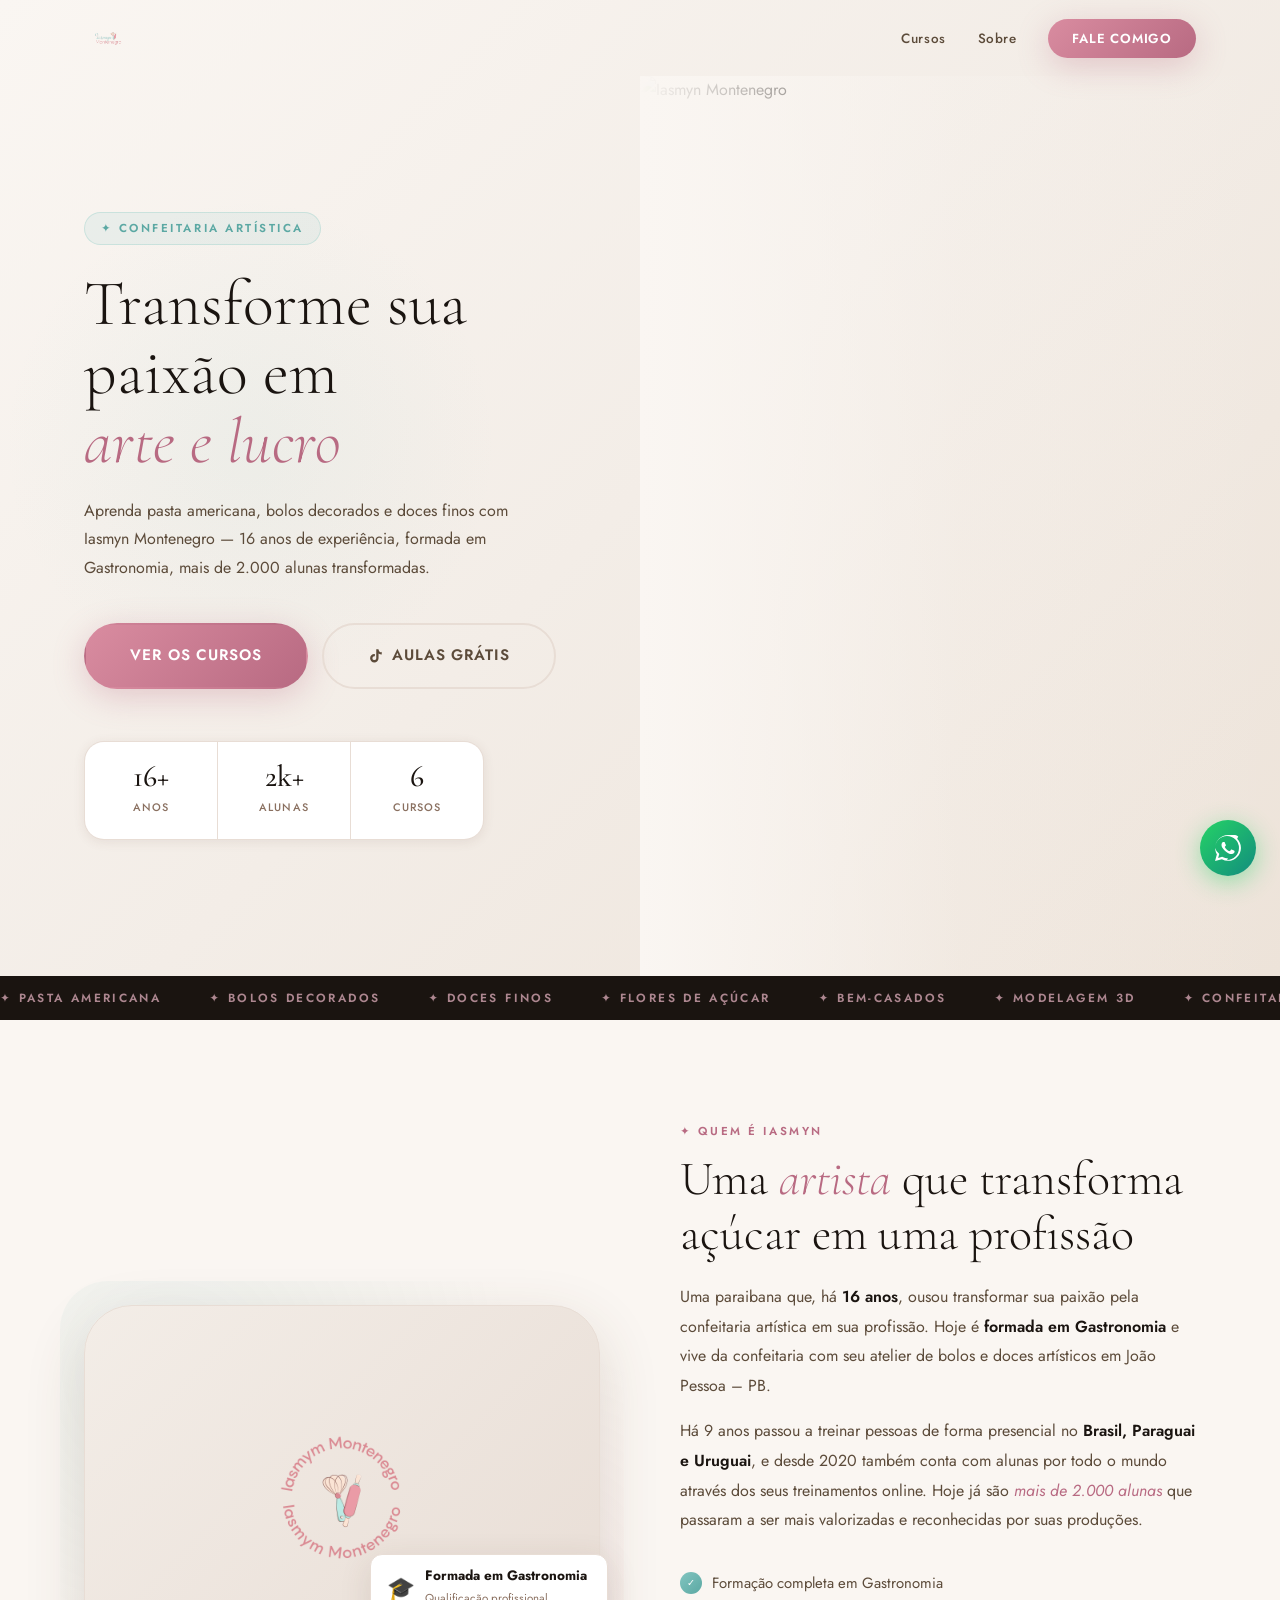
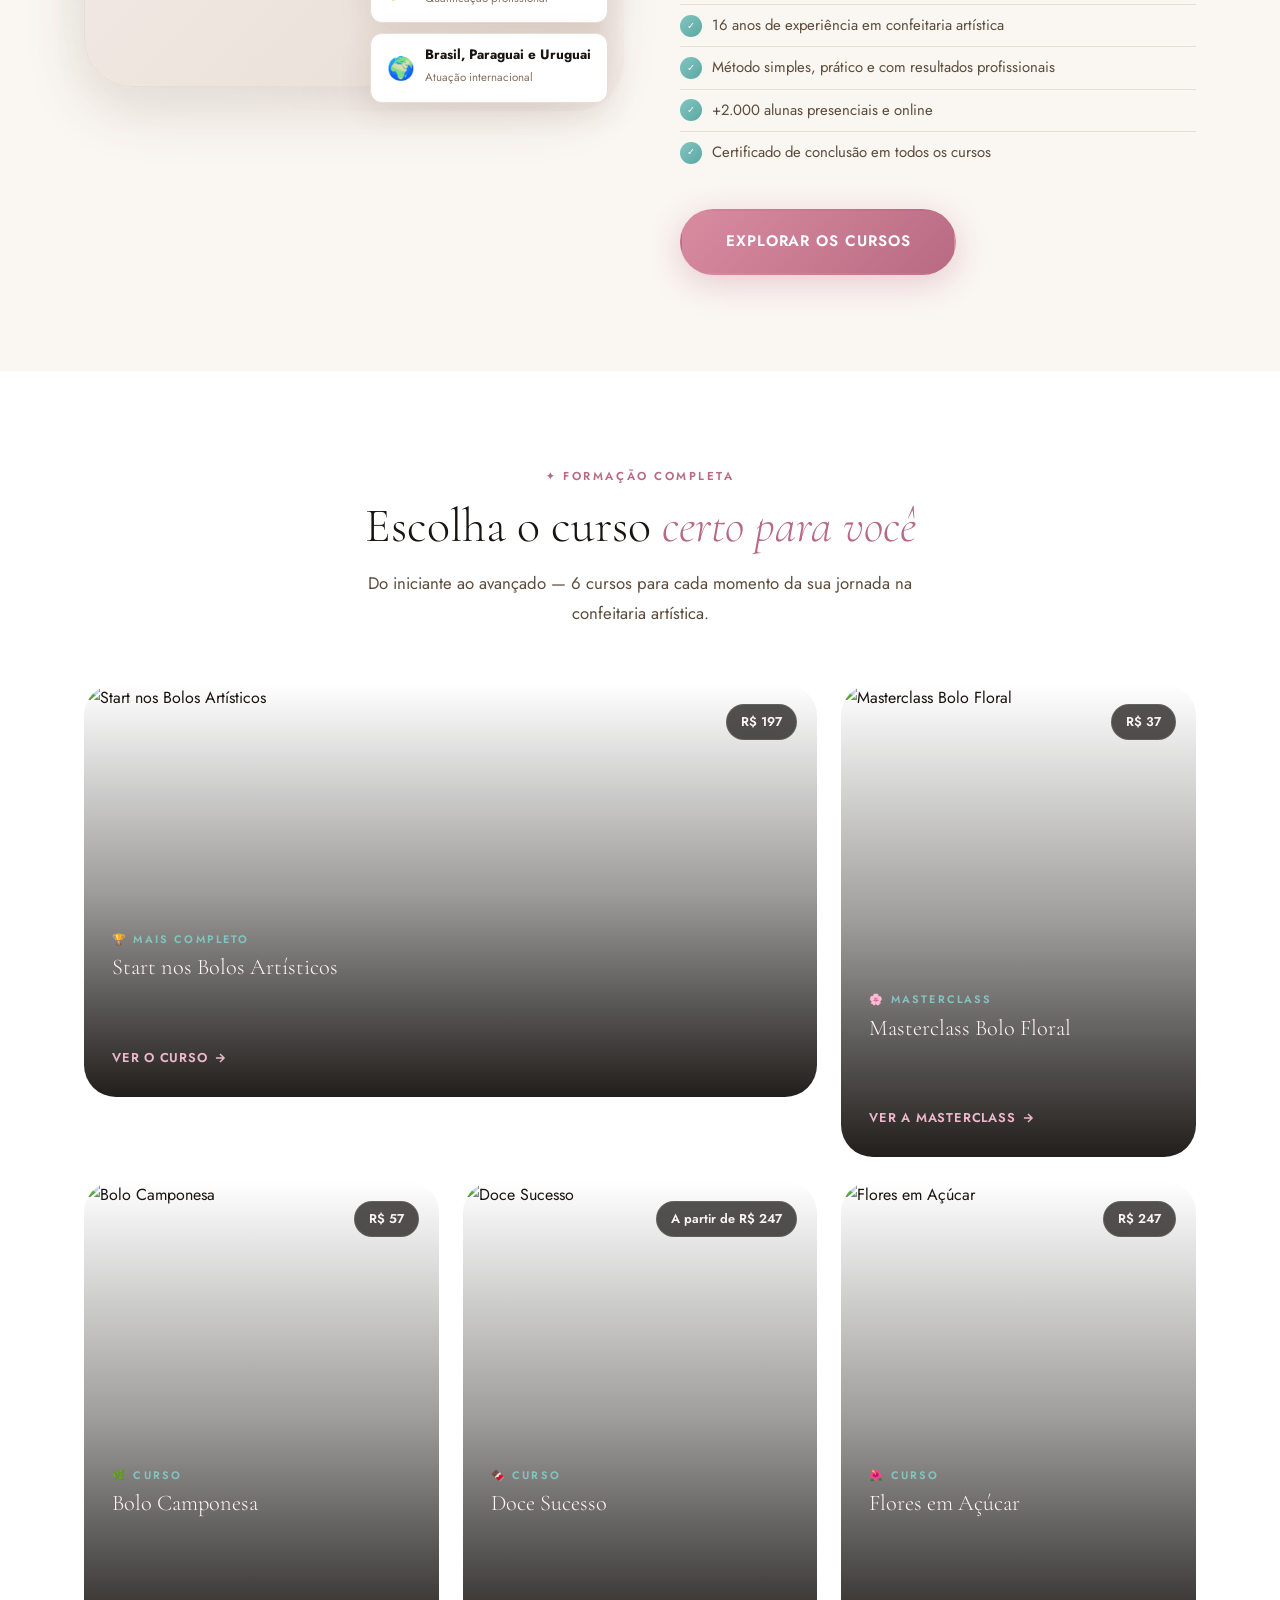
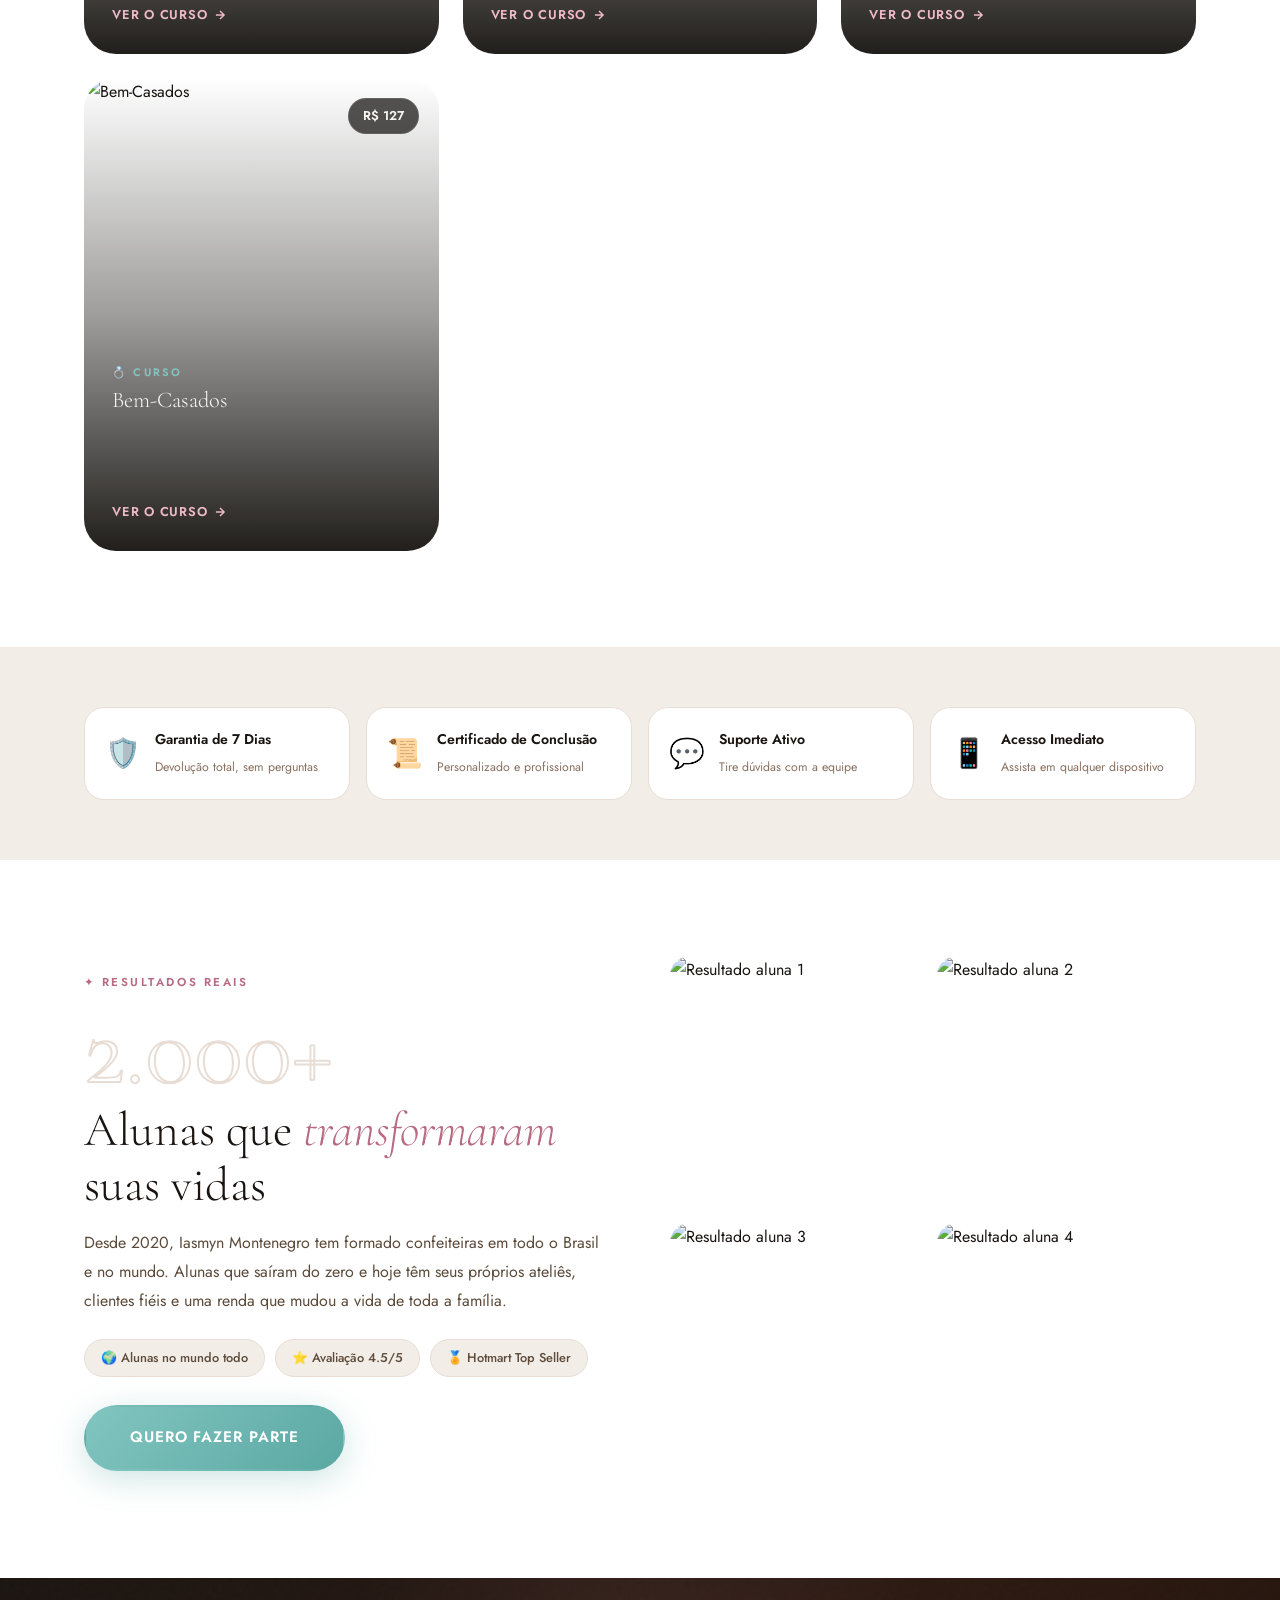
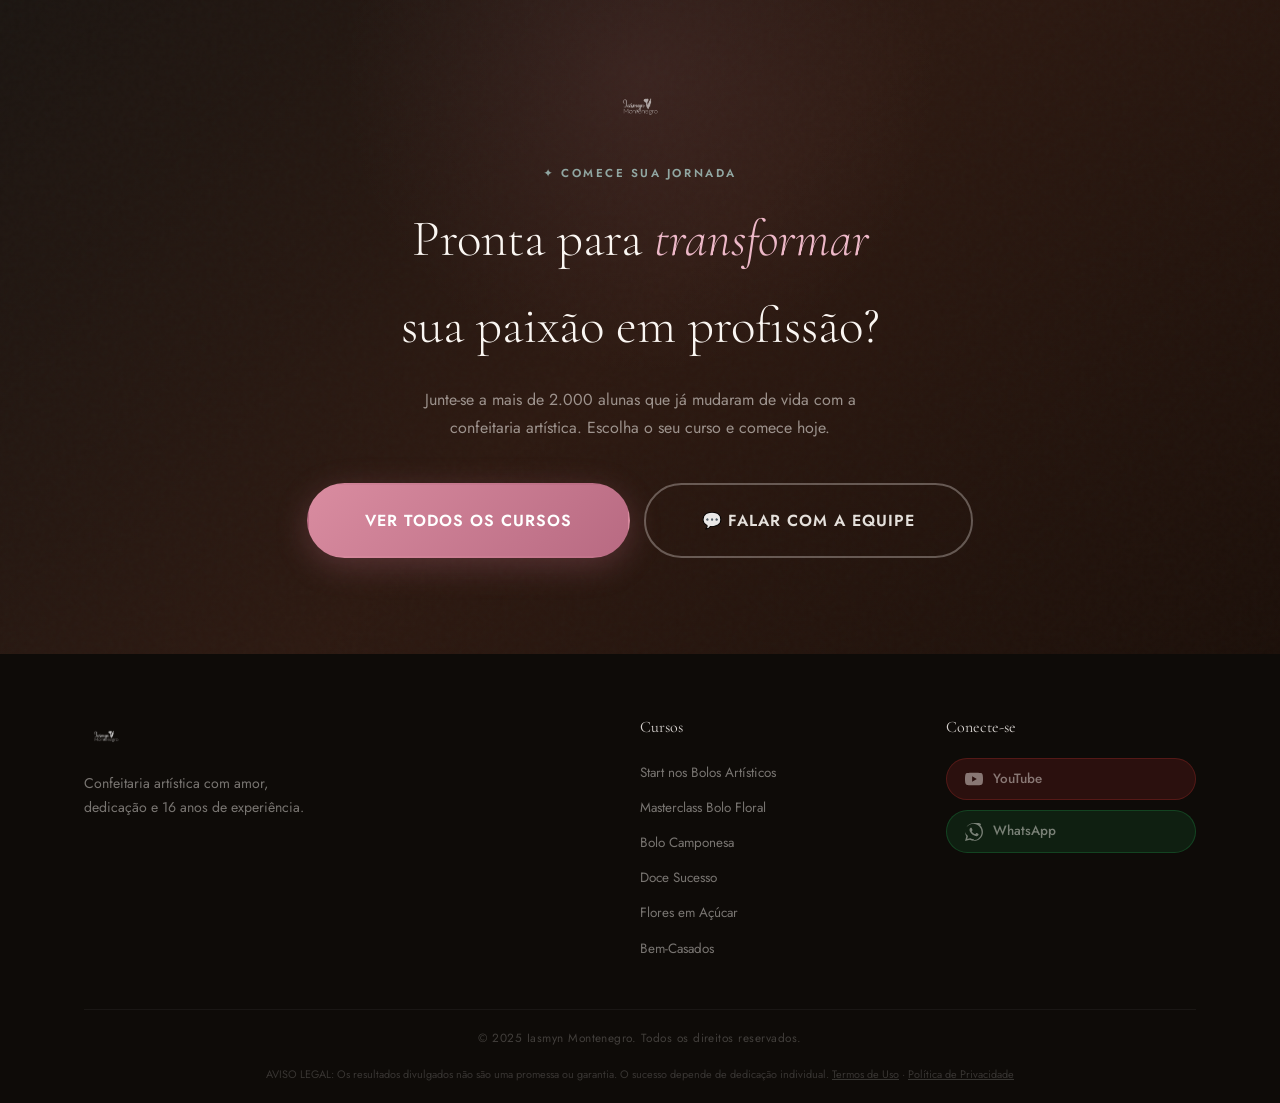
==== index.html @ 9ddaf2b6 "Add files via upload" ====
<!DOCTYPE html>
<html lang="pt-BR">
<head>
  <meta charset="UTF-8" />
  <meta name="viewport" content="width=device-width, initial-scale=1.0" />
  <title>Iasmyn Montenegro | Cursos de Confeitaria Artística</title>
  <meta name="description" content="Aprenda confeitaria artística com Iasmyn Montenegro — 16 anos de experiência, formada em Gastronomia. Mais de 2.000 alunas transformadas. Cursos de pasta americana, bolos, doces e muito mais." />
  <link rel="preconnect" href="https://fonts.googleapis.com" />
  <link rel="preconnect" href="https://fonts.gstatic.com" crossorigin />
  <link href="https://fonts.googleapis.com/css2?family=Cormorant+Garamond:ital,wght@0,300;0,400;0,500;0,600;1,300;1,400;1,500&family=Jost:wght@300;400;500;600;700&display=swap" rel="stylesheet" />
  <link rel="stylesheet" href="style.css" />
  <style>
    /* ===== HOMEPAGE-SPECIFIC ===== */

    /* HERO */
    .hero {
      min-height: 100vh;
      display: grid;
      grid-template-columns: 1fr 1fr;
      align-items: center;
      gap: 0;
      padding-top: 76px;
      position: relative;
      overflow: hidden;
      background: linear-gradient(135deg, var(--cream) 0%, var(--cream-2) 50%, #EDE3D9 100%);
    }
    .hero__left {
      padding: 80px 60px 80px 0;
      padding-left: max(24px, calc((100vw - 1160px) / 2 + 24px));
    }
    .hero__right {
      height: 100%;
      min-height: 100vh;
      position: relative;
    }
    .hero__photo {
      width: 100%;
      height: 100%;
      object-fit: cover;
      object-position: center top;
      display: block;
      opacity: 1;
    }
    .hero__overlay {
      position: absolute;
      inset: 0;
      background: linear-gradient(90deg, var(--cream) 0%, rgba(250,246,242,0.2) 50%, transparent 100%);
    }
    .hero__glow {
      position: absolute;
      top: 20%; left: 0;
      width: 500px; height: 500px;
      border-radius: 50%;
      background: radial-gradient(circle, rgba(130,197,192,0.08) 0%, transparent 70%);
      pointer-events: none;
    }
    .hero__content { position: relative; z-index: 1; }
    .hero__tag {
      display: inline-flex;
      align-items: center;
      gap: 8px;
      font-size: 0.72rem;
      font-weight: 600;
      letter-spacing: 0.22em;
      text-transform: uppercase;
      color: var(--mint-dark);
      background: rgba(130,197,192,0.12);
      border: 1px solid rgba(130,197,192,0.3);
      padding: 6px 16px;
      border-radius: var(--r-full);
      margin-bottom: 24px;
    }
    .hero__title {
      font-family: var(--font-serif);
      font-size: clamp(2.8rem, 5vw, 4.4rem);
      font-weight: 300;
      color: var(--dark);
      line-height: 1.08;
      margin-bottom: 20px;
    }
    .hero__title em { display: block; font-style: italic; color: var(--rose-dark); }
    .hero__sub {
      font-size: 1rem;
      color: var(--brown);
      line-height: 1.8;
      max-width: 460px;
      margin-bottom: 40px;
    }
    .hero__ctas { display: flex; gap: 14px; flex-wrap: wrap; margin-bottom: 52px; }
    .hero__stats {
      display: grid;
      grid-template-columns: repeat(3, 1fr);
      gap: 1px;
      background: var(--cream-3);
      border: 1px solid var(--cream-3);
      border-radius: var(--r-lg);
      overflow: hidden;
      max-width: 400px;
      box-shadow: var(--shadow-sm);
    }
    .hero__stat {
      padding: 20px;
      background: var(--white);
      text-align: center;
    }
    .hero__stat-n {
      display: block;
      font-family: var(--font-serif);
      font-size: 1.9rem;
      font-weight: 500;
      color: var(--dark);
      line-height: 1;
    }
    .hero__stat-l {
      font-size: 0.68rem;
      letter-spacing: 0.1em;
      text-transform: uppercase;
      color: var(--brown-light);
      font-weight: 500;
    }

    /* TICKER */
    .ticker { margin: 0; }

    /* SOBRE */
    .sobre { padding: var(--section-py) 0; background: var(--cream); }
    .sobre__grid {
      display: grid;
      grid-template-columns: 1fr 1fr;
      gap: 80px;
      align-items: center;
    }
    .sobre__img-block { position: relative; }
    .sobre__img-outer {
      background: linear-gradient(135deg, var(--cream-2) 0%, var(--cream-3) 100%);
      border-radius: var(--r-2xl);
      padding: 40px;
      box-shadow: var(--shadow-lg);
      border: 1px solid var(--cream-3);
    }
    .sobre__logo { width: 100%; max-width: 300px; margin: 0 auto; }
    .sobre__badge-wrap {
      position: absolute;
      bottom: -16px;
      right: -8px;
      display: flex;
      flex-direction: column;
      gap: 10px;
    }
    .sobre__mini-badge {
      background: var(--white);
      border: 1px solid var(--cream-3);
      border-radius: var(--r-md);
      padding: 12px 16px;
      box-shadow: var(--shadow-md);
      display: flex;
      align-items: center;
      gap: 10px;
      min-width: 180px;
    }
    .sobre__mini-badge .icon { font-size: 1.4rem; }
    .sobre__mini-badge strong { display: block; font-size: 0.85rem; color: var(--dark); line-height: 1.2; }
    .sobre__mini-badge span { font-size: 0.72rem; color: var(--brown-light); }
    .sobre__bg-accent {
      position: absolute;
      inset: -24px;
      background:
        radial-gradient(circle at 20% 20%, rgba(130,197,192,0.1) 0%, transparent 60%),
        radial-gradient(circle at 80% 80%, rgba(217,140,160,0.08) 0%, transparent 50%);
      border-radius: var(--r-2xl);
      z-index: -1;
    }
    .sobre__text p { font-size: 1rem; color: var(--brown); line-height: 1.85; margin-bottom: 16px; }
    .sobre__text strong { color: var(--dark); font-weight: 600; }
    .sobre__text em { color: var(--rose-dark); font-style: italic; }
    .sobre__checks { margin: 28px 0 36px; }
    .sobre__checks li {
      display: flex;
      align-items: center;
      gap: 10px;
      font-size: 0.93rem;
      color: var(--brown);
      padding: 8px 0;
      border-bottom: 1px solid var(--cream-3);
    }
    .sobre__checks li:last-child { border-bottom: none; }
    .chk-icon {
      width: 22px; height: 22px; min-width: 22px;
      border-radius: 50%;
      background: linear-gradient(135deg, var(--mint), var(--mint-dark));
      display: inline-flex;
      align-items: center;
      justify-content: center;
      color: #fff;
      font-size: 0.6rem;
      font-weight: 800;
    }

    /* CURSOS */
    .cursos { padding: var(--section-py) 0; background: var(--white); }
    .cursos__grid {
      display: grid;
      grid-template-columns: repeat(3, 1fr);
      gap: 24px;
    }
    .curso-hub-card {
      border-radius: var(--r-xl);
      overflow: hidden;
      position: relative;
      aspect-ratio: 3/4;
      display: flex;
      flex-direction: column;
      cursor: pointer;
      group: true;
    }
    .curso-hub-card::before {
      content: '';
      position: absolute;
      inset: 0;
      background: linear-gradient(to top, rgba(14,11,8,0.92) 0%, rgba(14,11,8,0.4) 50%, transparent 100%);
      z-index: 1;
      transition: var(--t);
    }
    .curso-hub-card:hover::before {
      background: linear-gradient(to top, rgba(14,11,8,0.96) 0%, rgba(14,11,8,0.6) 60%, rgba(14,11,8,0.1) 100%);
    }
    .curso-hub-card__img {
      position: absolute;
      inset: 0;
      width: 100%;
      height: 100%;
      object-fit: cover;
      transition: transform 0.6s ease;
    }
    .curso-hub-card:hover .curso-hub-card__img { transform: scale(1.05); }
    .curso-hub-card__content {
      position: absolute;
      inset: 0;
      z-index: 2;
      display: flex;
      flex-direction: column;
      justify-content: flex-end;
      padding: 28px;
    }
    .curso-hub-card__logo {
      max-width: 120px;
      max-height: 80px;
      object-fit: contain;
      margin-bottom: 12px;
      filter: brightness(0) invert(1);
      opacity: 0.9;
    }
    .curso-hub-card__type {
      font-size: 0.68rem;
      font-weight: 600;
      letter-spacing: 0.2em;
      text-transform: uppercase;
      color: var(--mint);
      margin-bottom: 6px;
    }
    .curso-hub-card__title {
      font-family: var(--font-serif);
      font-size: 1.4rem;
      font-weight: 300;
      color: #FAF6F2;
      line-height: 1.2;
      margin-bottom: 8px;
    }
    .curso-hub-card__desc {
      font-size: 0.82rem;
      color: rgba(250,246,242,0.6);
      line-height: 1.6;
      margin-bottom: 16px;
      opacity: 0;
      transform: translateY(8px);
      transition: var(--t-slow);
    }
    .curso-hub-card:hover .curso-hub-card__desc {
      opacity: 1;
      transform: translateY(0);
    }
    .curso-hub-card__cta {
      display: inline-flex;
      align-items: center;
      gap: 6px;
      font-size: 0.8rem;
      font-weight: 600;
      letter-spacing: 0.06em;
      text-transform: uppercase;
      color: var(--rose-light);
      transition: gap var(--t);
    }
    .curso-hub-card:hover .curso-hub-card__cta { gap: 10px; }
    .curso-hub-card__price {
      position: absolute;
      top: 20px;
      right: 20px;
      background: rgba(14,11,8,0.7);
      backdrop-filter: blur(8px);
      border: 1px solid rgba(255,255,255,0.1);
      border-radius: var(--r-full);
      padding: 6px 14px;
      font-size: 0.8rem;
      font-weight: 600;
      color: var(--cream);
      z-index: 3;
    }
    /* Featured (first card — wider) */
    .curso-hub-card--featured {
      grid-column: 1 / 3;
      aspect-ratio: 16/9;
    }

    /* GARANTIAS */
    .garantias { padding: 60px 0; background: var(--cream-2); }
    .garantias__row {
      display: grid;
      grid-template-columns: repeat(4, 1fr);
      gap: 16px;
    }
    .garantia-item {
      display: flex;
      align-items: center;
      gap: 14px;
      padding: 20px;
      background: var(--white);
      border: 1px solid var(--cream-3);
      border-radius: var(--r-lg);
      transition: var(--t);
    }
    .garantia-item:hover { border-color: var(--mint); transform: translateY(-3px); box-shadow: var(--shadow-sm); }
    .garantia-item .g-ico { font-size: 1.8rem; flex-shrink: 0; }
    .garantia-item strong { display: block; font-size: 0.88rem; font-weight: 600; color: var(--dark); }
    .garantia-item span { font-size: 0.77rem; color: var(--brown-light); }

    /* SOCIAL PROOF */
    .social-proof { padding: var(--section-py) 0; background: var(--white); }
    .proof-number {
      font-family: var(--font-serif);
      font-size: clamp(4rem, 8vw, 7rem);
      font-weight: 300;
      color: transparent;
      -webkit-text-stroke: 2px var(--cream-3);
      line-height: 0.9;
      margin-bottom: 8px;
    }
    .proof-grid {
      display: grid;
      grid-template-columns: 1fr 1fr;
      gap: 60px;
      align-items: center;
    }
    .proof-text h2 { margin-bottom: 16px; }
    .proof-text p { font-size: 1rem; color: var(--brown); line-height: 1.8; margin-bottom: 24px; }

    /* CTA FINAL */
    .cta-final {
      padding: var(--section-py) 0;
      background: linear-gradient(135deg, var(--dark) 0%, #2C1810 50%, #1A0E08 100%);
      position: relative;
      overflow: hidden;
      text-align: center;
    }
    .cta-final__noise {
      position: absolute; inset: 0;
      background-image: url("data:image/svg+xml,%3Csvg viewBox='0 0 200 200' xmlns='http://www.w3.org/2000/svg'%3E%3Cfilter id='n'%3E%3CfeTurbulence type='fractalNoise' baseFrequency='0.65' numOctaves='4' stitchTiles='stitch'/%3E%3C/filter%3E%3Crect width='100%25' height='100%25' filter='url(%23n)' opacity='0.025'/%3E%3C/svg%3E");
      pointer-events: none;
    }
    .cta-final__glow {
      position: absolute;
      top: -200px; left: 50%; transform: translateX(-50%);
      width: 600px; height: 600px;
      border-radius: 50%;
      background: radial-gradient(circle, rgba(217,140,160,0.1) 0%, transparent 70%);
      pointer-events: none;
    }
    .cta-final__content { position: relative; z-index: 1; }
    .cta-final__logo {
      width: 64px;
      margin: 0 auto 20px;
      filter: brightness(0) invert(1) opacity(0.6);
    }
    .cta-final__title {
      font-family: var(--font-serif);
      font-size: clamp(2.2rem, 4vw, 3.4rem);
      font-weight: 300;
      color: var(--cream);
      margin-bottom: 16px;
    }
    .cta-final__title em { font-style: italic; color: var(--rose-light); }
    .cta-final__sub {
      font-size: 1rem;
      color: rgba(250,246,242,0.55);
      max-width: 500px;
      margin: 0 auto 40px;
      line-height: 1.8;
    }
    .cta-final__btns { display: flex; gap: 14px; justify-content: center; flex-wrap: wrap; }

    /* RESPONSIVE HOMEPAGE */
    @media (max-width: 1024px) {
      .hero { grid-template-columns: 1fr; }
      .hero__right { display: none; }
      .hero__left { padding: 140px 24px 80px; }
      .sobre__grid { grid-template-columns: 1fr; gap: 48px; }
      .cursos__grid { grid-template-columns: repeat(2, 1fr); }
      .curso-hub-card--featured { grid-column: 1 / -1; }
      .garantias__row { grid-template-columns: repeat(2, 1fr); }
      .proof-grid { grid-template-columns: 1fr; }
    }
    @media (max-width: 768px) {
      .hero__stats { grid-template-columns: 1fr 1fr 1fr; }
      .cursos__grid { grid-template-columns: 1fr; }
      .curso-hub-card { aspect-ratio: 4/3; }
      .curso-hub-card--featured { aspect-ratio: 3/2; }
      .garantias__row { grid-template-columns: 1fr; }
    }
  </style>
</head>
<body>

  <!-- ===== HEADER ===== -->
  <header class="site-header" id="site-header">
    <div class="container">
      <nav class="nav">
        <a href="index.html" class="nav__logo" aria-label="Iasmyn Montenegro – Início">
          <img src="png logo/PNG/1.png" alt="Iasmyn Montenegro" />
        </a>
        <ul class="nav__links">
          <li><a href="#cursos" class="nav__link" id="nav-cursos">Cursos</a></li>
          <li><a href="#sobre" class="nav__link" id="nav-sobre">Sobre</a></li>
          <li>
            <a href="https://api.whatsapp.com/send/?phone=%2B5583996020418&text=Ol%C3%A1%2C+gostaria+de+solicitar+o+menu+para+fazer+minha+matr%C3%ADcula"
               target="_blank" class="nav__cta" id="nav-wa">
              Fale Comigo
            </a>
          </li>
        </ul>
        <button class="nav__burger" id="nav-burger" aria-label="Menu">
          <span></span><span></span><span></span>
        </button>
      </nav>
    </div>
  </header>

  <!-- MOBILE NAV -->
  <nav class="mobile-nav" id="mobile-nav">
    <a href="#cursos" class="nav__link" id="mob-cursos">Cursos</a>
    <a href="#sobre" class="nav__link" id="mob-sobre">Sobre</a>
    <a href="https://www.youtube.com/@iasmynmontenegro" target="_blank" class="nav__link" id="mob-yt">YouTube</a>
    <a href="https://api.whatsapp.com/send/?phone=%2B5583996020418&text=Ol%C3%A1%2C+gostaria+de+tirar+uma+d%C3%BAvida"
       target="_blank" class="btn btn-primary" id="mob-wa">
      WhatsApp
    </a>
  </nav>

  <!-- ===== HERO ===== -->
  <section class="hero" id="hero">
    <div class="hero__glow"></div>
    <div class="hero__left">
      <div class="hero__content">
        <span class="hero__tag">✦ Confeitaria Artística</span>
        <h1 class="hero__title">
          Transforme sua<br>paixão em<br><em>arte e lucro</em>
        </h1>
        <p class="hero__sub">
          Aprenda pasta americana, bolos decorados e doces finos com Iasmyn Montenegro — 
          16 anos de experiência, formada em Gastronomia, mais de 2.000 alunas transformadas.
        </p>
        <div class="hero__ctas">
          <a href="#cursos" class="btn btn-primary btn-lg" id="hero-cursos-btn">
            Ver os Cursos
          </a>
          <a href="https://www.youtube.com/@iasmynmontenegro" target="_blank"
             class="btn btn-outline btn-lg" id="hero-yt-btn">
            <svg width="16" height="16" viewBox="0 0 24 24" fill="currentColor"><path d="M19.59 6.69a4.83 4.83 0 01-3.77-4.25V2h-3.45v13.67a2.89 2.89 0 01-2.88 2.5 2.89 2.89 0 01-2.89-2.89 2.89 2.89 0 012.89-2.89c.28 0 .54.04.79.1V9.01a6.33 6.33 0 00-.79-.05 6.34 6.34 0 00-6.34 6.34 6.34 6.34 0 006.34 6.34 6.34 6.34 0 006.33-6.34V8.36a8.16 8.16 0 004.77 1.52v-3.4a4.85 4.85 0 01-1-.79z"/></svg>
            Aulas Grátis
          </a>
        </div>
        <div class="hero__stats">
          <div class="hero__stat">
            <span class="hero__stat-n">16+</span>
            <span class="hero__stat-l">Anos</span>
          </div>
          <div class="hero__stat">
            <span class="hero__stat-n">2k+</span>
            <span class="hero__stat-l">Alunas</span>
          </div>
          <div class="hero__stat">
            <span class="hero__stat-n">6</span>
            <span class="hero__stat-l">Cursos</span>
          </div>
        </div>
      </div>
    </div>
    <div class="hero__right">
      <img src="https://iasmynmontenegro.com.br/wp-content/uploads/2025/02/IM-Capas-1080px.png"
           alt="Iasmyn Montenegro" class="hero__photo" />
      <div class="hero__overlay"></div>
    </div>
  </section>

  <!-- ===== TICKER ===== -->
  <div class="ticker">
    <div class="ticker__track">
      <span>✦ Pasta Americana</span>
      <span>✦ Bolos Decorados</span>
      <span>✦ Doces Finos</span>
      <span>✦ Flores de Açúcar</span>
      <span>✦ Bem-Casados</span>
      <span>✦ Modelagem 3D</span>
      <span>✦ Confeitaria Artística</span>
      <span>✦ 16 Anos de Experiência</span>
      <span>✦ Pasta Americana</span>
      <span>✦ Bolos Decorados</span>
      <span>✦ Doces Finos</span>
      <span>✦ Flores de Açúcar</span>
      <span>✦ Bem-Casados</span>
      <span>✦ Modelagem 3D</span>
      <span>✦ Confeitaria Artística</span>
      <span>✦ 16 Anos de Experiência</span>
    </div>
  </div>

  <!-- ===== SOBRE ===== -->
  <section class="sobre" id="sobre">
    <div class="container">
      <div class="sobre__grid">
        <div class="sobre__img-block" data-fade-left>
          <div class="sobre__bg-accent"></div>
          <div class="sobre__img-outer">
            <img src="png logo/PNG/2.png" alt="Iasmyn Montenegro – Logo" class="sobre__logo" />
          </div>
          <div class="sobre__badge-wrap">
            <div class="sobre__mini-badge">
              <span class="icon">🎓</span>
              <div>
                <strong>Formada em Gastronomia</strong>
                <span>Qualificação profissional</span>
              </div>
            </div>
            <div class="sobre__mini-badge">
              <span class="icon">🌍</span>
              <div>
                <strong>Brasil, Paraguai e Uruguai</strong>
                <span>Atuação internacional</span>
              </div>
            </div>
          </div>
        </div>
        <div class="sobre__text" data-fade-right>
          <span class="label">✦ Quem é Iasmyn</span>
          <h2 class="h2" style="margin-bottom:20px;">Uma <em>artista</em> que transforma açúcar em uma profissão</h2>
          <p>
            Uma paraibana que, há <strong>16 anos</strong>, ousou transformar sua paixão pela confeitaria artística em sua profissão. 
            Hoje é <strong>formada em Gastronomia</strong> e vive da confeitaria com seu atelier de bolos e doces artísticos em João Pessoa – PB.
          </p>
          <p>
            Há 9 anos passou a treinar pessoas de forma presencial no <strong>Brasil, Paraguai e Uruguai</strong>, e desde 2020 também 
            conta com alunas por todo o mundo através dos seus treinamentos online. 
            Hoje já são <em>mais de 2.000 alunas</em> que passaram a ser mais valorizadas e reconhecidas por suas produções.
          </p>
          <ul class="sobre__checks">
            <li><span class="chk-icon">✓</span> Formação completa em Gastronomia</li>
            <li><span class="chk-icon">✓</span> 16 anos de experiência em confeitaria artística</li>
            <li><span class="chk-icon">✓</span> Método simples, prático e com resultados profissionais</li>
            <li><span class="chk-icon">✓</span> +2.000 alunas presenciais e online</li>
            <li><span class="chk-icon">✓</span> Certificado de conclusão em todos os cursos</li>
          </ul>
          <a href="#cursos" class="btn btn-primary btn-lg" id="sobre-cursos-btn">
            Explorar os Cursos
          </a>
        </div>
      </div>
    </div>
  </section>

  <!-- ===== CURSOS ===== -->
  <section class="cursos" id="cursos">
    <div class="container">
      <div class="sec-header" data-fade>
        <span class="label">✦ Formação Completa</span>
        <h2 class="h2">Escolha o curso <em>certo para você</em></h2>
        <p class="body-lg">Do iniciante ao avançado — 6 cursos para cada momento da sua jornada na confeitaria artística.</p>
      </div>
      <div class="cursos__grid" data-stagger="80">

        <!-- SBA — FEATURED -->
        <a href="cursos/sba.html" class="curso-hub-card curso-hub-card--featured" id="card-sba">
          <img src="https://iasmynmontenegro.com.br/wp-content/uploads/2025/02/IM-Capas-1080px-3.png"
               alt="Start nos Bolos Artísticos" class="curso-hub-card__img" />
          <div class="curso-hub-card__content">
            <span class="curso-hub-card__type">🏆 Mais Completo</span>
            <h3 class="curso-hub-card__title">Start nos Bolos Artísticos</h3>
            <p class="curso-hub-card__desc">Aprenda do zero a produzir seus primeiros bolos artísticos com pasta americana. Método prático com 4 pilares: massa, estrutura, cobertura e decoração.</p>
            <span class="curso-hub-card__cta">Ver o Curso <svg width="14" height="14" viewBox="0 0 24 24" fill="none" stroke="currentColor" stroke-width="2.5"><path d="M5 12h14M12 5l7 7-7 7"/></svg></span>
          </div>
          <span class="curso-hub-card__price">R$ 197</span>
        </a>

        <!-- BOLO FLORAL -->
        <a href="cursos/bolo-floral.html" class="curso-hub-card" id="card-bolo-floral">
          <img src="https://iasmynmontenegro.com.br/wp-content/uploads/2025/09/ONO_9576-1024x683.jpg"
               alt="Masterclass Bolo Floral" class="curso-hub-card__img" />
          <div class="curso-hub-card__content">
            <span class="curso-hub-card__type">🌸 Masterclass</span>
            <h3 class="curso-hub-card__title">Masterclass Bolo Floral</h3>
            <p class="curso-hub-card__desc">Massa de limão siciliano, recheio de frutas vermelhas, rosas em açúcar e bônus de pintura floral.</p>
            <span class="curso-hub-card__cta">Ver a Masterclass <svg width="14" height="14" viewBox="0 0 24 24" fill="none" stroke="currentColor" stroke-width="2.5"><path d="M5 12h14M12 5l7 7-7 7"/></svg></span>
          </div>
          <span class="curso-hub-card__price">R$ 37</span>
        </a>

        <!-- BOLO CAMPONESA -->
        <a href="cursos/bolo-camponesa.html" class="curso-hub-card" id="card-bolo-camponesa">
          <img src="https://iasmynmontenegro.com.br/wp-content/uploads/2025/09/IM-Capas-600px-1080-x-1080-px-1024x1024.png"
               alt="Bolo Camponesa" class="curso-hub-card__img" />
          <div class="curso-hub-card__content">
            <span class="curso-hub-card__type">🌿 Curso</span>
            <h3 class="curso-hub-card__title">Bolo Camponesa</h3>
            <p class="curso-hub-card__desc">Camponesas 3D e 2D, cestinha esculpida, margaridas, borboletas, aplicações com glacê real. Técnicas exclusivas com +20 aulas em Full HD.</p>
            <span class="curso-hub-card__cta">Ver o Curso <svg width="14" height="14" viewBox="0 0 24 24" fill="none" stroke="currentColor" stroke-width="2.5"><path d="M5 12h14M12 5l7 7-7 7"/></svg></span>
          </div>
          <span class="curso-hub-card__price">R$ 57</span>
        </a>

        <!-- DOCE SUCESSO -->
        <a href="cursos/doce-sucesso.html" class="curso-hub-card" id="card-doce-sucesso">
          <img src="https://iasmynmontenegro.com.br/wp-content/uploads/2024/11/11-1024x1024.png"
               alt="Doce Sucesso" class="curso-hub-card__img" />
          <div class="curso-hub-card__content">
            <span class="curso-hub-card__type">🍫 Curso</span>
            <h3 class="curso-hub-card__title">Doce Sucesso</h3>
            <p class="curso-hub-card__desc">+100 aulas práticas de doces modelados em pasta americana: trufas, biscoitos, cupcakes, pão de mel e muito mais.</p>
            <span class="curso-hub-card__cta">Ver o Curso <svg width="14" height="14" viewBox="0 0 24 24" fill="none" stroke="currentColor" stroke-width="2.5"><path d="M5 12h14M12 5l7 7-7 7"/></svg></span>
          </div>
          <span class="curso-hub-card__price">A partir de R$ 247</span>
        </a>

        <!-- FLORES EM AÇÚCAR -->
        <a href="cursos/flores-em-acucar.html" class="curso-hub-card" id="card-flores-acucar">
          <img src="https://iasmynmontenegro.com.br/wp-content/uploads/2025/01/IMG_6585-1024x1024.jpg"
               alt="Flores em Açúcar" class="curso-hub-card__img" />
          <div class="curso-hub-card__content">
            <span class="curso-hub-card__type">🌺 Curso</span>
            <h3 class="curso-hub-card__title">Flores em Açúcar</h3>
            <p class="curso-hub-card__desc">Aprenda a criar peônias, astromélias, cosmos, hibiscos, orquídeas e mais. Triplique o valor dos seus bolos artísticos.</p>
            <span class="curso-hub-card__cta">Ver o Curso <svg width="14" height="14" viewBox="0 0 24 24" fill="none" stroke="currentColor" stroke-width="2.5"><path d="M5 12h14M12 5l7 7-7 7"/></svg></span>
          </div>
          <span class="curso-hub-card__price">R$ 247</span>
        </a>

        <!-- BEM-CASADOS -->
        <a href="cursos/bem-casados.html" class="curso-hub-card" id="card-bem-casados">
          <img src="https://iasmynmontenegro.com.br/wp-content/uploads/2024/11/17-1024x1024.png"
               alt="Bem-Casados" class="curso-hub-card__img" />
          <div class="curso-hub-card__content">
            <span class="curso-hub-card__type">💍 Curso</span>
            <h3 class="curso-hub-card__title">Bem-Casados</h3>
            <p class="curso-hub-card__desc">Descubra o segredo para bem-casados perfeitos que serão destaque na sua região. Receitas, montagem, embalagem e precificação.</p>
            <span class="curso-hub-card__cta">Ver o Curso <svg width="14" height="14" viewBox="0 0 24 24" fill="none" stroke="currentColor" stroke-width="2.5"><path d="M5 12h14M12 5l7 7-7 7"/></svg></span>
          </div>
          <span class="curso-hub-card__price">R$ 127</span>
        </a>

      </div>
    </div>
  </section>

  <!-- ===== GARANTIAS ===== -->
  <section class="garantias">
    <div class="container">
      <div class="garantias__row" data-stagger="60">
        <div class="garantia-item">
          <span class="g-ico">🛡️</span>
          <div>
            <strong>Garantia de 7 Dias</strong>
            <span>Devolução total, sem perguntas</span>
          </div>
        </div>
        <div class="garantia-item">
          <span class="g-ico">📜</span>
          <div>
            <strong>Certificado de Conclusão</strong>
            <span>Personalizado e profissional</span>
          </div>
        </div>
        <div class="garantia-item">
          <span class="g-ico">💬</span>
          <div>
            <strong>Suporte Ativo</strong>
            <span>Tire dúvidas com a equipe</span>
          </div>
        </div>
        <div class="garantia-item">
          <span class="g-ico">📱</span>
          <div>
            <strong>Acesso Imediato</strong>
            <span>Assista em qualquer dispositivo</span>
          </div>
        </div>
      </div>
    </div>
  </section>

  <!-- ===== SOCIAL PROOF ===== -->
  <section class="social-proof">
    <div class="container">
      <div class="proof-grid">
        <div class="proof-text" data-fade-left>
          <span class="label">✦ Resultados Reais</span>
          <div class="proof-number">2.000+</div>
          <h2 class="h2" style="margin-bottom:16px;">Alunas que <em>transformaram</em> suas vidas</h2>
          <p>
            Desde 2020, Iasmyn Montenegro tem formado confeiteiras em todo o Brasil e no mundo. 
            Alunas que saíram do zero e hoje têm seus próprios ateliês, clientes fiéis e uma renda 
            que mudou a vida de toda a família.
          </p>
          <div class="pill-row" style="margin-bottom:28px;">
            <span class="pill">🌍 Alunas no mundo todo</span>
            <span class="pill">⭐ Avaliação 4.5/5</span>
            <span class="pill">🏅 Hotmart Top Seller</span>
          </div>
          <a href="#cursos" class="btn btn-secondary btn-lg" id="proof-cursos-btn">
            Quero Fazer Parte
          </a>
        </div>
        <div data-fade-right>
          <div class="photo-grid photo-grid--2" style="gap:8px;">
            <img src="https://iasmynmontenegro.com.br/wp-content/uploads/2025/02/13.png" alt="Resultado aluna 1" style="border-radius:var(--r-lg);" />
            <img src="https://iasmynmontenegro.com.br/wp-content/uploads/2025/02/14.png" alt="Resultado aluna 2" style="border-radius:var(--r-lg);" />
            <img src="https://iasmynmontenegro.com.br/wp-content/uploads/2025/02/15.png" alt="Resultado aluna 3" style="border-radius:var(--r-lg);" />
            <img src="https://iasmynmontenegro.com.br/wp-content/uploads/2025/02/16.png" alt="Resultado aluna 4" style="border-radius:var(--r-lg);" />
          </div>
        </div>
      </div>
    </div>
  </section>

  <!-- ===== CTA FINAL ===== -->
  <section class="cta-final">
    <div class="cta-final__noise"></div>
    <div class="cta-final__glow"></div>
    <div class="container cta-final__content" data-fade>
      <img src="png logo/PNG/1.png" alt="Iasmyn Montenegro" class="cta-final__logo" />
      <span class="label" style="color:rgba(184,224,219,0.7); margin-bottom:12px;">✦ Comece sua jornada</span>
      <h2 class="cta-final__title">Pronta para <em>transformar</em><br>sua paixão em profissão?</h2>
      <p class="cta-final__sub">
        Junte-se a mais de 2.000 alunas que já mudaram de vida com a confeitaria artística. 
        Escolha o seu curso e comece hoje.
      </p>
      <div class="cta-final__btns">
        <a href="#cursos" class="btn btn-primary btn-xl" id="cta-final-btn">
          Ver Todos os Cursos
        </a>
        <a href="https://api.whatsapp.com/send/?phone=5583998709828&text=Oiii%2C+gostaria+de+tirar+uma+d%C3%BAvida+sobre+os+cursos"
           target="_blank" class="btn btn-outline-white btn-xl" id="cta-final-wa">
          💬 Falar com a Equipe
        </a>
      </div>
    </div>
  </section>

  <!-- ===== FOOTER ===== -->
  <footer class="site-footer">
    <div class="container">
      <div class="site-footer__top">
        <div class="footer-brand">
          <img src="png logo/PNG/1.png" alt="Iasmyn Montenegro" />
          <p>Confeitaria artística com amor, dedicação e 16 anos de experiência.</p>
        </div>
        <div class="footer-col">
          <h5>Cursos</h5>
          <ul>
            <li><a href="cursos/sba.html">Start nos Bolos Artísticos</a></li>
            <li><a href="cursos/bolo-floral.html">Masterclass Bolo Floral</a></li>
            <li><a href="cursos/bolo-camponesa.html">Bolo Camponesa</a></li>
            <li><a href="cursos/doce-sucesso.html">Doce Sucesso</a></li>
            <li><a href="cursos/flores-em-acucar.html">Flores em Açúcar</a></li>
            <li><a href="cursos/bem-casados.html">Bem-Casados</a></li>
          </ul>
        </div>
        <div class="footer-col">
          <h5>Conecte-se</h5>
          <div class="footer-social">
            <a href="https://www.youtube.com/@iasmynmontenegro" target="_blank"
               class="footer-social-btn footer-social-btn--yt" id="footer-yt">
              <svg viewBox="0 0 24 24" fill="currentColor"><path d="M23.5 6.2a3 3 0 00-2.1-2.1C19.5 3.5 12 3.5 12 3.5s-7.5 0-9.4.5A3 3 0 00.5 6.2C0 8 0 12 0 12s0 4 .5 5.8a3 3 0 002.1 2.1c1.9.5 9.4.5 9.4.5s7.5 0 9.4-.5a3 3 0 002.1-2.1c.5-1.8.5-5.8.5-5.8s0-4-.5-5.8zM9.5 15.6V8.4l6.3 3.6-6.3 3.6z"/></svg>
              YouTube
            </a>
            <a href="https://api.whatsapp.com/send/?phone=%2B5583996020418&text=Ol%C3%A1%2C+gostaria+de+solicitar+o+menu"
               target="_blank" class="footer-social-btn footer-social-btn--wa" id="footer-wa">
              <svg viewBox="0 0 24 24" fill="currentColor"><path d="M17.47 14.38c-.3-.15-1.76-.87-2.03-.97-.27-.1-.47-.15-.67.15-.2.3-.77.97-.94 1.16-.17.2-.35.22-.65.07-.3-.15-1.26-.46-2.4-1.48-.88-.79-1.48-1.76-1.65-2.06-.17-.3-.02-.46.13-.6.13-.13.3-.35.45-.52.15-.17.2-.3.3-.5.1-.2.05-.37-.02-.52-.08-.15-.67-1.61-.92-2.21-.24-.58-.49-.5-.67-.51h-.57c-.2 0-.52.07-.79.37-.27.3-1.04 1.02-1.04 2.48s1.07 2.88 1.22 3.07c.15.2 2.1 3.2 5.08 4.49.71.31 1.26.49 1.69.63.71.23 1.36.2 1.87.12.57-.08 1.76-.72 2-1.41.25-.7.25-1.3.17-1.41-.07-.12-.27-.2-.57-.35zm-5.42 7.4h-.004a9.87 9.87 0 01-5.03-1.38l-.36-.21-3.74.98 1-3.65-.24-.37A9.86 9.86 0 01.16 11.9C.16 5.88 5.04 1 11.05 1c2.96 0 5.74 1.15 7.83 3.24a10.98 10.98 0 013.24 7.83c-.003 6.1-4.97 11.06-11.05 11.06zm9.41-20.47A11.82 11.82 0 0012.05 0C5.5 0 .16 5.34.16 11.89c0 2.1.55 4.14 1.59 5.95L.06 24l6.3-1.65a11.89 11.89 0 005.68 1.45h.005c6.55 0 11.9-5.34 11.9-11.9 0-3.18-1.24-6.17-3.49-8.42z"/></svg>
              WhatsApp
            </a>
          </div>
        </div>
      </div>
    </div>
    <div class="site-footer__bottom">
      © 2025 Iasmyn Montenegro. Todos os direitos reservados.
    </div>
    <p class="site-footer__legal">
      AVISO LEGAL: Os resultados divulgados não são uma promessa ou garantia. O sucesso depende de dedicação individual.
      <a href="#" style="color:inherit;text-decoration:underline;">Termos de Uso</a> · 
      <a href="#" style="color:inherit;text-decoration:underline;">Política de Privacidade</a>
    </p>
  </footer>

  <!-- FLOATING WA -->
  <a href="https://api.whatsapp.com/send/?phone=%2B5583996020418&text=Ol%C3%A1%2C+gostaria+de+solicitar+o+menu+para+fazer+minha+matr%C3%ADcula"
     target="_blank" class="wa-float" id="wa-float" aria-label="WhatsApp">
    <svg viewBox="0 0 24 24" fill="currentColor"><path d="M17.47 14.38c-.3-.15-1.76-.87-2.03-.97-.27-.1-.47-.15-.67.15-.2.3-.77.97-.94 1.16-.17.2-.35.22-.65.07-.3-.15-1.26-.46-2.4-1.48-.88-.79-1.48-1.76-1.65-2.06-.17-.3-.02-.46.13-.6.13-.13.3-.35.45-.52.15-.17.2-.3.3-.5.1-.2.05-.37-.02-.52-.08-.15-.67-1.61-.92-2.21-.24-.58-.49-.5-.67-.51h-.57c-.2 0-.52.07-.79.37-.27.3-1.04 1.02-1.04 2.48s1.07 2.88 1.22 3.07c.15.2 2.1 3.2 5.08 4.49.71.31 1.26.49 1.69.63.71.23 1.36.2 1.87.12.57-.08 1.76-.72 2-1.41.25-.7.25-1.3.17-1.41-.07-.12-.27-.2-.57-.35zm-5.42 7.4h-.004a9.87 9.87 0 01-5.03-1.38l-.36-.21-3.74.98 1-3.65-.24-.37A9.86 9.86 0 01.16 11.9C.16 5.88 5.04 1 11.05 1c2.96 0 5.74 1.15 7.83 3.24a10.98 10.98 0 013.24 7.83c-.003 6.1-4.97 11.06-11.05 11.06zm9.41-20.47A11.82 11.82 0 0012.05 0C5.5 0 .16 5.34.16 11.89c0 2.1.55 4.14 1.59 5.95L.06 24l6.3-1.65a11.89 11.89 0 005.68 1.45h.005c6.55 0 11.9-5.34 11.9-11.9 0-3.18-1.24-6.17-3.49-8.42z"/></svg>
  </a>

  <script src="script.js"></script>
</body>
</html>
---- style.css ----
/* =========================================
   IASMYN MONTENEGRO — Design System
   Soft Luxury / Artisan Confectionery
   ========================================= */

/* ===== DESIGN TOKENS ===== */
:root {
  /* Brand Colors */
  --mint:         #82C5C0;
  --mint-light:   #B8E0DB;
  --mint-dark:    #5BA8A3;
  --mint-10:      rgba(130, 197, 192, 0.1);
  --mint-20:      rgba(130, 197, 192, 0.2);

  --rose:         #D98CA0;
  --rose-light:   #EDB8C8;
  --rose-dark:    #B86A82;
  --rose-10:      rgba(217, 140, 160, 0.1);
  --rose-20:      rgba(217, 140, 160, 0.2);

  --cream:        #FAF6F2;
  --cream-2:      #F3EDE7;
  --cream-3:      #E8DDD5;
  --cream-4:      #DDD0C7;

  --dark:         #1A1410;
  --dark-2:       #2C2018;
  --dark-3:       #3D2E24;

  --brown:        #5C4B3A;
  --brown-light:  #8A7060;
  --brown-2:      #A08870;

  --white:        #FFFFFF;
  --gold:         #C9A96E;
  --gold-light:   #E8D5A3;

  /* Typography */
  --font-serif: 'Cormorant Garamond', Georgia, serif;
  --font-sans:  'Jost', system-ui, -apple-system, sans-serif;

  /* Shadows */
  --shadow-xs:   0 1px 6px rgba(90, 60, 40, 0.06);
  --shadow-sm:   0 2px 12px rgba(90, 60, 40, 0.09);
  --shadow-md:   0 8px 32px rgba(90, 60, 40, 0.12);
  --shadow-lg:   0 20px 60px rgba(90, 60, 40, 0.16);
  --shadow-xl:   0 40px 80px rgba(90, 60, 40, 0.2);
  --shadow-rose: 0 8px 32px rgba(185, 106, 130, 0.3);
  --shadow-mint: 0 8px 32px rgba(91, 168, 163, 0.3);
  --shadow-gold: 0 8px 32px rgba(201, 169, 110, 0.3);

  /* Radius */
  --r-sm:   6px;
  --r-md:   12px;
  --r-lg:   20px;
  --r-xl:   32px;
  --r-2xl:  48px;
  --r-full: 9999px;

  /* Transitions */
  --t:      0.28s cubic-bezier(0.4, 0, 0.2, 1);
  --t-slow: 0.55s cubic-bezier(0.4, 0, 0.2, 1);

  /* Spacing */
  --section-py: 96px;
  --section-py-sm: 64px;
}

/* ===== RESET ===== */
*, *::before, *::after { box-sizing: border-box; margin: 0; padding: 0; }

html { scroll-behavior: smooth; }

body {
  font-family: var(--font-sans);
  background: var(--cream);
  color: var(--dark);
  line-height: 1.7;
  overflow-x: hidden;
  -webkit-font-smoothing: antialiased;
}

img { max-width: 100%; height: auto; display: block; }
a { text-decoration: none; color: inherit; }
ul { list-style: none; }
button { cursor: pointer; border: none; background: none; }

/* ===== LAYOUT ===== */
.container {
  max-width: 1160px;
  margin: 0 auto;
  padding: 0 24px;
}
.container--narrow { max-width: 780px; }
.container--wide   { max-width: 1320px; }

/* ===== TYPOGRAPHY ===== */
.label {
  display: inline-flex;
  align-items: center;
  gap: 6px;
  font-size: 0.72rem;
  font-weight: 600;
  letter-spacing: 0.22em;
  text-transform: uppercase;
  color: var(--rose-dark);
  margin-bottom: 10px;
}

.h1 { font-family: var(--font-serif); font-size: clamp(2.4rem, 5.5vw, 4rem); font-weight: 300; line-height: 1.1; }
.h2 { font-family: var(--font-serif); font-size: clamp(2rem, 4vw, 3rem); font-weight: 300; line-height: 1.15; }
.h3 { font-family: var(--font-serif); font-size: clamp(1.4rem, 2.5vw, 1.9rem); font-weight: 400; line-height: 1.25; }
.h4 { font-family: var(--font-serif); font-size: 1.25rem; font-weight: 400; }

.h1 em, .h2 em, .h3 em { font-style: italic; color: var(--rose-dark); }
.h1 strong, .h2 strong { font-weight: 600; color: var(--mint-dark); }

.body-lg { font-size: 1.05rem; line-height: 1.8; color: var(--brown); }
.body-md { font-size: 0.95rem; line-height: 1.75; color: var(--brown-light); }
.body-sm { font-size: 0.85rem; color: var(--brown-2); }

/* ===== SECTION HEADERS ===== */
.sec-header { text-align: center; margin-bottom: 56px; }
.sec-header .label { display: block; text-align: center; margin-bottom: 12px; }
.sec-header .h2 { margin-bottom: 14px; }
.sec-header .body-lg { max-width: 580px; margin: 0 auto; }

/* ===== BUTTONS ===== */
.btn {
  display: inline-flex;
  align-items: center;
  justify-content: center;
  gap: 8px;
  padding: 15px 34px;
  border-radius: var(--r-full);
  font-family: var(--font-sans);
  font-size: 0.88rem;
  font-weight: 600;
  letter-spacing: 0.06em;
  text-transform: uppercase;
  transition: var(--t);
  position: relative;
  overflow: hidden;
  white-space: nowrap;
  border: 2px solid transparent;
}
.btn::after {
  content: '';
  position: absolute;
  inset: 0;
  background: rgba(255,255,255,0);
  transition: var(--t);
}
.btn:hover::after { background: rgba(255,255,255,0.12); }
.btn:active { transform: scale(0.98); }

.btn-primary {
  background: linear-gradient(135deg, var(--rose) 0%, var(--rose-dark) 100%);
  color: #fff;
  border-color: transparent;
  box-shadow: var(--shadow-rose);
}
.btn-primary:hover { transform: translateY(-3px); box-shadow: 0 14px 42px rgba(185, 106, 130, 0.45); }

.btn-secondary {
  background: linear-gradient(135deg, var(--mint) 0%, var(--mint-dark) 100%);
  color: #fff;
  border-color: transparent;
  box-shadow: var(--shadow-mint);
}
.btn-secondary:hover { transform: translateY(-3px); box-shadow: 0 14px 42px rgba(91, 168, 163, 0.45); }

.btn-gold {
  background: linear-gradient(135deg, var(--gold) 0%, #9E7940 100%);
  color: #fff;
  border-color: transparent;
  box-shadow: var(--shadow-gold);
}
.btn-gold:hover { transform: translateY(-3px); box-shadow: 0 14px 42px rgba(201, 169, 110, 0.5); }

.btn-outline {
  background: transparent;
  color: var(--brown);
  border-color: var(--cream-3);
}
.btn-outline:hover { background: var(--cream-2); border-color: var(--rose-light); }

.btn-outline-white {
  background: transparent;
  color: rgba(250,246,242,0.9);
  border-color: rgba(250,246,242,0.3);
}
.btn-outline-white:hover { background: rgba(250,246,242,0.1); border-color: rgba(250,246,242,0.6); }

.btn-lg { padding: 18px 44px; font-size: 0.95rem; }
.btn-xl { padding: 22px 56px; font-size: 1rem; }
.btn-full { width: 100%; }
.btn-icon-left svg, .btn-icon-left img { flex-shrink: 0; }

/* ===== NAV / HEADER ===== */
.site-header {
  position: fixed;
  inset: 0 0 auto 0;
  z-index: 1000;
  transition: var(--t);
}
.site-header.solid {
  background: rgba(250,246,242,0.96);
  backdrop-filter: blur(20px);
  -webkit-backdrop-filter: blur(20px);
  box-shadow: 0 1px 0 var(--cream-3), var(--shadow-xs);
}

.nav {
  display: flex;
  align-items: center;
  justify-content: space-between;
  height: 76px;
}

.nav__logo img {
  height: 48px;
  width: auto;
  object-fit: contain;
  transition: var(--t);
}
.nav__logo:hover img { opacity: 0.85; }

.nav__links {
  display: flex;
  align-items: center;
  gap: 32px;
}
.nav__link {
  font-size: 0.84rem;
  font-weight: 500;
  letter-spacing: 0.04em;
  color: var(--brown);
  position: relative;
  transition: color var(--t);
}
.nav__link::after {
  content: '';
  position: absolute;
  left: 0; bottom: -4px;
  width: 0; height: 2px;
  background: var(--rose);
  border-radius: 2px;
  transition: width var(--t);
}
.nav__link:hover { color: var(--dark); }
.nav__link:hover::after { width: 100%; }
.nav__link.active { color: var(--rose-dark); }
.nav__link.active::after { width: 100%; }

.nav__cta {
  padding: 10px 24px;
  border-radius: var(--r-full);
  font-size: 0.82rem;
  font-weight: 600;
  letter-spacing: 0.06em;
  text-transform: uppercase;
  background: linear-gradient(135deg, var(--rose) 0%, var(--rose-dark) 100%);
  color: #fff;
  box-shadow: var(--shadow-rose);
  transition: var(--t);
}
.nav__cta:hover { transform: translateY(-2px); box-shadow: 0 10px 30px rgba(185,106,130,0.4); }

.nav__burger {
  display: none;
  flex-direction: column;
  gap: 5px;
  padding: 4px;
  z-index: 10;
}
.nav__burger span {
  display: block; width: 26px; height: 2px;
  background: var(--brown); border-radius: 2px;
  transition: var(--t);
}
.nav__burger.open span:nth-child(1) { transform: translateY(7px) rotate(45deg); }
.nav__burger.open span:nth-child(2) { opacity: 0; }
.nav__burger.open span:nth-child(3) { transform: translateY(-7px) rotate(-45deg); }

/* ===== MOBILE NAV ===== */
.mobile-nav {
  display: none;
  position: fixed;
  inset: 76px 0 0;
  background: rgba(250,246,242,0.98);
  backdrop-filter: blur(20px);
  z-index: 999;
  flex-direction: column;
  align-items: center;
  justify-content: center;
  gap: 28px;
  padding: 40px 24px;
}
.mobile-nav.open { display: flex; }
.mobile-nav .nav__link { font-size: 1.4rem; font-family: var(--font-serif); }

/* ===== FLOATING WHATSAPP ===== */
.wa-float {
  position: fixed;
  bottom: 24px;
  right: 24px;
  z-index: 998;
  width: 56px;
  height: 56px;
  border-radius: 50%;
  background: linear-gradient(135deg, #25D366, #128C7E);
  display: flex;
  align-items: center;
  justify-content: center;
  color: #fff;
  box-shadow: 0 6px 24px rgba(37,211,102,0.45);
  transition: var(--t);
}
.wa-float:hover {
  transform: scale(1.1) translateY(-2px);
  box-shadow: 0 10px 36px rgba(37,211,102,0.55);
}
.wa-float svg { width: 26px; height: 26px; }

/* ===== REVEAL ANIMATIONS ===== */
[data-fade] {
  opacity: 0;
  transform: translateY(24px);
  transition: opacity 0.65s ease, transform 0.65s ease;
}
[data-fade].visible {
  opacity: 1;
  transform: translateY(0);
}
[data-fade-left] {
  opacity: 0;
  transform: translateX(-30px);
  transition: opacity 0.65s ease, transform 0.65s ease;
}
[data-fade-left].visible { opacity: 1; transform: translateX(0); }
[data-fade-right] {
  opacity: 0;
  transform: translateX(30px);
  transition: opacity 0.65s ease, transform 0.65s ease;
}
[data-fade-right].visible { opacity: 1; transform: translateX(0); }

/* ===== UTILITY ===== */
.text-center { text-align: center; }
.text-rose { color: var(--rose-dark); }
.text-mint { color: var(--mint-dark); }
.text-cream { color: var(--cream); }
.bg-cream { background: var(--cream); }
.bg-cream2 { background: var(--cream-2); }
.bg-white { background: var(--white); }
.bg-dark { background: var(--dark); }
.sr-only { position:absolute; width:1px; height:1px; overflow:hidden; clip:rect(0,0,0,0); }

/* ===== DIVIDER ===== */
.divider {
  display: flex;
  align-items: center;
  gap: 16px;
  my: 48px;
}
.divider::before, .divider::after {
  content: '';
  flex: 1;
  height: 1px;
  background: var(--cream-3);
}

/* ===== BADGE ===== */
.badge {
  display: inline-flex;
  align-items: center;
  gap: 4px;
  padding: 4px 12px;
  border-radius: var(--r-full);
  font-size: 0.72rem;
  font-weight: 600;
  letter-spacing: 0.08em;
  text-transform: uppercase;
}
.badge-rose  { background: var(--rose-10);  color: var(--rose-dark);  border: 1px solid var(--rose-20); }
.badge-mint  { background: var(--mint-10);  color: var(--mint-dark);  border: 1px solid var(--mint-20); }
.badge-cream { background: rgba(255,255,255,0.1); color: rgba(250,246,242,0.85); border: 1px solid rgba(255,255,255,0.2); }

/* ===== CHECK LIST ===== */
.check-list { display: flex; flex-direction: column; gap: 10px; }
.check-list li {
  display: flex;
  align-items: flex-start;
  gap: 10px;
  font-size: 0.93rem;
  color: var(--brown);
  line-height: 1.55;
}
.check-list li .chk {
  display: inline-flex;
  align-items: center;
  justify-content: center;
  width: 20px;
  height: 20px;
  min-width: 20px;
  border-radius: 50%;
  background: linear-gradient(135deg, var(--mint) 0%, var(--mint-dark) 100%);
  color: #fff;
  font-size: 0.6rem;
  font-weight: 800;
  margin-top: 1px;
}
.check-list.dark li { color: rgba(250,246,242,0.85); }

/* ===== CARD STYLES ===== */
.card {
  background: var(--white);
  border-radius: var(--r-lg);
  border: 1px solid var(--cream-3);
  box-shadow: var(--shadow-sm);
  transition: var(--t);
  overflow: hidden;
}
.card:hover { transform: translateY(-5px); box-shadow: var(--shadow-md); }

.card-dark {
  background: var(--dark-2);
  border-color: rgba(255,255,255,0.06);
  color: var(--cream);
}
.card-dark:hover { border-color: var(--rose); }

/* ===== MODULE CARD ===== */
.module-card {
  background: var(--cream-2);
  border: 1px solid var(--cream-3);
  border-radius: var(--r-md);
  padding: 22px 24px;
  transition: var(--t);
}
.module-card:hover { border-color: var(--mint); background: var(--cream); }
.module-card__title {
  font-family: var(--font-serif);
  font-size: 1.1rem;
  font-weight: 400;
  color: var(--dark);
  margin-bottom: 10px;
  display: flex;
  align-items: center;
  gap: 10px;
}
.module-card__title .icon { font-size: 1.3rem; }

/* ===== PRICE BOX ===== */
.price-box {
  background: var(--white);
  border: 1px solid var(--cream-3);
  border-radius: var(--r-xl);
  padding: 44px 40px;
  box-shadow: var(--shadow-md);
  text-align: center;
}
.price-box.featured {
  background: var(--dark);
  border-color: rgba(255,255,255,0.08);
  color: var(--cream);
}
.price-box .old-price {
  font-size: 0.95rem;
  color: var(--brown-2);
  text-decoration: line-through;
  margin-bottom: 4px;
}
.price-box.featured .old-price { color: rgba(250,246,242,0.4); }
.price-box .price-main {
  font-family: var(--font-serif);
  font-size: 3.2rem;
  font-weight: 600;
  color: var(--dark);
  line-height: 1;
  margin-bottom: 4px;
}
.price-box.featured .price-main { color: var(--cream); }
.price-box .price-installments {
  font-size: 0.88rem;
  color: var(--brown-light);
  margin-bottom: 28px;
}
.price-box.featured .price-installments { color: rgba(250,246,242,0.6); }
.price-box .price-label {
  font-family: var(--font-serif);
  font-size: 1.4rem;
  font-weight: 300;
  margin-bottom: 6px;
}
.price-box .price-tag {
  font-size: 0.8rem;
  letter-spacing: 0.1em;
  text-transform: uppercase;
  color: var(--brown-2);
  margin-bottom: 20px;
}
.price-box.featured .price-tag { color: rgba(250,246,242,0.5); }

/* ===== GUARANTEE BOX ===== */
.guarantee-box {
  display: flex;
  align-items: center;
  gap: 24px;
  background: var(--cream-2);
  border: 1px solid var(--cream-3);
  border-radius: var(--r-lg);
  padding: 28px 32px;
}
.guarantee-box .g-img { width: 80px; flex-shrink: 0; }
.guarantee-box h4 {
  font-family: var(--font-serif);
  font-size: 1.2rem;
  margin-bottom: 6px;
}

/* ===== TESTIMONIAL CARD ===== */
.testimonial-card {
  background: var(--white);
  border: 1px solid var(--cream-3);
  border-radius: var(--r-lg);
  overflow: hidden;
  transition: var(--t);
}
.testimonial-card:hover { transform: translateY(-4px); box-shadow: var(--shadow-md); }
.testimonial-card img { width: 100%; display: block; }

/* ===== SECTION PATTERNS ===== */
.bg-pattern-dots {
  background-image: radial-gradient(circle, var(--cream-3) 1px, transparent 1px);
  background-size: 24px 24px;
}

/* ===== TICKER / MARQUEE ===== */
.ticker { background: var(--dark); overflow: hidden; padding: 12px 0; }
.ticker__track {
  display: flex;
  gap: 48px;
  white-space: nowrap;
  animation: ticker 28s linear infinite;
  font-size: 0.74rem;
  font-weight: 600;
  letter-spacing: 0.2em;
  text-transform: uppercase;
  color: rgba(237,184,200,0.7);
}
.ticker__track span { flex-shrink: 0; }
@keyframes ticker {
  from { transform: translateX(0); }
  to   { transform: translateX(-50%); }
}

/* ===== PILL ROW ===== */
.pill-row { display: flex; flex-wrap: wrap; gap: 10px; }
.pill {
  display: inline-flex;
  align-items: center;
  gap: 6px;
  padding: 7px 16px;
  border-radius: var(--r-full);
  font-size: 0.8rem;
  font-weight: 500;
  background: var(--cream-2);
  border: 1px solid var(--cream-3);
  color: var(--brown);
  transition: var(--t);
}
.pill:hover { background: var(--white); border-color: var(--mint); }

/* ===== PHOTO GRID ===== */
.photo-grid {
  display: grid;
  gap: 12px;
}
.photo-grid img {
  width: 100%;
  border-radius: var(--r-md);
  object-fit: cover;
  aspect-ratio: 1;
  transition: var(--t);
}
.photo-grid img:hover { transform: scale(1.03); }
.photo-grid--2 { grid-template-columns: repeat(2, 1fr); }
.photo-grid--3 { grid-template-columns: repeat(3, 1fr); }
.photo-grid--6 { grid-template-columns: repeat(3, 1fr); }

/* ===== COURSE NAV BREADCRUMB ===== */
.breadcrumb {
  display: flex;
  align-items: center;
  gap: 8px;
  font-size: 0.8rem;
  color: var(--brown-2);
  padding: 96px 0 0;
}
.breadcrumb a { color: var(--rose-dark); transition: var(--t); }
.breadcrumb a:hover { color: var(--dark); }
.breadcrumb .sep { opacity: 0.4; }

/* ===== HERO (SALES PAGE) ===== */
.sp-hero {
  min-height: 100vh;
  display: flex;
  align-items: center;
  padding: 80px 0 60px;
  position: relative;
  overflow: hidden;
}
.sp-hero--dark {
  background: linear-gradient(135deg, var(--dark) 0%, var(--dark-2) 60%, #2E1A10 100%);
  color: var(--cream);
}
.sp-hero--cream {
  background: linear-gradient(135deg, var(--cream) 0%, var(--cream-2) 50%, rgba(184,224,219,0.15) 100%);
}
.sp-hero__noise {
  position: absolute;
  inset: 0;
  background-image: url("data:image/svg+xml,%3Csvg viewBox='0 0 200 200' xmlns='http://www.w3.org/2000/svg'%3E%3Cfilter id='n'%3E%3CfeTurbulence type='fractalNoise' baseFrequency='0.75' numOctaves='4' stitchTiles='stitch'/%3E%3C/filter%3E%3Crect width='100%25' height='100%25' filter='url(%23n)' opacity='0.03'/%3E%3C/svg%3E");
  pointer-events: none;
}
.sp-hero__glow1 {
  position: absolute;
  top: -100px; right: -100px;
  width: 500px; height: 500px;
  border-radius: 50%;
  background: radial-gradient(circle, rgba(130,197,192,0.12) 0%, transparent 70%);
  pointer-events: none;
}
.sp-hero__glow2 {
  position: absolute;
  bottom: -100px; left: -100px;
  width: 400px; height: 400px;
  border-radius: 50%;
  background: radial-gradient(circle, rgba(217,140,160,0.1) 0%, transparent 70%);
  pointer-events: none;
}

.sp-hero__grid {
  display: grid;
  grid-template-columns: 1fr 1fr;
  gap: 64px;
  align-items: center;
}
.sp-hero__grid.reverse { direction: rtl; }
.sp-hero__grid.reverse > * { direction: ltr; }

.sp-hero__img-wrap {
  position: relative;
}
.sp-hero__img {
  width: 100%;
  border-radius: var(--r-xl);
  box-shadow: var(--shadow-xl);
  display: block;
}
.sp-hero__img-accent {
  position: absolute;
  top: -16px; right: -16px; bottom: -16px; left: -16px;
  border-radius: calc(var(--r-xl) + 16px);
  border: 1.5px solid rgba(130,197,192,0.2);
  pointer-events: none;
}
.sp-hero__img-badge {
  position: absolute;
  bottom: -20px; right: 24px;
  background: linear-gradient(135deg, var(--rose) 0%, var(--rose-dark) 100%);
  color: #fff;
  border-radius: var(--r-full);
  padding: 14px 20px;
  font-size: 0.82rem;
  font-weight: 600;
  letter-spacing: 0.04em;
  box-shadow: var(--shadow-rose);
  text-align: center;
  white-space: nowrap;
}

/* ===== FOOTER ===== */
.site-footer {
  background: #0E0B08;
  padding: 60px 0 0;
}
.site-footer__top {
  display: grid;
  grid-template-columns: 2fr 1fr 1fr;
  gap: 56px;
  padding-bottom: 48px;
  border-bottom: 1px solid rgba(255,255,255,0.05);
}
.footer-brand img {
  height: 44px; width: auto; object-fit: contain;
  filter: brightness(0) invert(1) opacity(0.75);
  margin-bottom: 14px;
}
.footer-brand p { font-size: 0.88rem; color: rgba(250,246,242,0.45); line-height: 1.7; max-width: 240px; }

.footer-col h5 {
  font-family: var(--font-serif);
  font-size: 1rem;
  color: rgba(250,246,242,0.85);
  margin-bottom: 16px;
  font-weight: 400;
}
.footer-col ul { display: flex; flex-direction: column; gap: 8px; }
.footer-col a {
  font-size: 0.84rem;
  color: rgba(250,246,242,0.45);
  transition: color var(--t);
}
.footer-col a:hover { color: var(--rose-light); }

.footer-social { display: flex; flex-direction: column; gap: 10px; }
.footer-social-btn {
  display: inline-flex;
  align-items: center;
  gap: 10px;
  padding: 9px 18px;
  border-radius: var(--r-full);
  font-size: 0.82rem;
  font-weight: 500;
  transition: var(--t);
  color: rgba(250,246,242,0.8);
}
.footer-social-btn--yt { background: rgba(255,60,60,0.12); border: 1px solid rgba(255,60,60,0.2); }
.footer-social-btn--wa { background: rgba(37,211,102,0.1);  border: 1px solid rgba(37,211,102,0.2); }
.footer-social-btn:hover { transform: translateX(4px); }
.footer-social-btn svg { width: 18px; height: 18px; flex-shrink: 0; }

.site-footer__bottom {
  padding: 18px 0;
  text-align: center;
  font-size: 0.74rem;
  color: rgba(250,246,242,0.22);
  letter-spacing: 0.04em;
}
.site-footer__legal {
  padding: 0 24px 20px;
  text-align: center;
  font-size: 0.68rem;
  color: rgba(250,246,242,0.18);
  line-height: 1.6;
  max-width: 900px;
  margin: 0 auto;
}

/* ===== RESPONSIVE ===== */
@media (max-width: 1024px) {
  :root { --section-py: 72px; }
  .sp-hero__grid { grid-template-columns: 1fr; gap: 40px; }
  .sp-hero__grid.reverse { direction: ltr; }
  .photo-grid--6 { grid-template-columns: repeat(2, 1fr); }
  .site-footer__top { grid-template-columns: 1fr 1fr; }
}

@media (max-width: 768px) {
  :root { --section-py: 56px; }
  .nav__links { display: none; }
  .nav__burger { display: flex; }
  .photo-grid--3 { grid-template-columns: repeat(2, 1fr); }
  .price-box { padding: 32px 24px; }
  .guarantee-box { flex-direction: column; text-align: center; }
  .guarantee-box .g-img { margin: 0 auto; }
  .site-footer__top { grid-template-columns: 1fr; gap: 32px; }
  .breadcrumb { padding-top: 80px; }
}

@media (max-width: 480px) {
  .photo-grid--2, .photo-grid--3, .photo-grid--6 { grid-template-columns: 1fr; }
  .pill-row { gap: 6px; }
  .btn-xl { padding: 18px 32px; font-size: 0.9rem; }
}
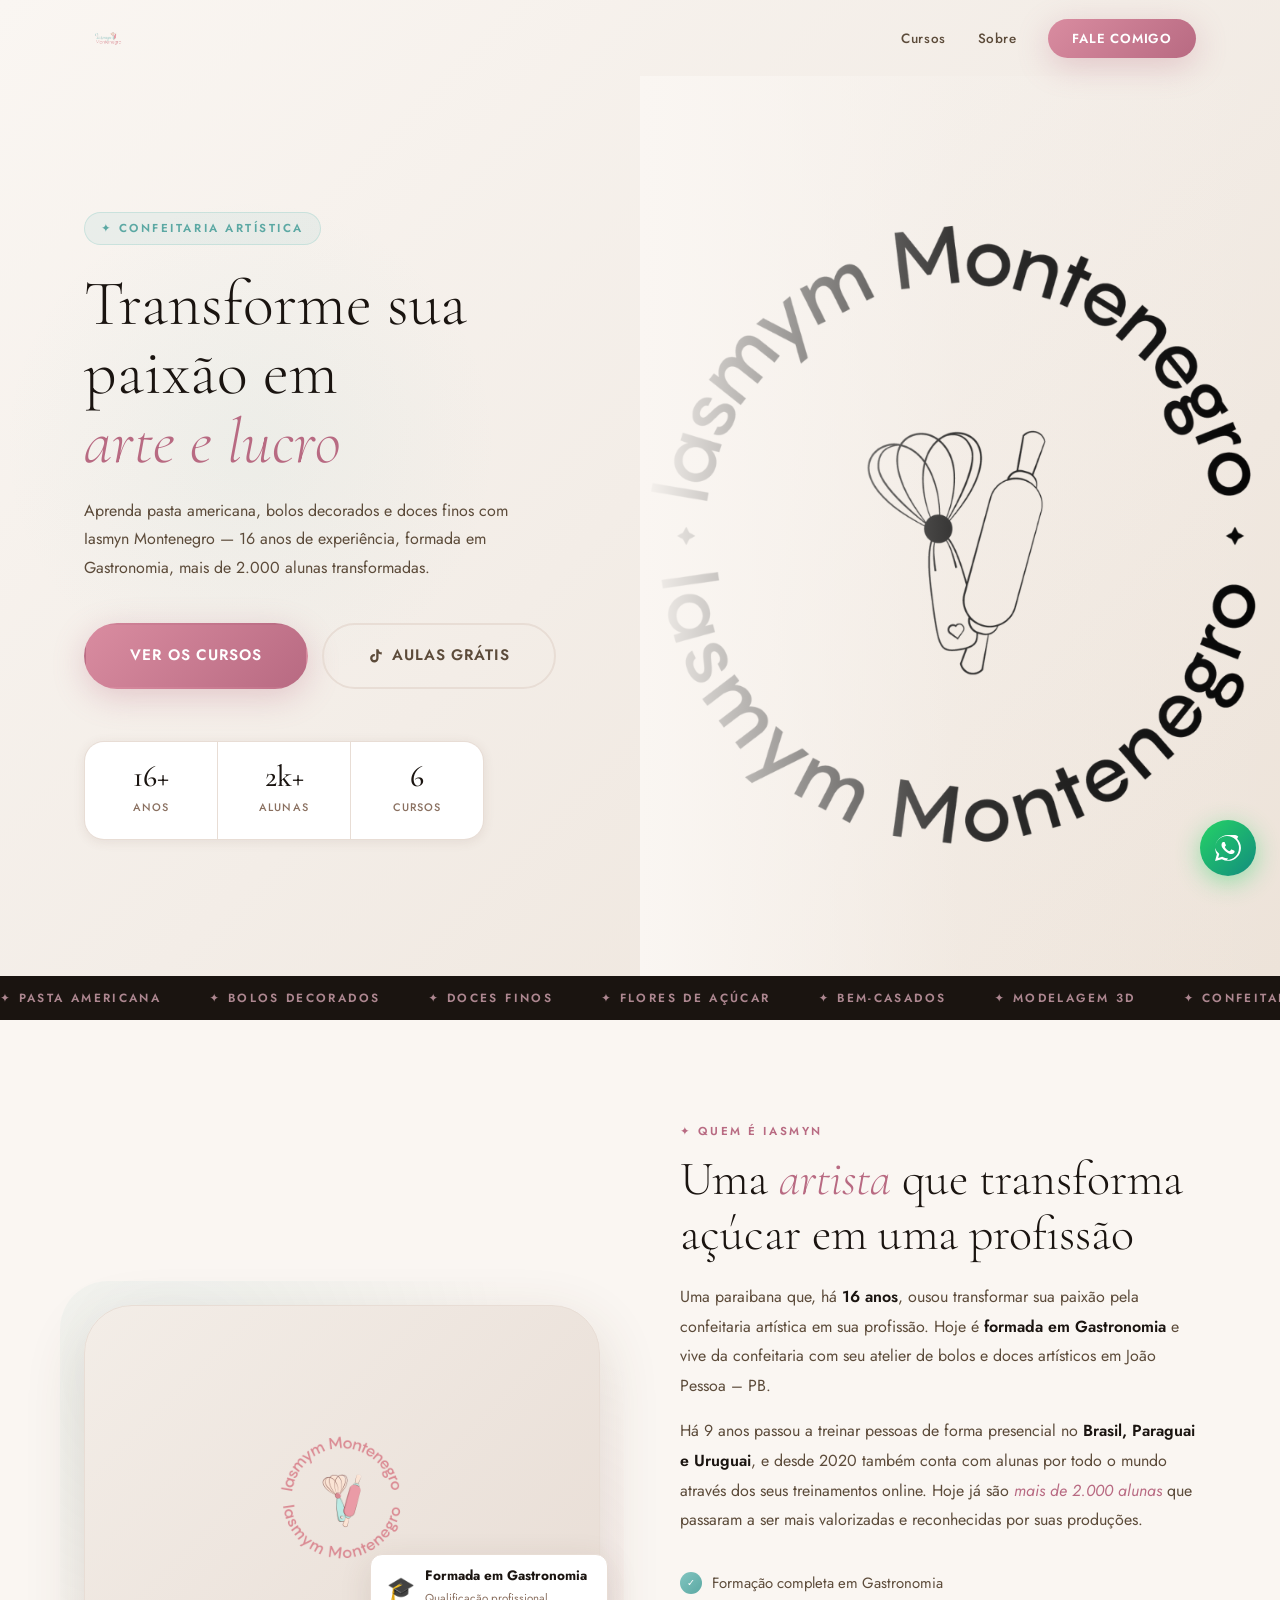
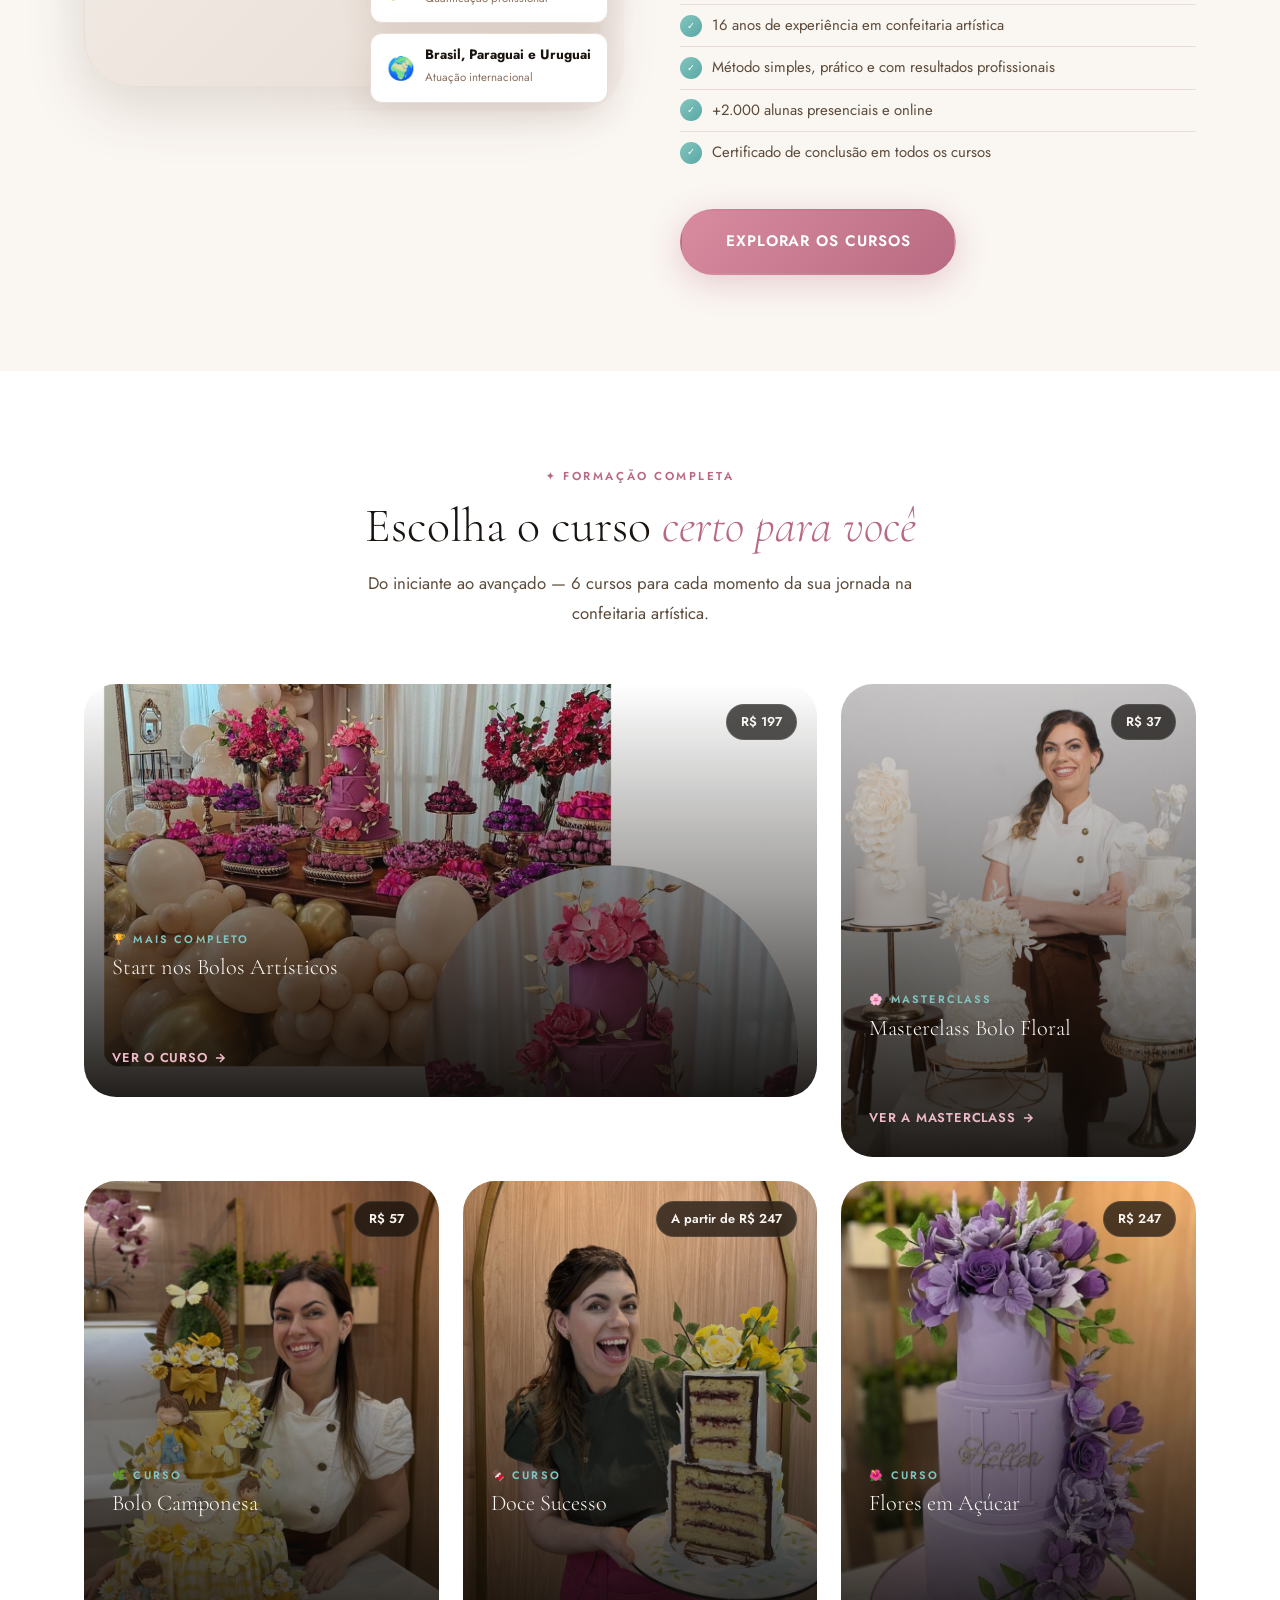
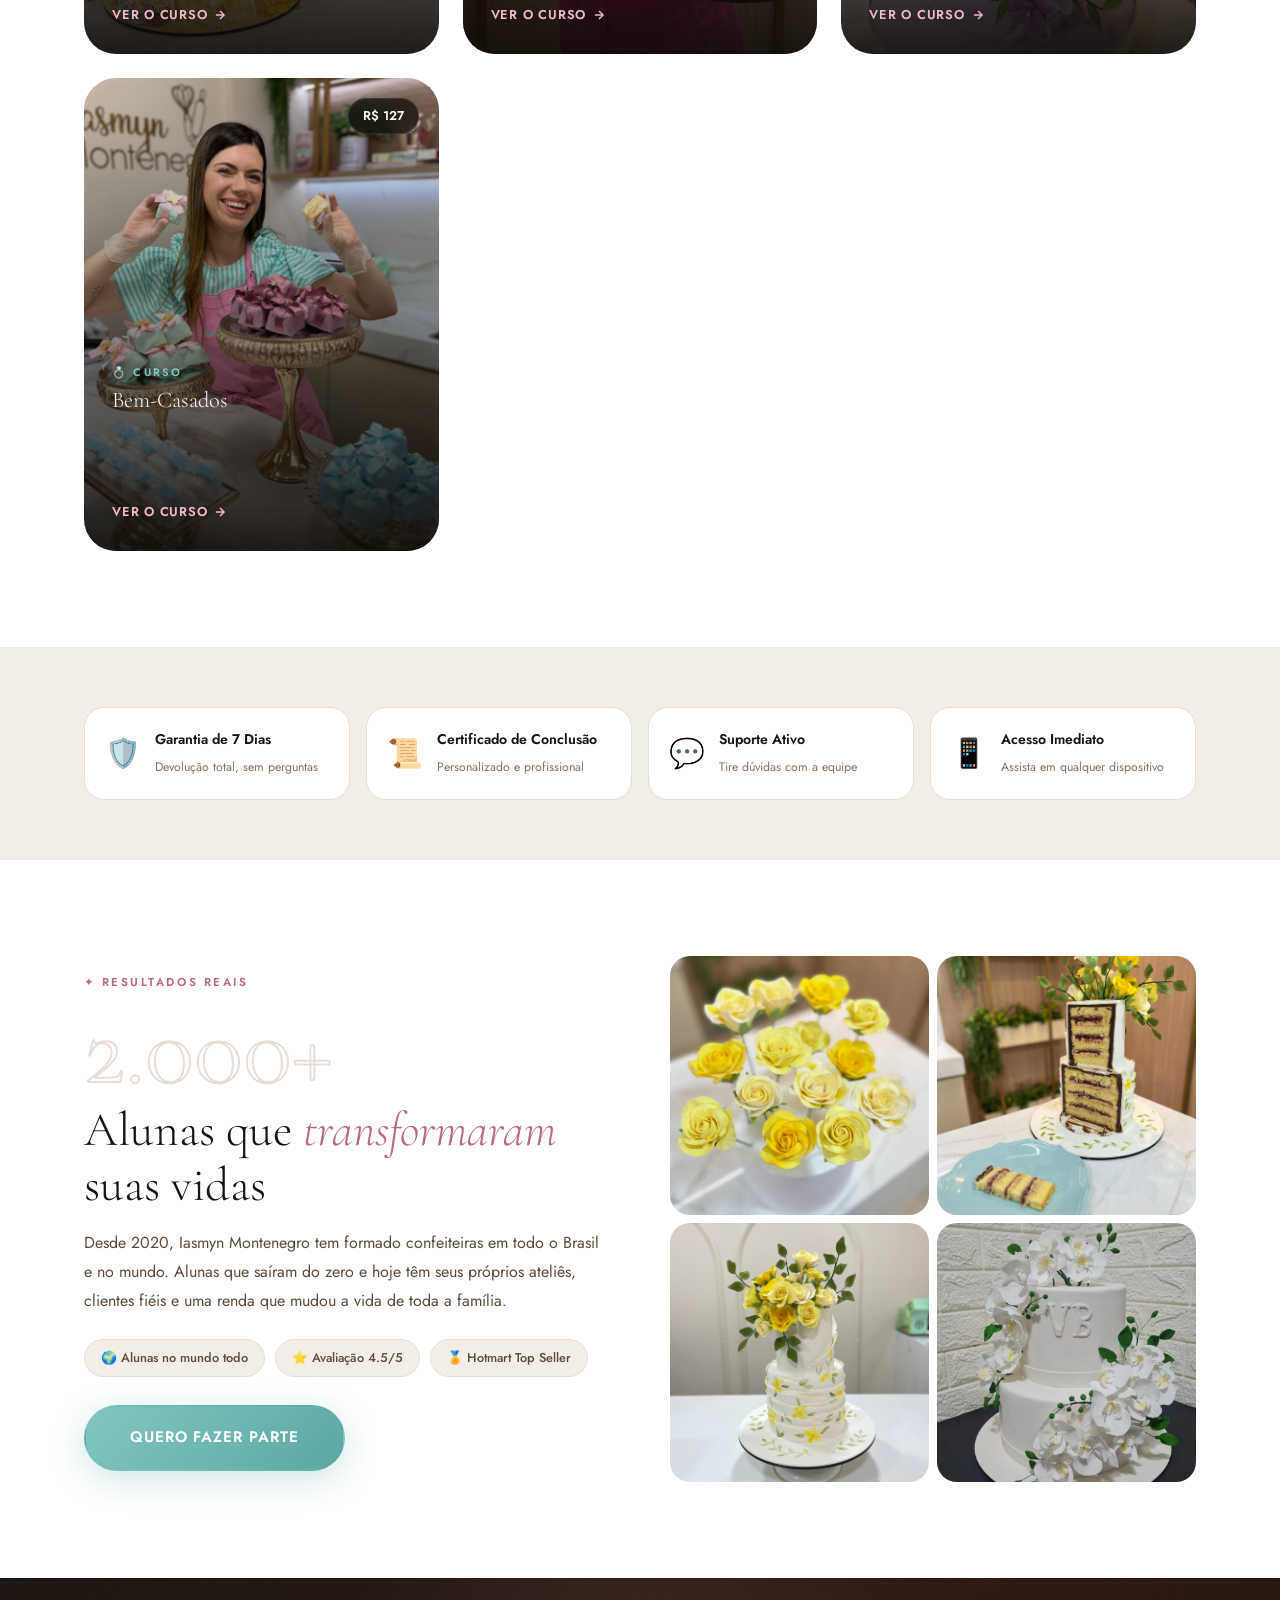
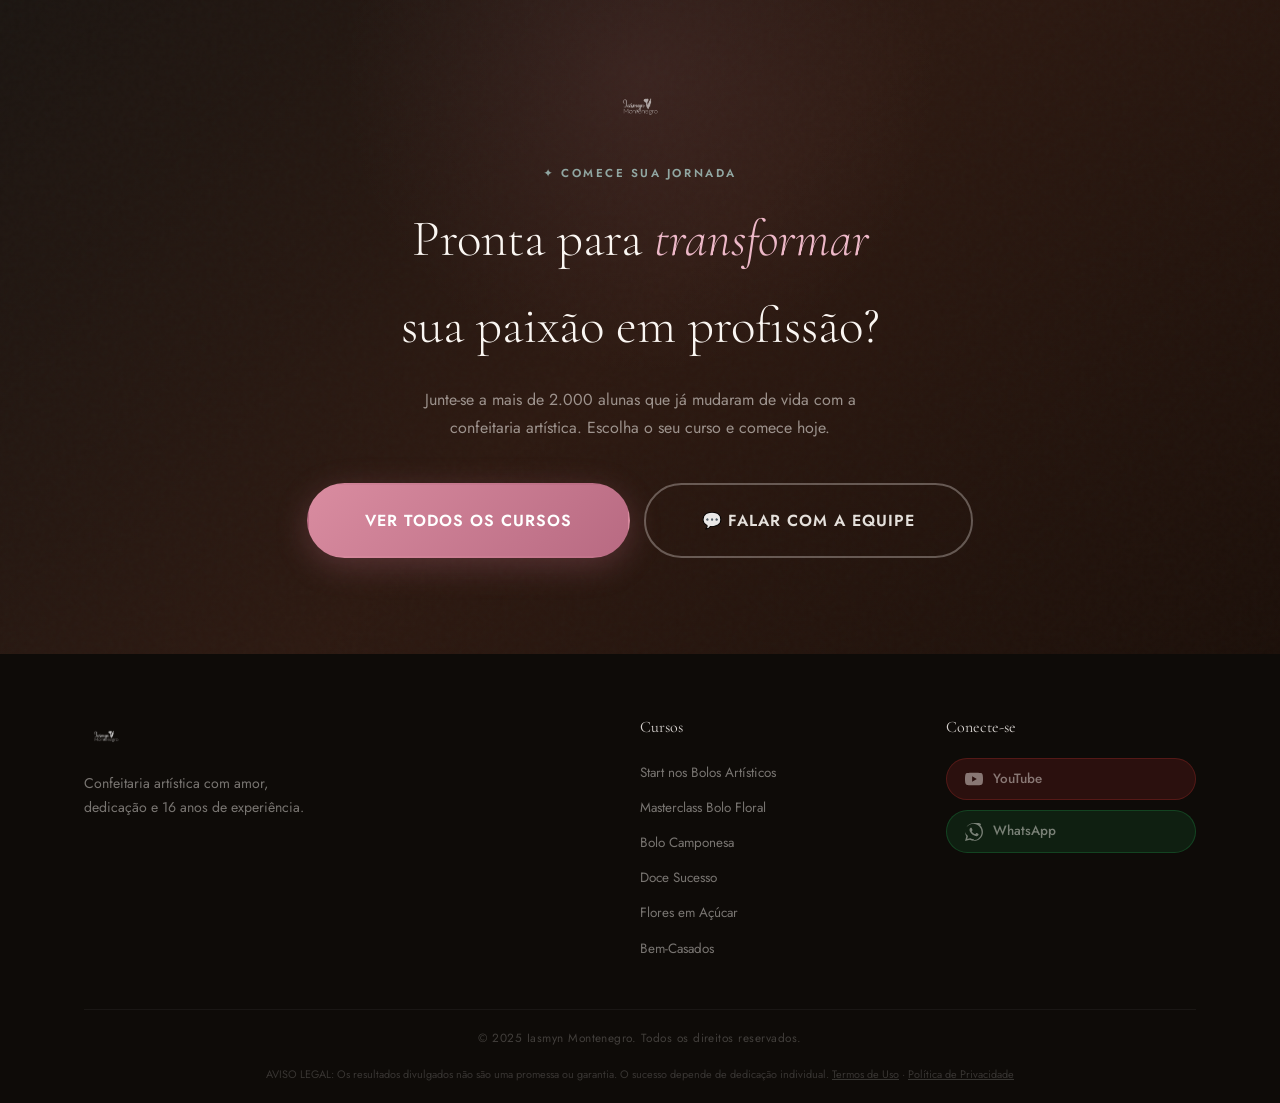
==== commit eeb95365: "Adiciona imagens locais e atualiza links" ====
--- a/index.html
+++ b/index.html
@@ -1,4 +1,4 @@
-<!DOCTYPE html>
+﻿<!DOCTYPE html>
 <html lang="pt-BR">
 <head>
   <meta charset="UTF-8" />
@@ -494,7 +494,7 @@
       </div>
     </div>
     <div class="hero__right">
-      <img src="https://iasmynmontenegro.com.br/wp-content/uploads/2025/02/IM-Capas-1080px.png"
+      <img src="images/IM-Capas-1080px.png"
            alt="Iasmyn Montenegro" class="hero__photo" />
       <div class="hero__overlay"></div>
     </div>
@@ -587,7 +587,7 @@
 
         <!-- SBA — FEATURED -->
         <a href="cursos/sba.html" class="curso-hub-card curso-hub-card--featured" id="card-sba">
-          <img src="https://iasmynmontenegro.com.br/wp-content/uploads/2025/02/IM-Capas-1080px-3.png"
+          <img src="images/IM-Capas-1080px-3.png"
                alt="Start nos Bolos Artísticos" class="curso-hub-card__img" />
           <div class="curso-hub-card__content">
             <span class="curso-hub-card__type">🏆 Mais Completo</span>
@@ -600,7 +600,7 @@
 
         <!-- BOLO FLORAL -->
         <a href="cursos/bolo-floral.html" class="curso-hub-card" id="card-bolo-floral">
-          <img src="https://iasmynmontenegro.com.br/wp-content/uploads/2025/09/ONO_9576-1024x683.jpg"
+          <img src="images/ONO_9576-1024x683.jpg"
                alt="Masterclass Bolo Floral" class="curso-hub-card__img" />
           <div class="curso-hub-card__content">
             <span class="curso-hub-card__type">🌸 Masterclass</span>
@@ -613,7 +613,7 @@
 
         <!-- BOLO CAMPONESA -->
         <a href="cursos/bolo-camponesa.html" class="curso-hub-card" id="card-bolo-camponesa">
-          <img src="https://iasmynmontenegro.com.br/wp-content/uploads/2025/09/IM-Capas-600px-1080-x-1080-px-1024x1024.png"
+          <img src="images/IM-Capas-600px-1080-x-1080-px-1024x1024.png"
                alt="Bolo Camponesa" class="curso-hub-card__img" />
           <div class="curso-hub-card__content">
             <span class="curso-hub-card__type">🌿 Curso</span>
@@ -626,7 +626,7 @@
 
         <!-- DOCE SUCESSO -->
         <a href="cursos/doce-sucesso.html" class="curso-hub-card" id="card-doce-sucesso">
-          <img src="https://iasmynmontenegro.com.br/wp-content/uploads/2024/11/11-1024x1024.png"
+          <img src="images/11-1024x1024.png"
                alt="Doce Sucesso" class="curso-hub-card__img" />
           <div class="curso-hub-card__content">
             <span class="curso-hub-card__type">🍫 Curso</span>
@@ -639,7 +639,7 @@
 
         <!-- FLORES EM AÇÚCAR -->
         <a href="cursos/flores-em-acucar.html" class="curso-hub-card" id="card-flores-acucar">
-          <img src="https://iasmynmontenegro.com.br/wp-content/uploads/2025/01/IMG_6585-1024x1024.jpg"
+          <img src="images/IMG_6585-1024x1024.jpg"
                alt="Flores em Açúcar" class="curso-hub-card__img" />
           <div class="curso-hub-card__content">
             <span class="curso-hub-card__type">🌺 Curso</span>
@@ -652,7 +652,7 @@
 
         <!-- BEM-CASADOS -->
         <a href="cursos/bem-casados.html" class="curso-hub-card" id="card-bem-casados">
-          <img src="https://iasmynmontenegro.com.br/wp-content/uploads/2024/11/17-1024x1024.png"
+          <img src="images/17-1024x1024.png"
                alt="Bem-Casados" class="curso-hub-card__img" />
           <div class="curso-hub-card__content">
             <span class="curso-hub-card__type">💍 Curso</span>
@@ -727,10 +727,10 @@
         </div>
         <div data-fade-right>
           <div class="photo-grid photo-grid--2" style="gap:8px;">
-            <img src="https://iasmynmontenegro.com.br/wp-content/uploads/2025/02/13.png" alt="Resultado aluna 1" style="border-radius:var(--r-lg);" />
-            <img src="https://iasmynmontenegro.com.br/wp-content/uploads/2025/02/14.png" alt="Resultado aluna 2" style="border-radius:var(--r-lg);" />
-            <img src="https://iasmynmontenegro.com.br/wp-content/uploads/2025/02/15.png" alt="Resultado aluna 3" style="border-radius:var(--r-lg);" />
-            <img src="https://iasmynmontenegro.com.br/wp-content/uploads/2025/02/16.png" alt="Resultado aluna 4" style="border-radius:var(--r-lg);" />
+            <img src="images/13.png" alt="Resultado aluna 1" style="border-radius:var(--r-lg);" />
+            <img src="images/14.png" alt="Resultado aluna 2" style="border-radius:var(--r-lg);" />
+            <img src="images/15.png" alt="Resultado aluna 3" style="border-radius:var(--r-lg);" />
+            <img src="images/16.png" alt="Resultado aluna 4" style="border-radius:var(--r-lg);" />
           </div>
         </div>
       </div>
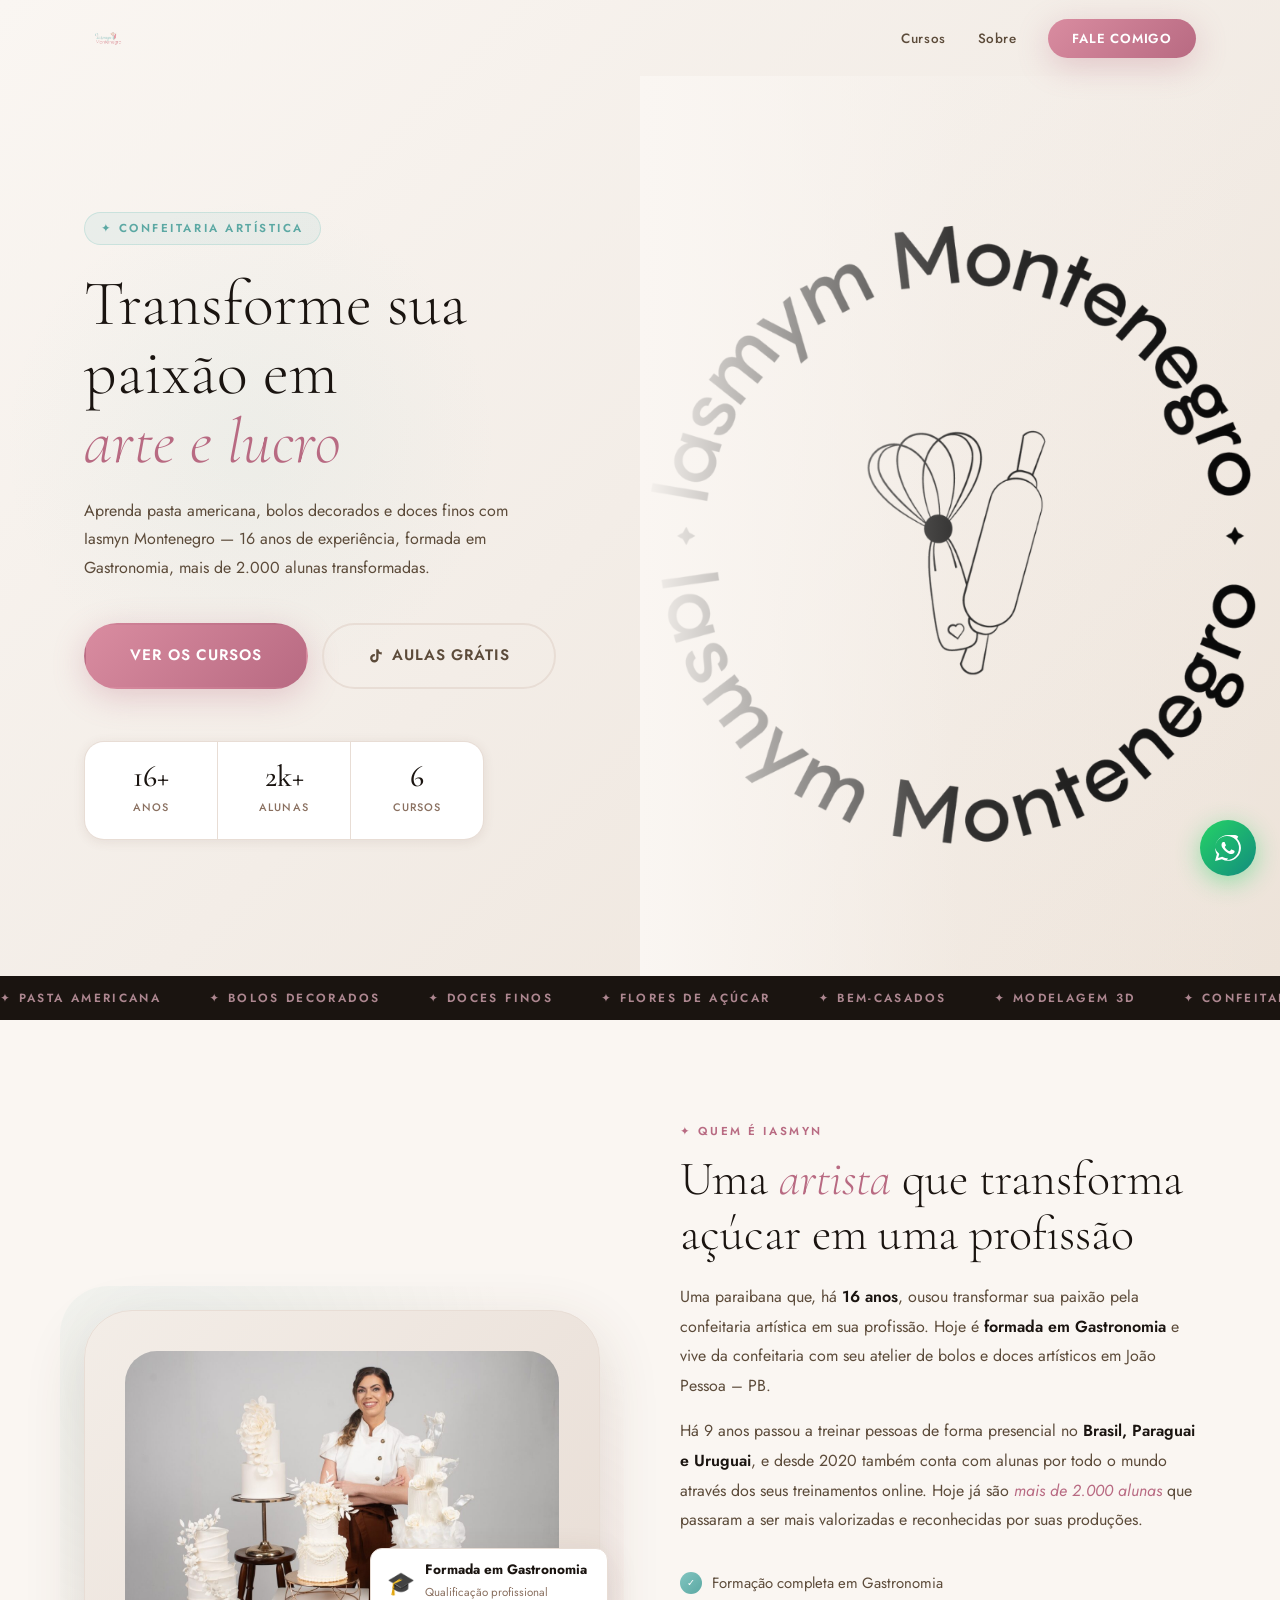
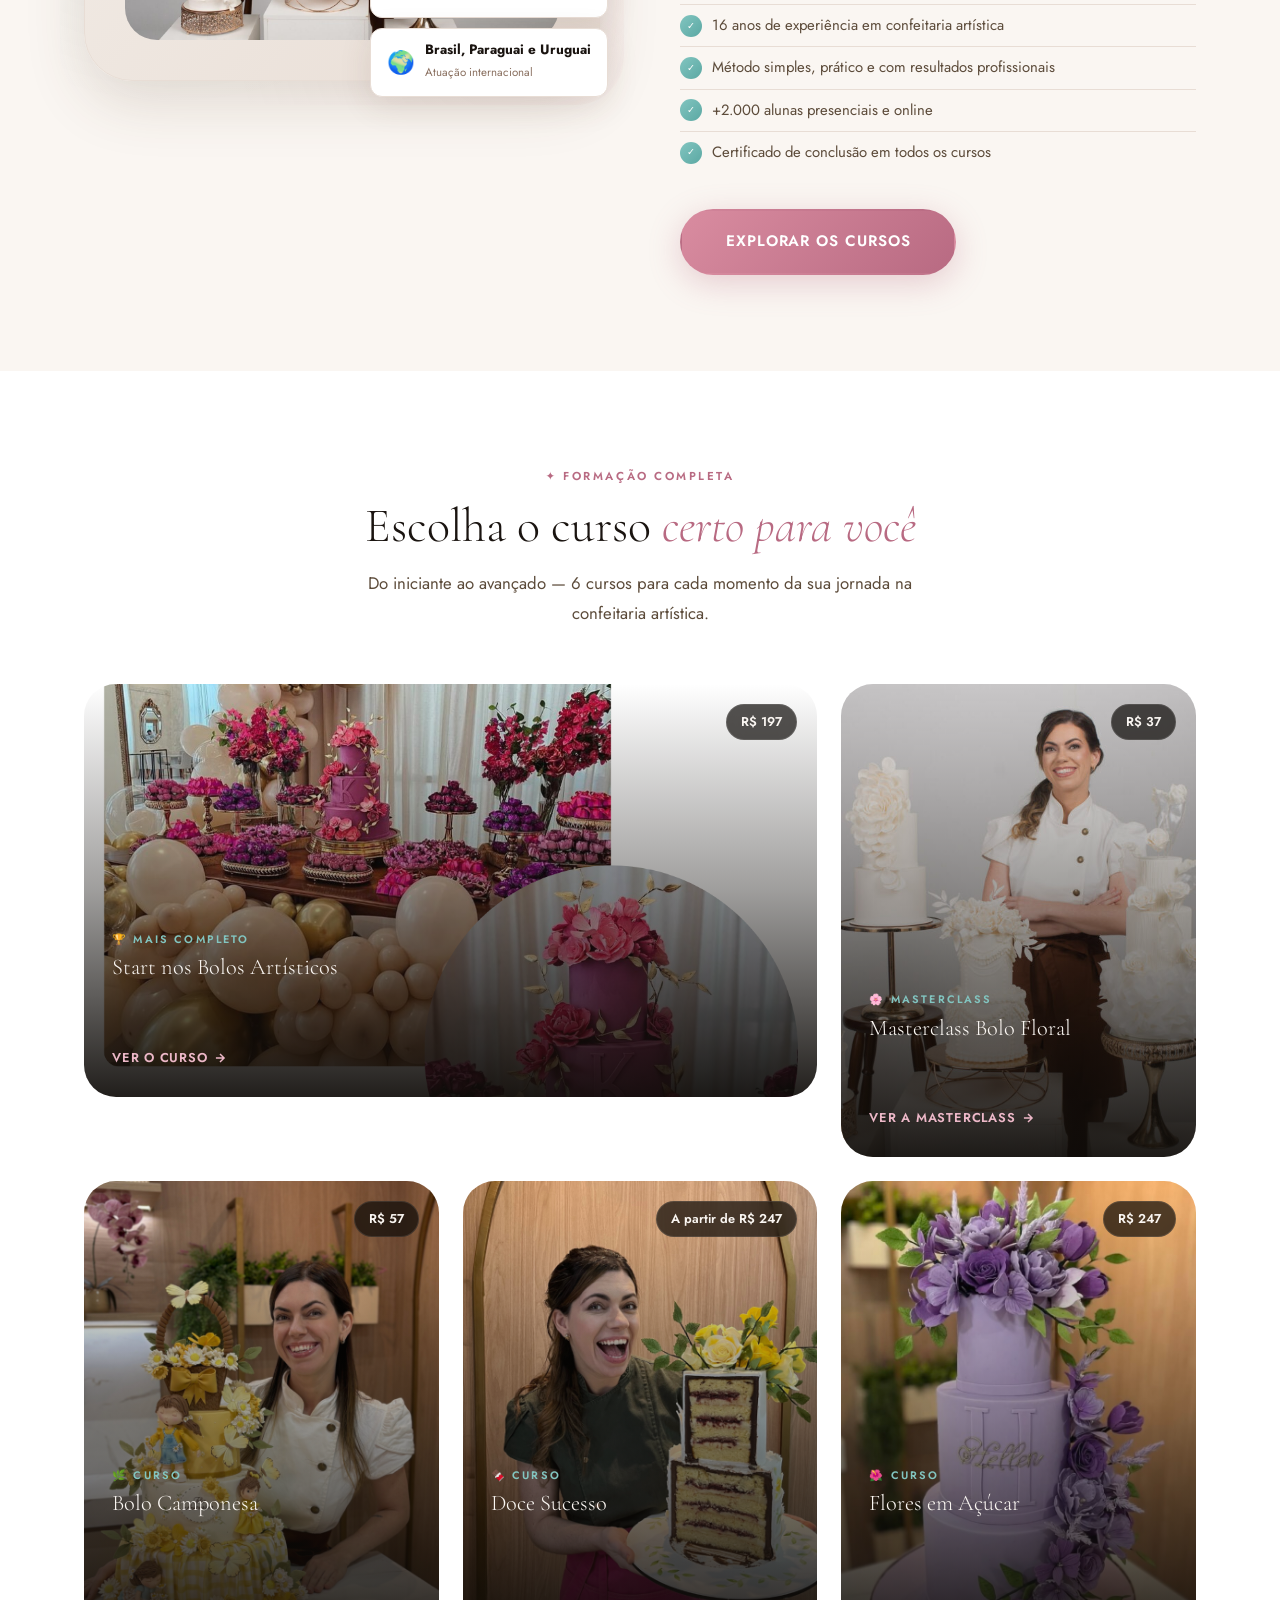
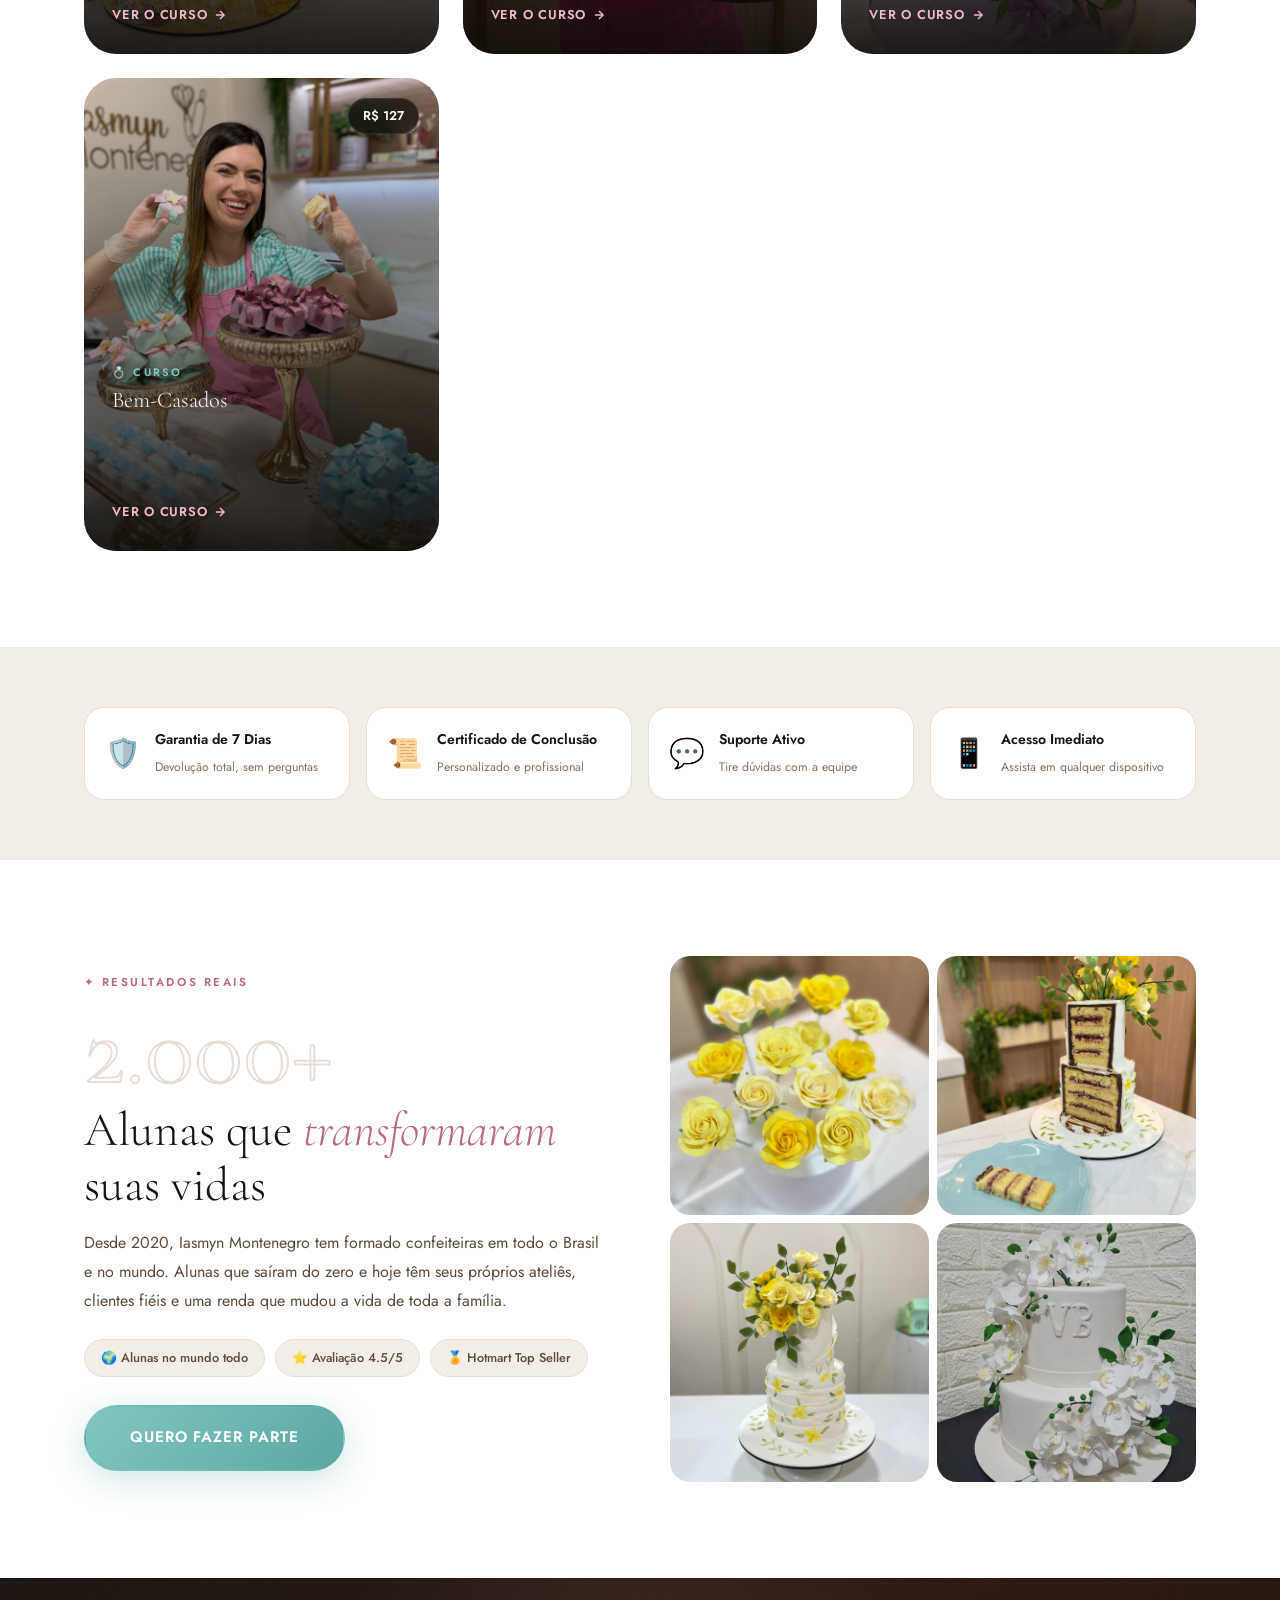
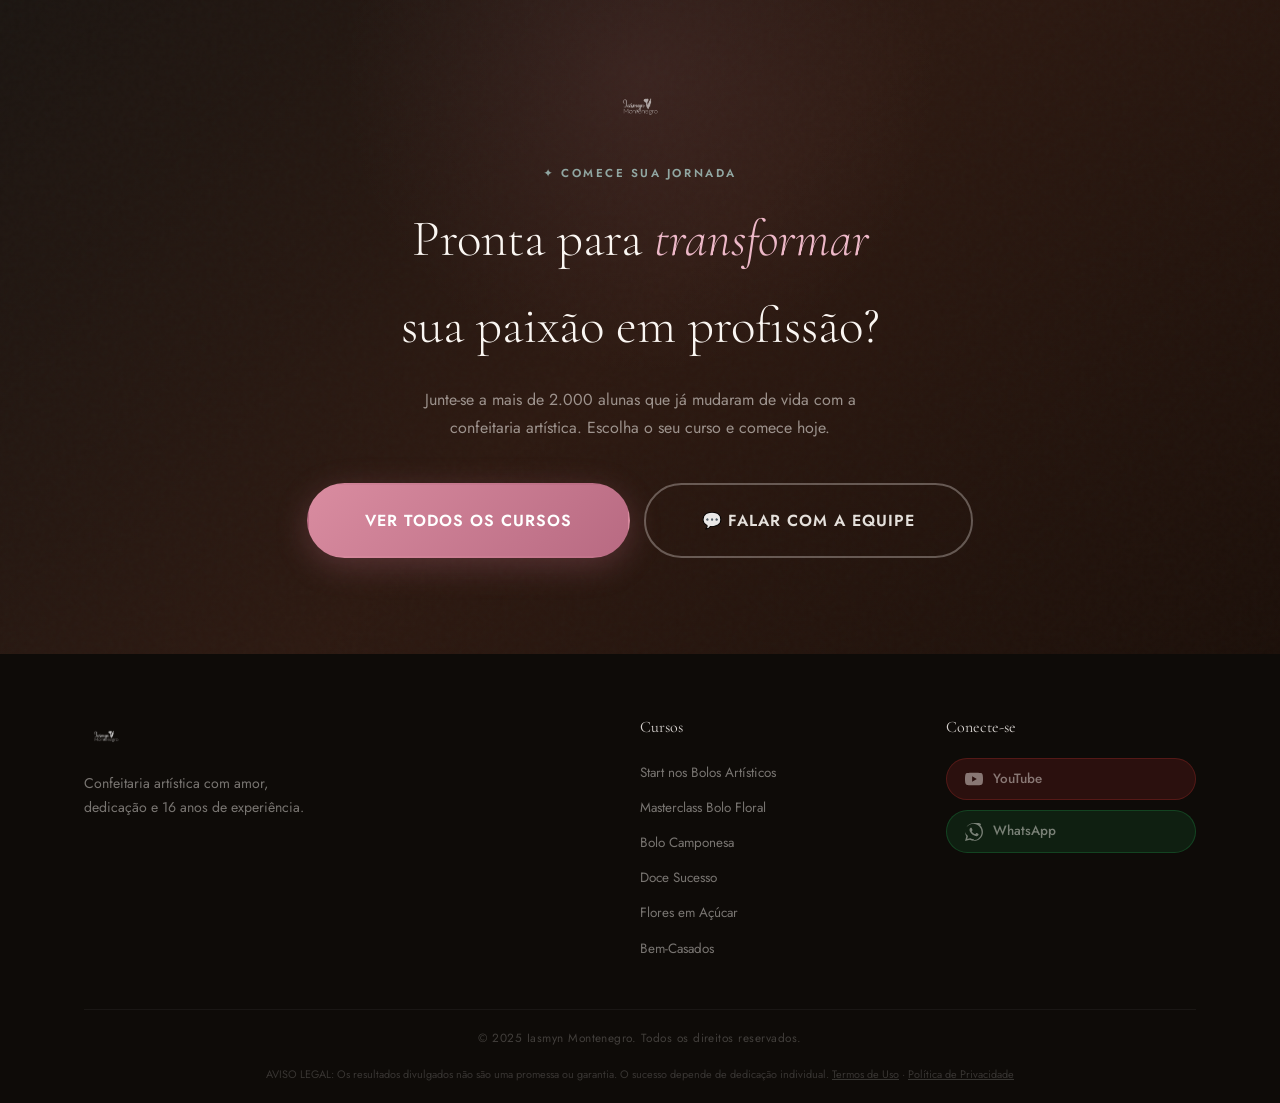
==== commit fa831c14: "Troca logo circular pela foto profissional" ====
--- a/index.html
+++ b/index.html
@@ -1,4 +1,4 @@
-﻿<!DOCTYPE html>
+<!DOCTYPE html>
 <html lang="pt-BR">
 <head>
   <meta charset="UTF-8" />
@@ -529,7 +529,7 @@
         <div class="sobre__img-block" data-fade-left>
           <div class="sobre__bg-accent"></div>
           <div class="sobre__img-outer">
-            <img src="png logo/PNG/2.png" alt="Iasmyn Montenegro – Logo" class="sobre__logo" />
+            <img src="images/iasmyn-foto-sobre.jpg" alt="Iasmyn Montenegro" class="sobre__logo" style="border-radius: var(--r-xl); object-fit: cover; max-width: 100%; height: auto;" />
           </div>
           <div class="sobre__badge-wrap">
             <div class="sobre__mini-badge">
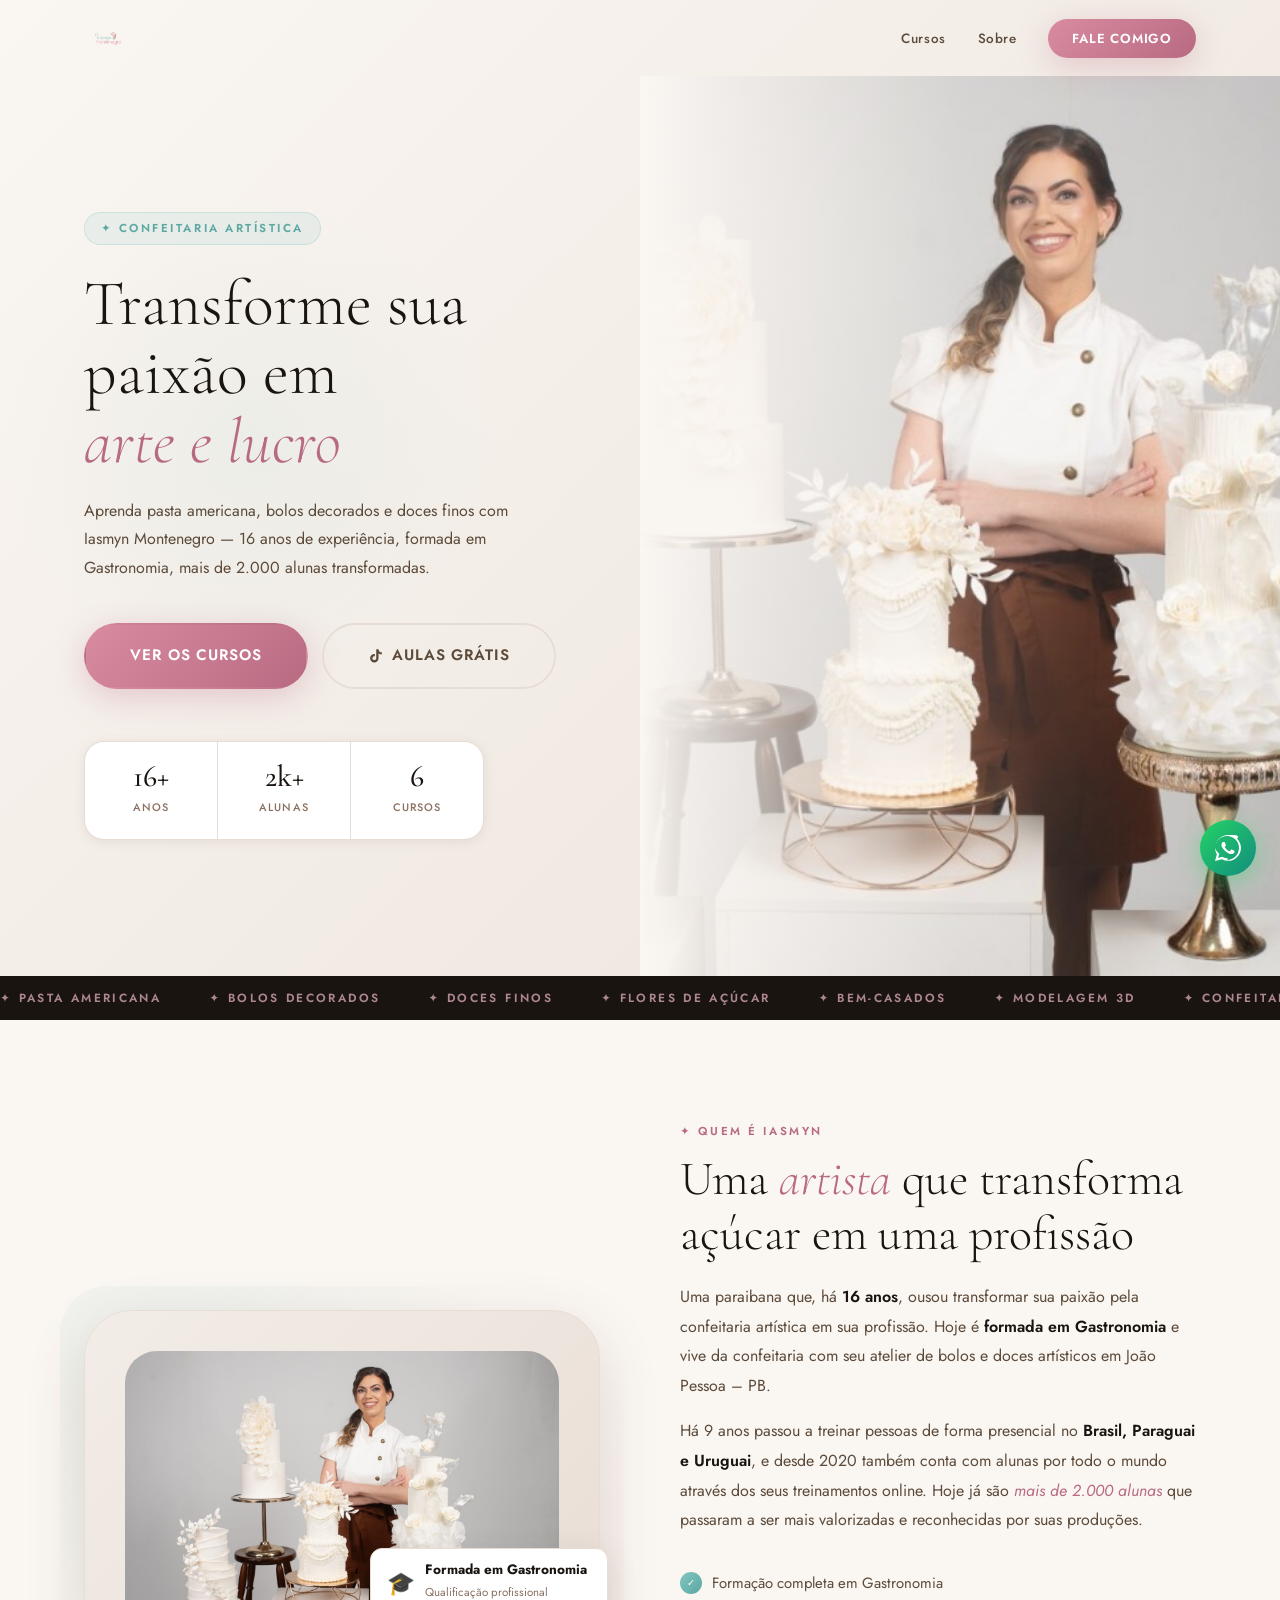
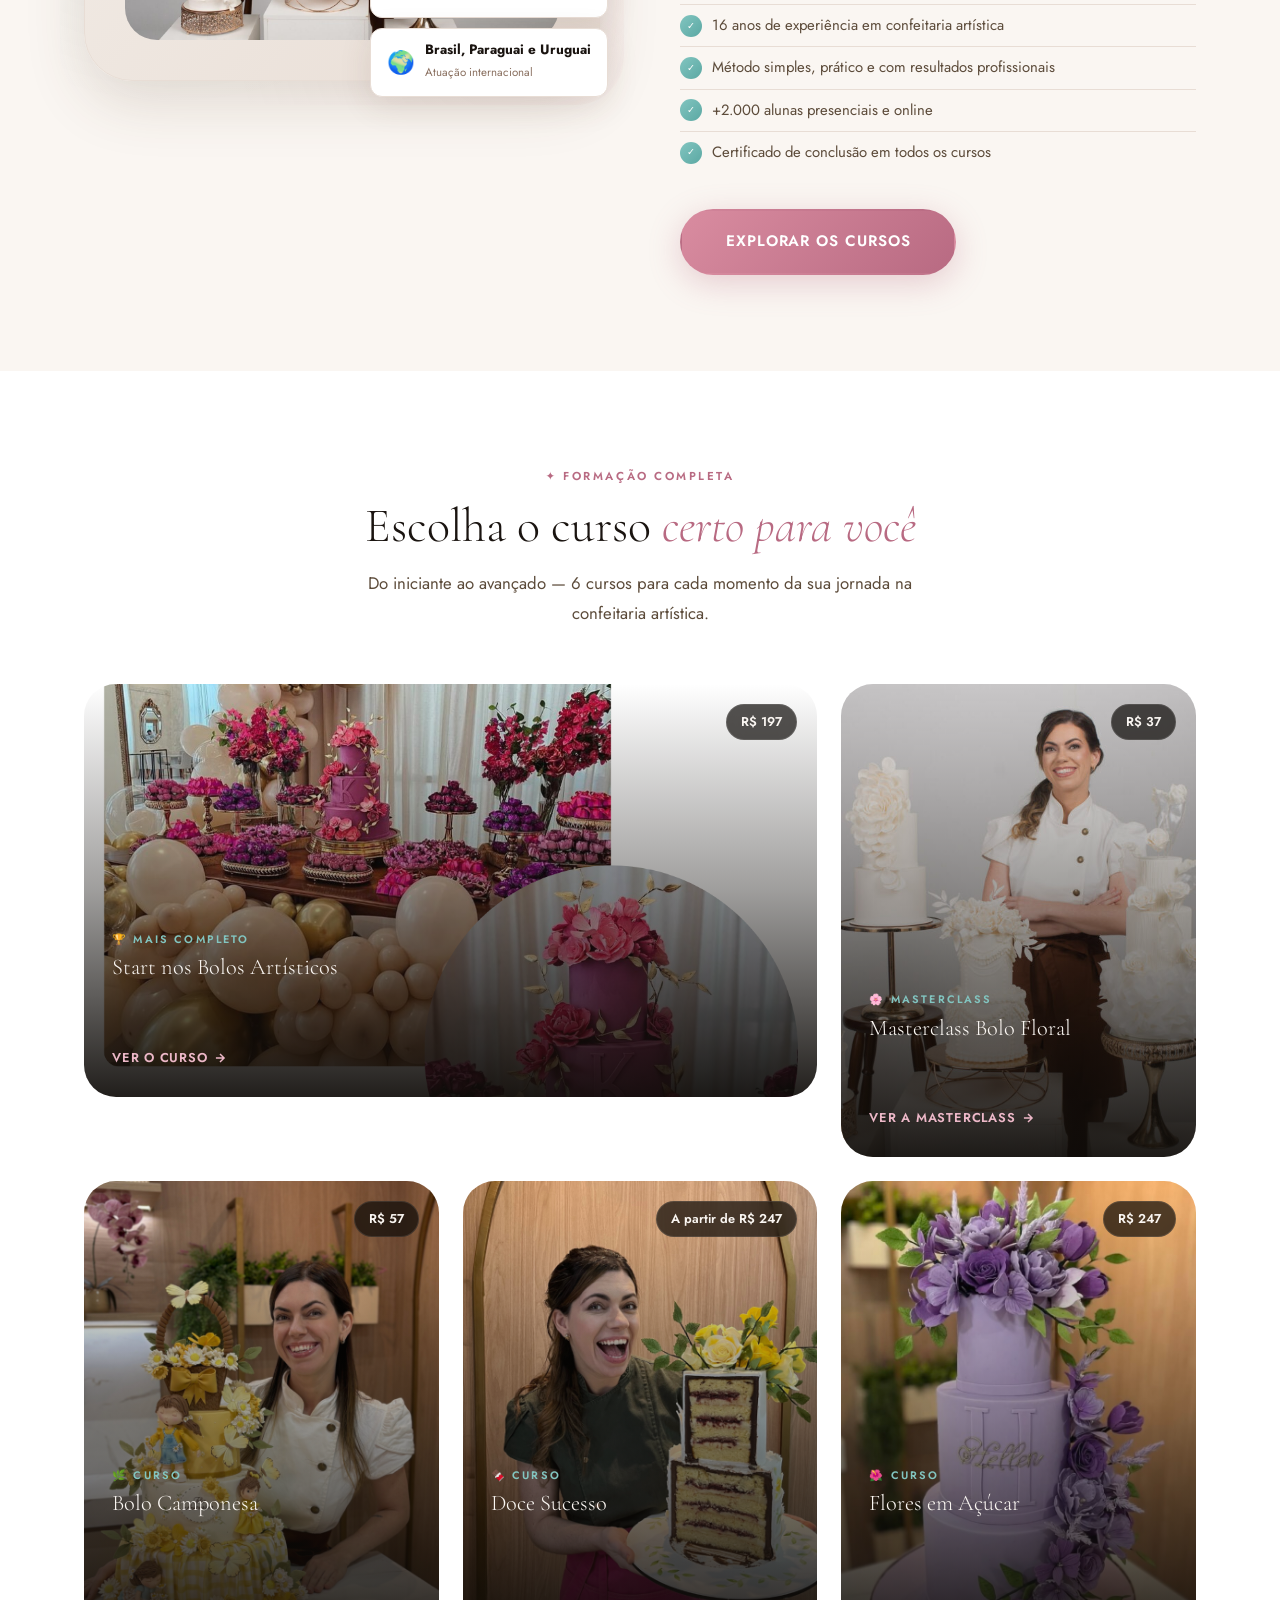
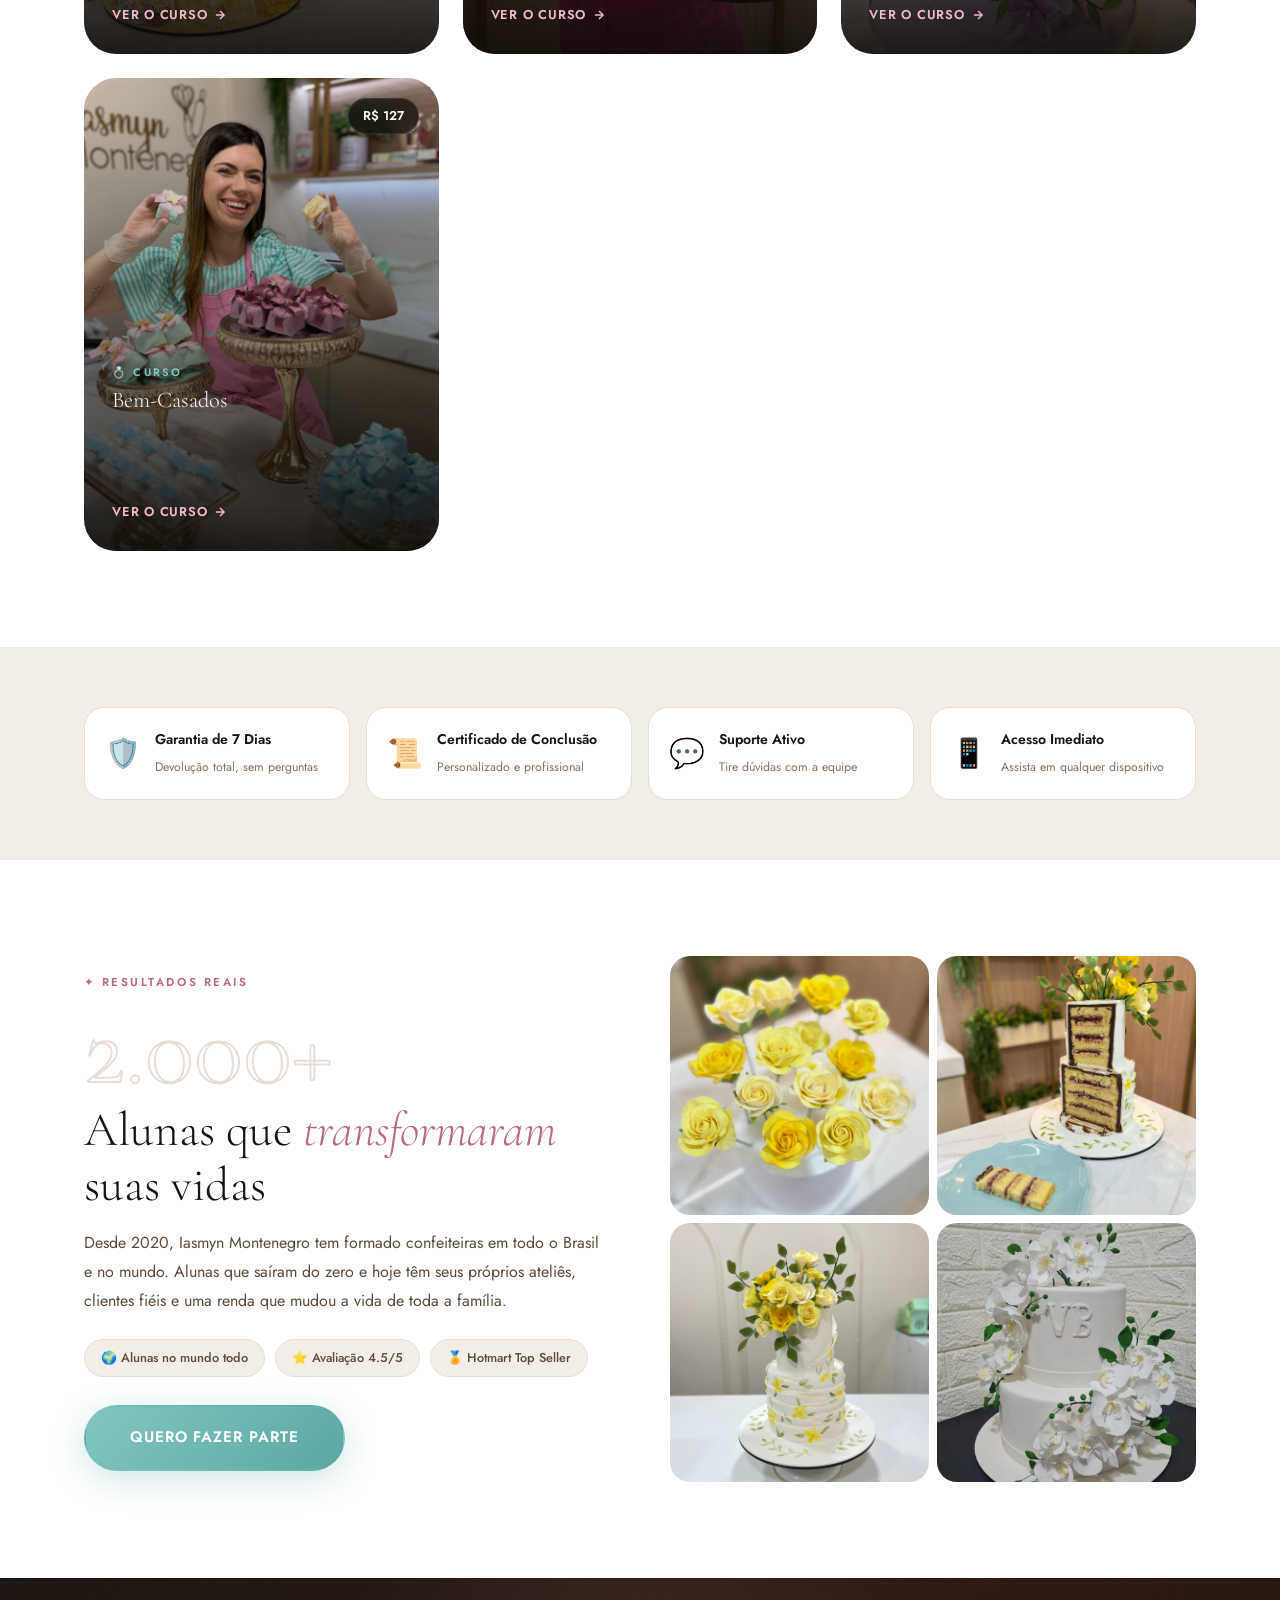
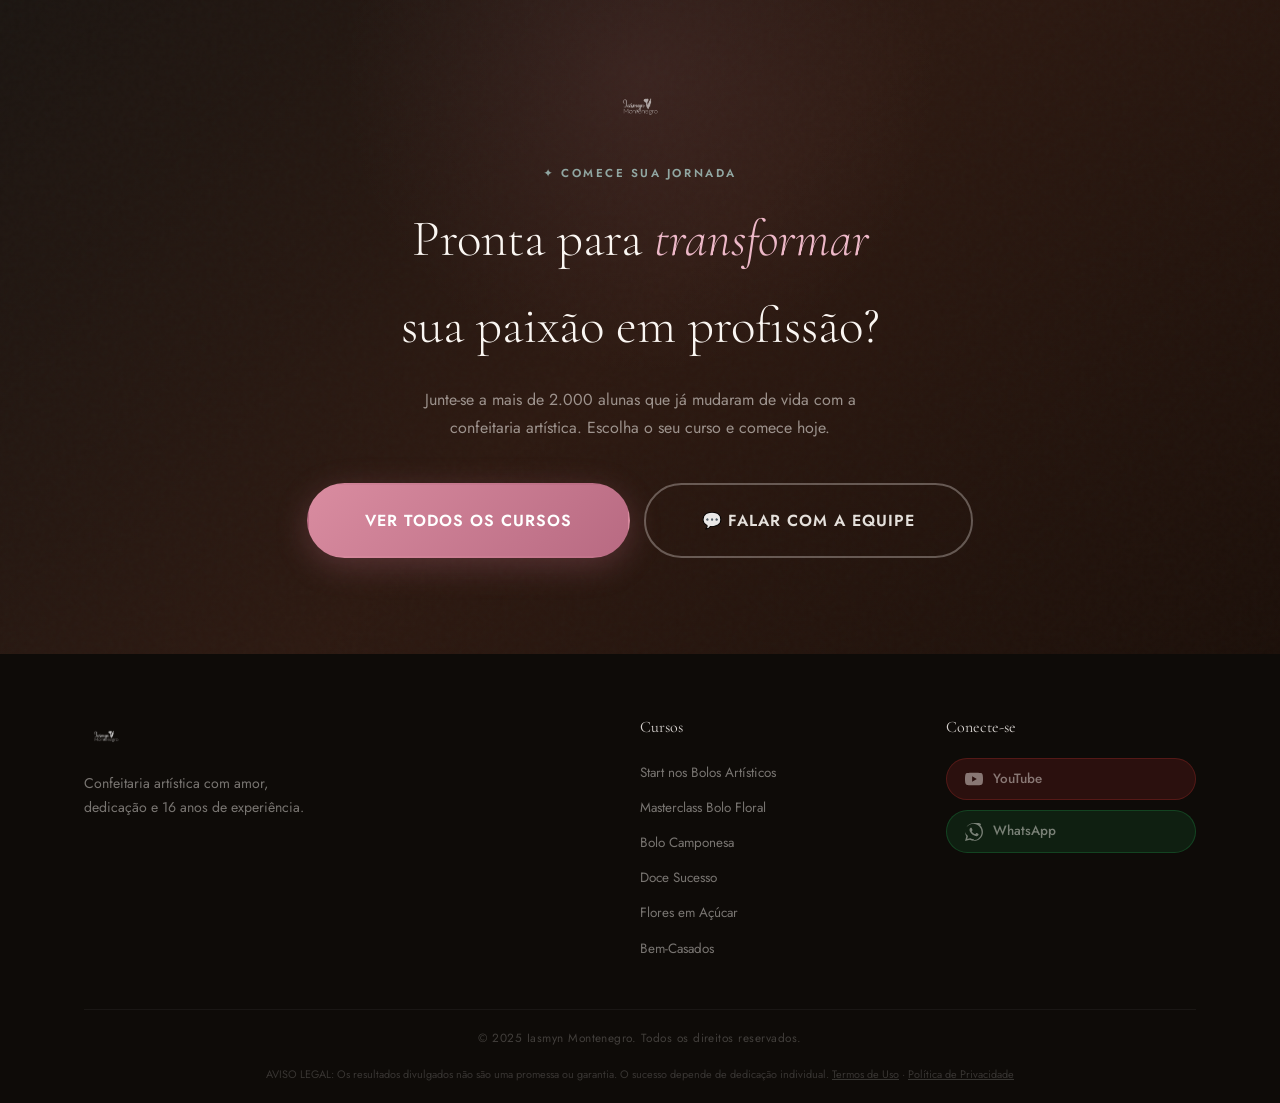
==== commit 3fd02286: "Troca foto hero da homepage" ====
--- a/index.html
+++ b/index.html
@@ -1,4 +1,4 @@
-<!DOCTYPE html>
+﻿<!DOCTYPE html>
 <html lang="pt-BR">
 <head>
   <meta charset="UTF-8" />
@@ -494,7 +494,7 @@
       </div>
     </div>
     <div class="hero__right">
-      <img src="images/IM-Capas-1080px.png"
+      <img src="images/iasmyn-hero.jpg"
            alt="Iasmyn Montenegro" class="hero__photo" />
       <div class="hero__overlay"></div>
     </div>
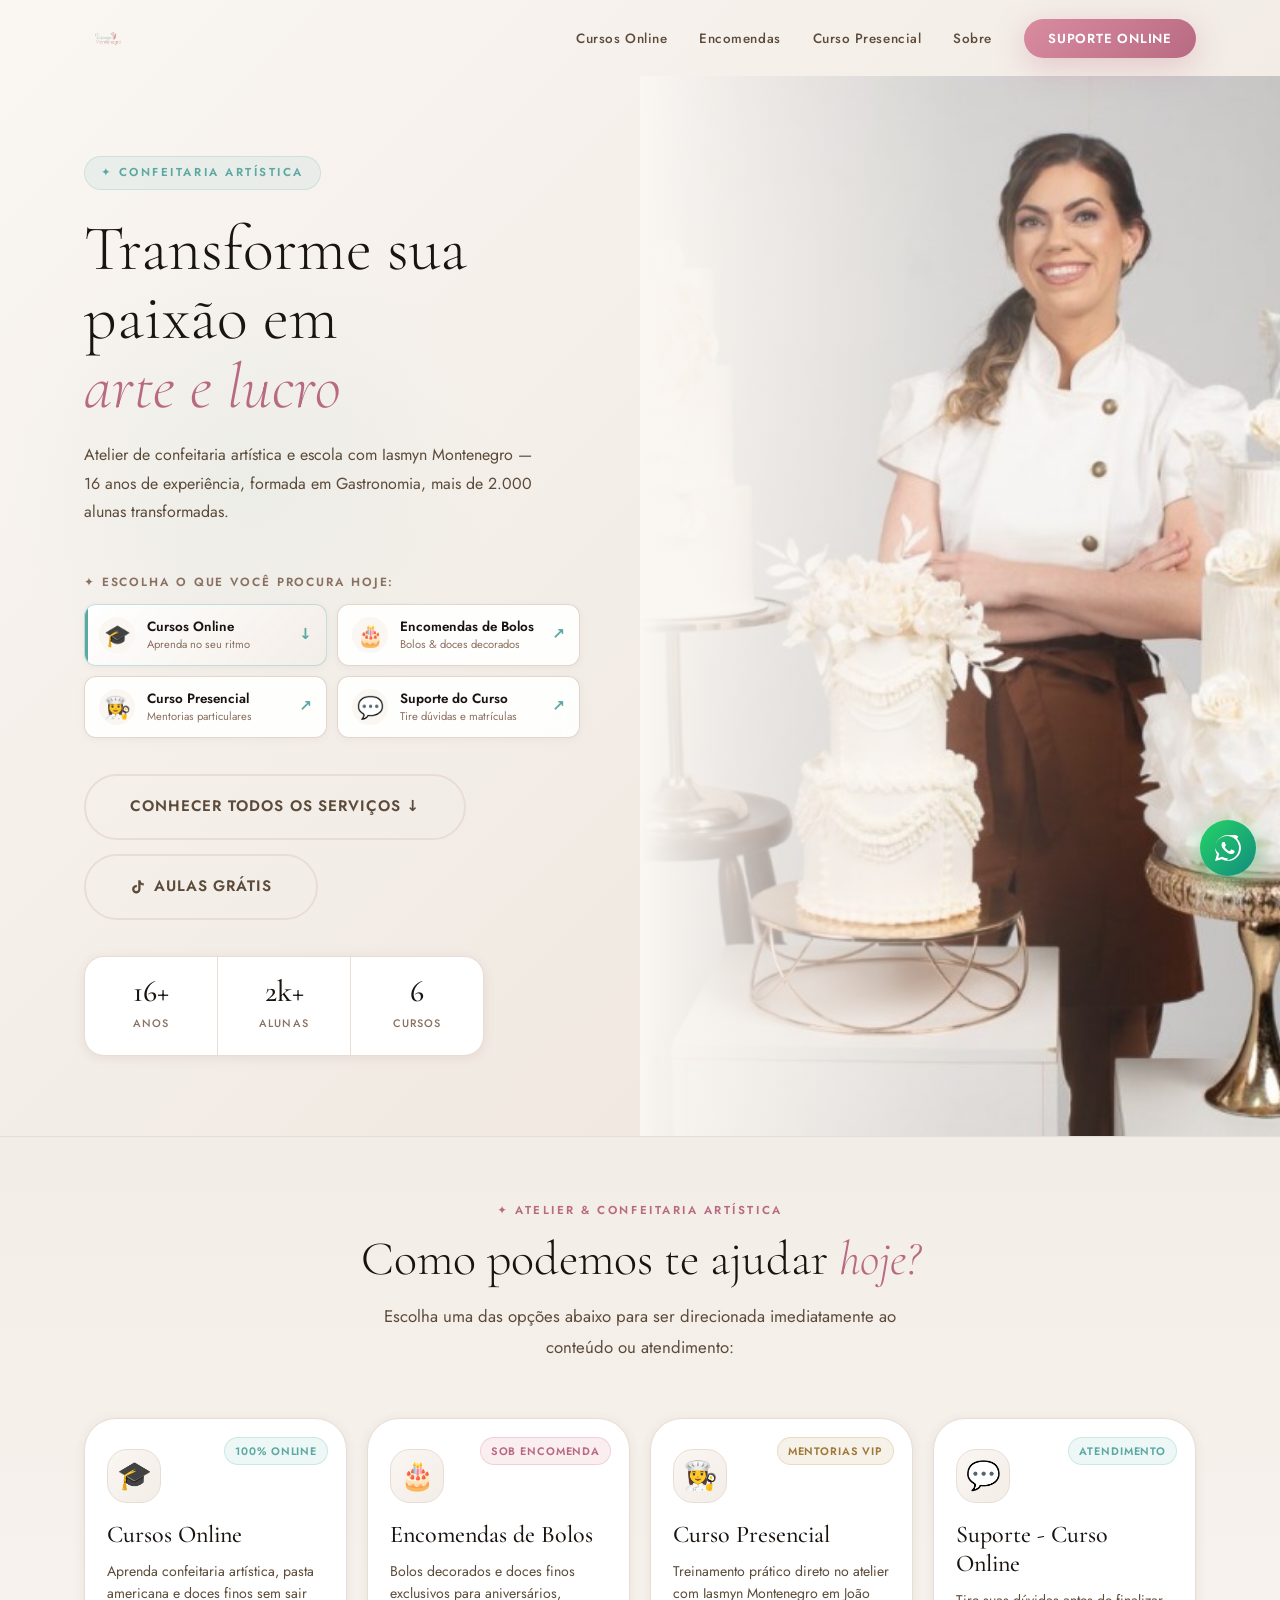
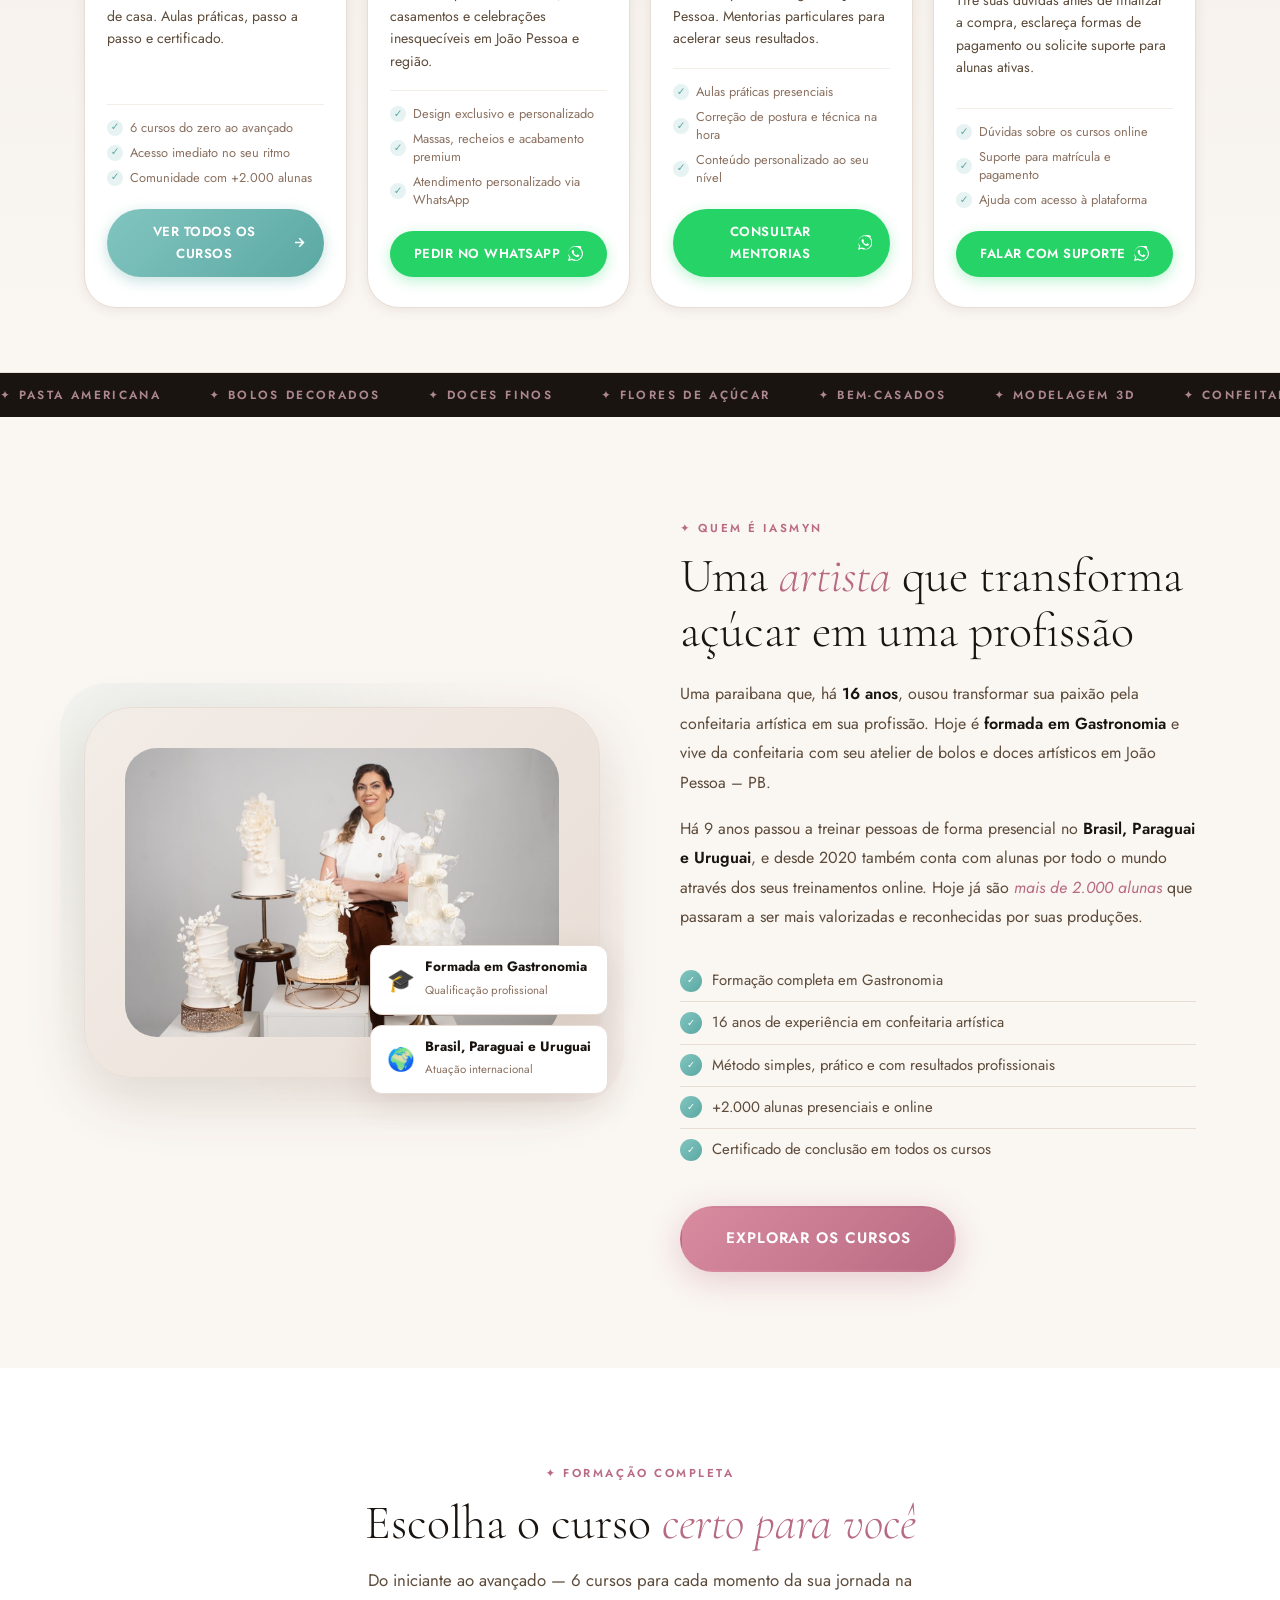
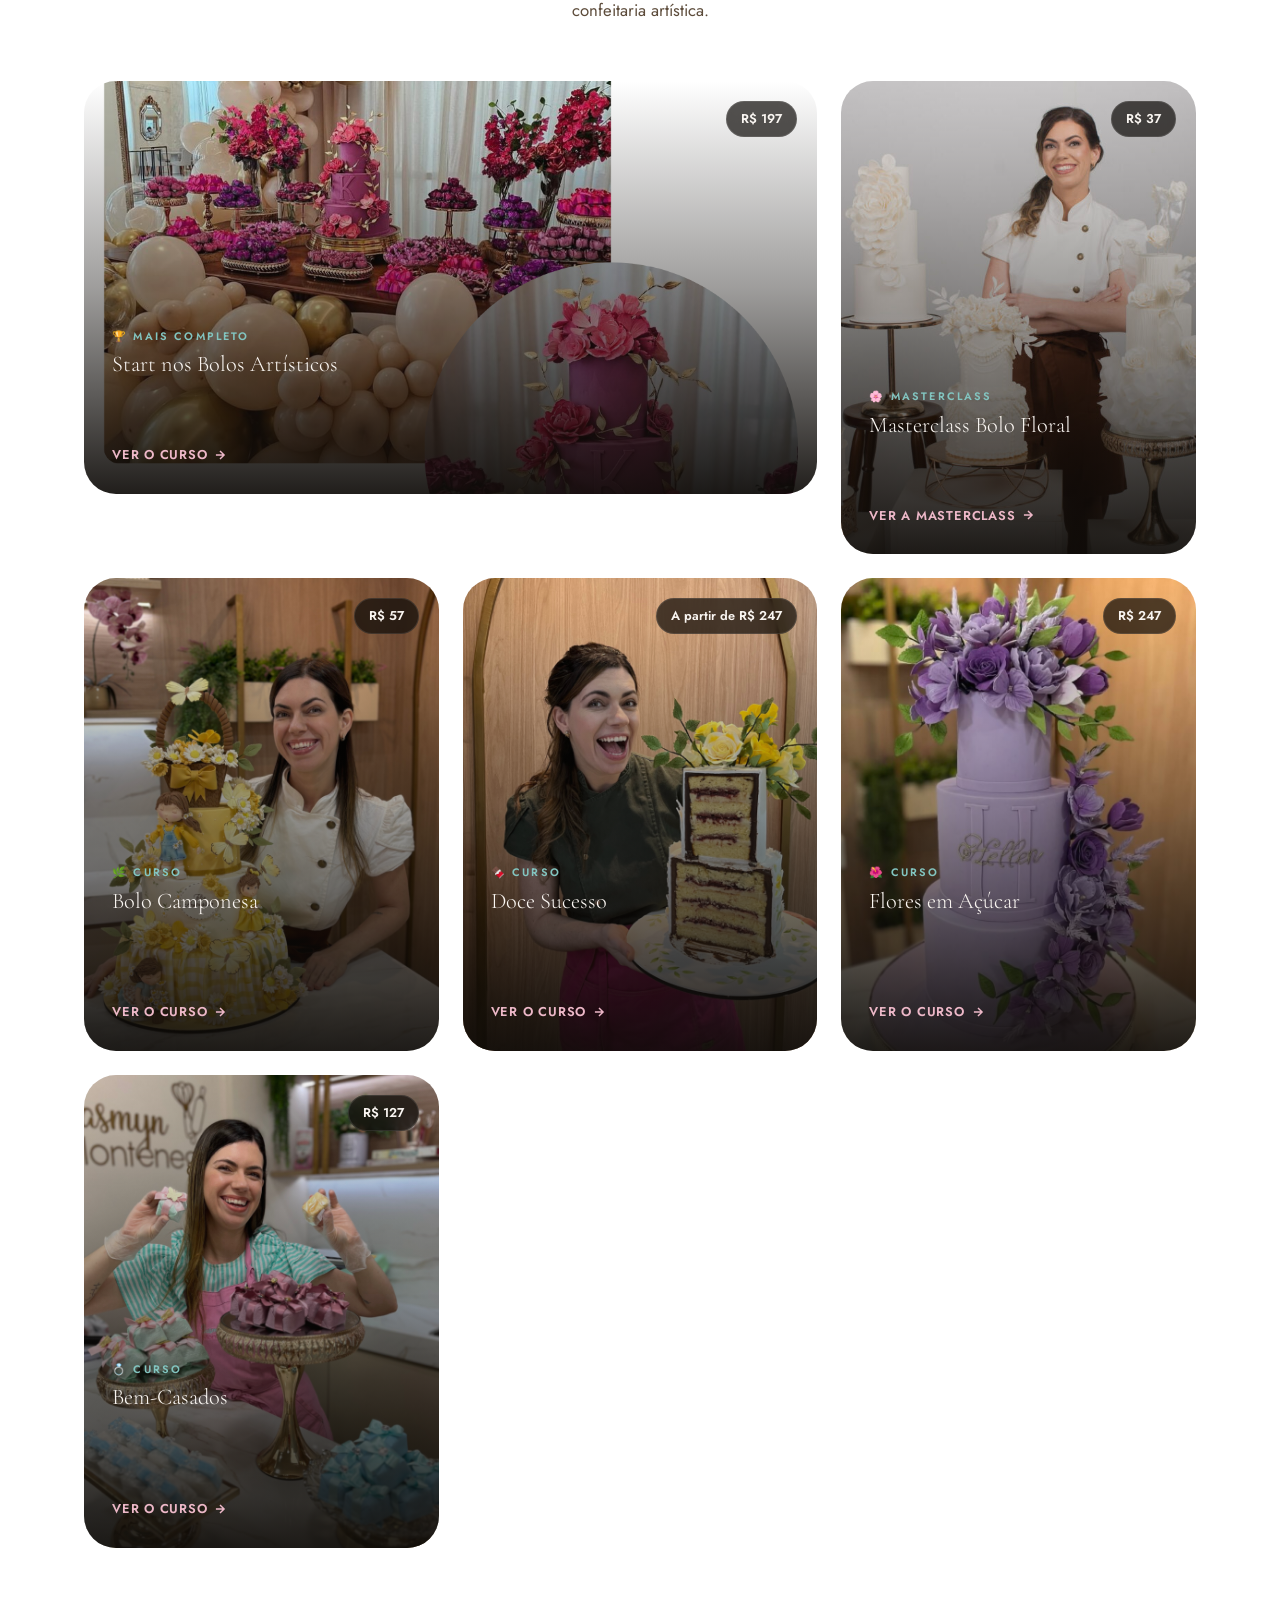
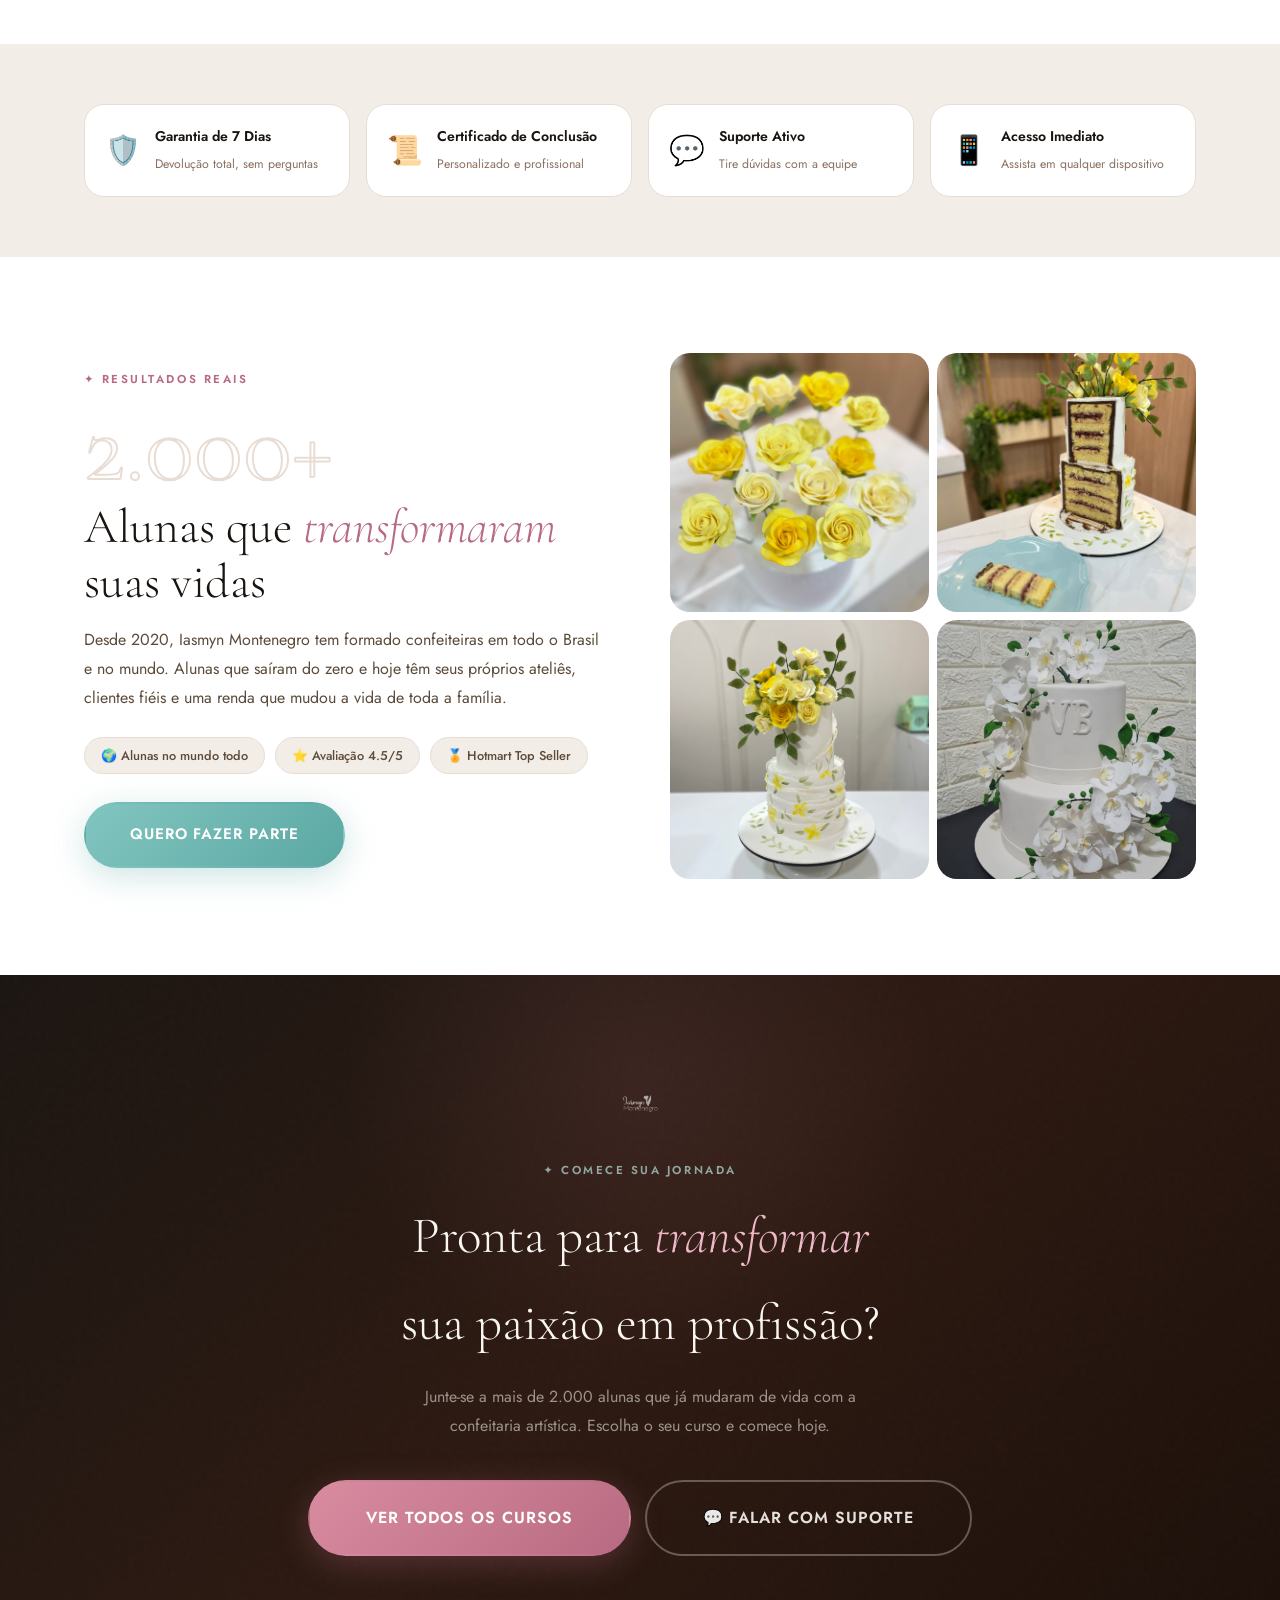
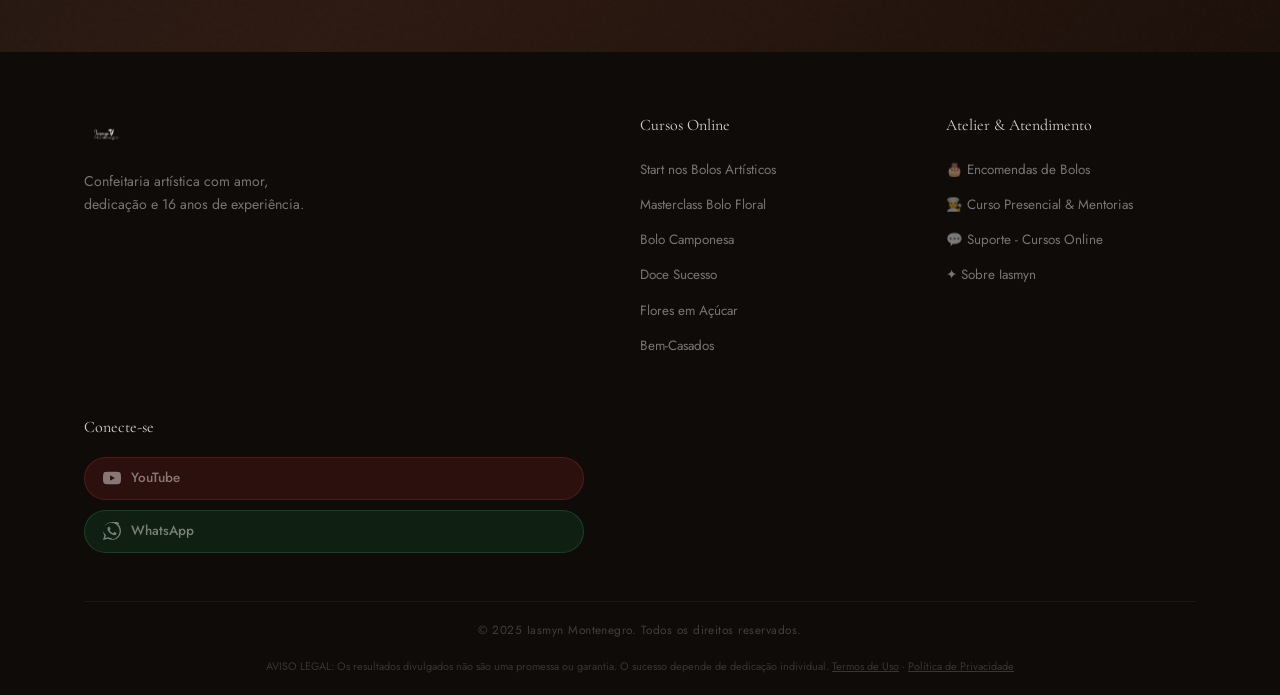
==== commit 612770c3: "Atualiza opcoes da pagina inicial e CNAME" ====
--- a/index.html
+++ b/index.html
@@ -1,13 +1,17 @@
-﻿<!DOCTYPE html>
+<!DOCTYPE html>
 <html lang="pt-BR">
+
 <head>
   <meta charset="UTF-8" />
   <meta name="viewport" content="width=device-width, initial-scale=1.0" />
   <title>Iasmyn Montenegro | Cursos de Confeitaria Artística</title>
-  <meta name="description" content="Aprenda confeitaria artística com Iasmyn Montenegro — 16 anos de experiência, formada em Gastronomia. Mais de 2.000 alunas transformadas. Cursos de pasta americana, bolos, doces e muito mais." />
+  <meta name="description"
+    content="Aprenda confeitaria artística com Iasmyn Montenegro — 16 anos de experiência, formada em Gastronomia. Mais de 2.000 alunas transformadas. Cursos de pasta americana, bolos, doces e muito mais." />
   <link rel="preconnect" href="https://fonts.googleapis.com" />
   <link rel="preconnect" href="https://fonts.gstatic.com" crossorigin />
-  <link href="https://fonts.googleapis.com/css2?family=Cormorant+Garamond:ital,wght@0,300;0,400;0,500;0,600;1,300;1,400;1,500&family=Jost:wght@300;400;500;600;700&display=swap" rel="stylesheet" />
+  <link
+    href="https://fonts.googleapis.com/css2?family=Cormorant+Garamond:ital,wght@0,300;0,400;0,500;0,600;1,300;1,400;1,500&family=Jost:wght@300;400;500;600;700&display=swap"
+    rel="stylesheet" />
   <link rel="stylesheet" href="style.css" />
   <style>
     /* ===== HOMEPAGE-SPECIFIC ===== */
@@ -24,15 +28,18 @@
       overflow: hidden;
       background: linear-gradient(135deg, var(--cream) 0%, var(--cream-2) 50%, #EDE3D9 100%);
     }
+
     .hero__left {
       padding: 80px 60px 80px 0;
       padding-left: max(24px, calc((100vw - 1160px) / 2 + 24px));
     }
+
     .hero__right {
       height: 100%;
       min-height: 100vh;
       position: relative;
     }
+
     .hero__photo {
       width: 100%;
       height: 100%;
@@ -41,20 +48,29 @@
       display: block;
       opacity: 1;
     }
+
     .hero__overlay {
       position: absolute;
       inset: 0;
-      background: linear-gradient(90deg, var(--cream) 0%, rgba(250,246,242,0.2) 50%, transparent 100%);
-    }
+      background: linear-gradient(90deg, var(--cream) 0%, rgba(250, 246, 242, 0.2) 50%, transparent 100%);
+    }
+
     .hero__glow {
       position: absolute;
-      top: 20%; left: 0;
-      width: 500px; height: 500px;
+      top: 20%;
+      left: 0;
+      width: 500px;
+      height: 500px;
       border-radius: 50%;
-      background: radial-gradient(circle, rgba(130,197,192,0.08) 0%, transparent 70%);
+      background: radial-gradient(circle, rgba(130, 197, 192, 0.08) 0%, transparent 70%);
       pointer-events: none;
     }
-    .hero__content { position: relative; z-index: 1; }
+
+    .hero__content {
+      position: relative;
+      z-index: 1;
+    }
+
     .hero__tag {
       display: inline-flex;
       align-items: center;
@@ -64,12 +80,13 @@
       letter-spacing: 0.22em;
       text-transform: uppercase;
       color: var(--mint-dark);
-      background: rgba(130,197,192,0.12);
-      border: 1px solid rgba(130,197,192,0.3);
+      background: rgba(130, 197, 192, 0.12);
+      border: 1px solid rgba(130, 197, 192, 0.3);
       padding: 6px 16px;
       border-radius: var(--r-full);
       margin-bottom: 24px;
     }
+
     .hero__title {
       font-family: var(--font-serif);
       font-size: clamp(2.8rem, 5vw, 4.4rem);
@@ -78,7 +95,13 @@
       line-height: 1.08;
       margin-bottom: 20px;
     }
-    .hero__title em { display: block; font-style: italic; color: var(--rose-dark); }
+
+    .hero__title em {
+      display: block;
+      font-style: italic;
+      color: var(--rose-dark);
+    }
+
     .hero__sub {
       font-size: 1rem;
       color: var(--brown);
@@ -86,7 +109,318 @@
       max-width: 460px;
       margin-bottom: 40px;
     }
-    .hero__ctas { display: flex; gap: 14px; flex-wrap: wrap; margin-bottom: 52px; }
+
+    .hero__ctas {
+      display: flex;
+      gap: 14px;
+      flex-wrap: wrap;
+      margin-bottom: 36px;
+    }
+
+    /* HERO SELECTOR - QUICK CHOICES */
+    .hero__selector {
+      margin-bottom: 36px;
+      max-width: 530px;
+    }
+
+    .hero__selector-label {
+      display: inline-flex;
+      align-items: center;
+      gap: 6px;
+      font-size: 0.74rem;
+      font-weight: 600;
+      letter-spacing: 0.16em;
+      text-transform: uppercase;
+      color: var(--brown-light);
+      margin-bottom: 12px;
+    }
+
+    .hero__selector-grid {
+      display: grid;
+      grid-template-columns: 1fr 1fr;
+      gap: 10px;
+    }
+
+    .hero__option-card {
+      display: flex;
+      align-items: center;
+      gap: 12px;
+      padding: 12px 14px;
+      background: rgba(255, 255, 255, 0.9);
+      backdrop-filter: blur(10px);
+      -webkit-backdrop-filter: blur(10px);
+      border: 1px solid rgba(220, 206, 196, 0.85);
+      border-radius: var(--r-md);
+      box-shadow: 0 2px 8px rgba(90, 60, 40, 0.05);
+      transition: all var(--t);
+      position: relative;
+      overflow: hidden;
+      text-decoration: none;
+    }
+
+    .hero__option-card::before {
+      content: '';
+      position: absolute;
+      top: 0;
+      left: 0;
+      width: 3px;
+      height: 100%;
+      background: var(--mint);
+      opacity: 0;
+      transition: opacity var(--t);
+    }
+
+    .hero__option-card:hover {
+      transform: translateY(-2px);
+      background: var(--white);
+      border-color: var(--mint-light);
+      box-shadow: var(--shadow-sm);
+    }
+
+    .hero__option-card:hover::before {
+      opacity: 1;
+    }
+
+    .hero__option-card--cursos {
+      background: linear-gradient(135deg, rgba(255, 255, 255, 0.98), rgba(243, 237, 231, 0.92));
+      border-color: rgba(130, 197, 192, 0.5);
+    }
+
+    .hero__option-card--cursos::before {
+      opacity: 1;
+      background: var(--mint-dark);
+    }
+
+    .hero__option-icon {
+      font-size: 1.35rem;
+      line-height: 1;
+      display: flex;
+      align-items: center;
+      justify-content: center;
+      width: 36px;
+      height: 36px;
+      min-width: 36px;
+      border-radius: 50%;
+      background: var(--cream);
+      transition: transform var(--t);
+    }
+
+    .hero__option-card:hover .hero__option-icon {
+      transform: scale(1.12);
+    }
+
+    .hero__option-info {
+      flex: 1;
+      min-width: 0;
+    }
+
+    .hero__option-info strong {
+      display: block;
+      font-size: 0.84rem;
+      font-weight: 600;
+      color: var(--dark);
+      line-height: 1.2;
+      white-space: nowrap;
+      overflow: hidden;
+      text-overflow: ellipsis;
+    }
+
+    .hero__option-info small {
+      display: block;
+      font-size: 0.70rem;
+      color: var(--brown-light);
+      line-height: 1.25;
+      white-space: nowrap;
+      overflow: hidden;
+      text-overflow: ellipsis;
+      margin-top: 2px;
+    }
+
+    .hero__option-arrow {
+      color: var(--mint-dark);
+      font-size: 0.95rem;
+      font-weight: 700;
+      transition: transform var(--t);
+    }
+
+    .hero__option-card:hover .hero__option-arrow {
+      transform: translate(2px, -2px);
+    }
+
+    /* ===== SEÇÃO HUB DE ESCOLHA / PORTAL ===== */
+    .hub-seletor {
+      padding: var(--section-py-sm) 0;
+      background: linear-gradient(180deg, #F3EDE7 0%, var(--cream) 100%);
+      border-top: 1px solid var(--cream-3);
+      border-bottom: 1px solid var(--cream-3);
+      position: relative;
+    }
+
+    .hub-seletor__grid {
+      display: grid;
+      grid-template-columns: repeat(4, 1fr);
+      gap: 20px;
+    }
+
+    .hub-card {
+      background: var(--white);
+      border: 1px solid var(--cream-3);
+      border-radius: var(--r-xl);
+      padding: 30px 22px;
+      display: flex;
+      flex-direction: column;
+      position: relative;
+      transition: all var(--t);
+      box-shadow: var(--shadow-sm);
+    }
+
+    .hub-card:hover {
+      transform: translateY(-5px);
+      box-shadow: var(--shadow-xl);
+      border-color: var(--mint-light);
+    }
+
+    .hub-card__badge {
+      position: absolute;
+      top: 18px;
+      right: 18px;
+      font-size: 0.68rem;
+      font-weight: 600;
+      letter-spacing: 0.08em;
+      text-transform: uppercase;
+      padding: 4px 10px;
+      border-radius: var(--r-full);
+      background: rgba(130, 197, 192, 0.15);
+      color: var(--mint-dark);
+      border: 1px solid rgba(130, 197, 192, 0.3);
+    }
+
+    .hub-card__badge--rose {
+      background: rgba(217, 140, 160, 0.15);
+      color: var(--rose-dark);
+      border-color: rgba(217, 140, 160, 0.3);
+    }
+
+    .hub-card__badge--gold {
+      background: rgba(201, 169, 110, 0.15);
+      color: #9E7938;
+      border-color: rgba(201, 169, 110, 0.3);
+    }
+
+    .hub-card__badge--mint {
+      background: rgba(130, 197, 192, 0.15);
+      color: var(--mint-dark);
+      border-color: rgba(130, 197, 192, 0.3);
+    }
+
+    .hub-card__icon-wrap {
+      width: 54px;
+      height: 54px;
+      border-radius: var(--r-lg);
+      background: linear-gradient(135deg, var(--cream) 0%, var(--cream-2) 100%);
+      border: 1px solid var(--cream-3);
+      display: flex;
+      align-items: center;
+      justify-content: center;
+      font-size: 1.75rem;
+      margin-bottom: 18px;
+      transition: transform var(--t);
+    }
+
+    .hub-card:hover .hub-card__icon-wrap {
+      transform: scale(1.1) rotate(4deg);
+    }
+
+    .hub-card__title {
+      font-family: var(--font-serif);
+      font-size: 1.5rem;
+      font-weight: 500;
+      color: var(--dark);
+      line-height: 1.2;
+      margin-bottom: 10px;
+    }
+
+    .hub-card__desc {
+      font-size: 0.88rem;
+      color: var(--brown);
+      line-height: 1.6;
+      margin-bottom: 18px;
+      flex-grow: 1;
+    }
+
+    .hub-card__features {
+      margin-bottom: 22px;
+      padding-top: 14px;
+      border-top: 1px solid var(--cream-2);
+      display: flex;
+      flex-direction: column;
+      gap: 7px;
+    }
+
+    .hub-card__features li {
+      font-size: 0.80rem;
+      color: var(--brown-light);
+      display: flex;
+      align-items: center;
+      gap: 7px;
+      line-height: 1.4;
+    }
+
+    .chk-mini {
+      display: inline-flex;
+      align-items: center;
+      justify-content: center;
+      width: 16px;
+      height: 16px;
+      min-width: 16px;
+      border-radius: 50%;
+      background: rgba(130, 197, 192, 0.2);
+      color: var(--mint-dark);
+      font-size: 0.65rem;
+      font-weight: 700;
+    }
+
+    .hub-card__btn {
+      display: inline-flex;
+      align-items: center;
+      justify-content: center;
+      gap: 8px;
+      padding: 12px 18px;
+      border-radius: var(--r-full);
+      font-size: 0.82rem;
+      font-weight: 600;
+      letter-spacing: 0.04em;
+      text-transform: uppercase;
+      text-align: center;
+      transition: var(--t);
+      margin-top: auto;
+      text-decoration: none;
+    }
+
+    .hub-card__btn--primary {
+      background: linear-gradient(135deg, var(--mint), var(--mint-dark));
+      color: var(--white);
+      box-shadow: 0 4px 14px rgba(91, 168, 163, 0.35);
+    }
+
+    .hub-card:hover .hub-card__btn--primary {
+      box-shadow: 0 6px 20px rgba(91, 168, 163, 0.5);
+      transform: translateY(-2px);
+    }
+
+    .hub-card__btn--wa {
+      background: #25D366;
+      color: var(--white);
+      box-shadow: 0 4px 14px rgba(37, 211, 102, 0.3);
+    }
+
+    .hub-card:hover .hub-card__btn--wa {
+      background: #20BA5A;
+      box-shadow: 0 6px 20px rgba(37, 211, 102, 0.45);
+      transform: translateY(-2px);
+    }
+
+
     .hero__stats {
       display: grid;
       grid-template-columns: repeat(3, 1fr);
@@ -98,11 +432,13 @@
       max-width: 400px;
       box-shadow: var(--shadow-sm);
     }
+
     .hero__stat {
       padding: 20px;
       background: var(--white);
       text-align: center;
     }
+
     .hero__stat-n {
       display: block;
       font-family: var(--font-serif);
@@ -111,6 +447,7 @@
       color: var(--dark);
       line-height: 1;
     }
+
     .hero__stat-l {
       font-size: 0.68rem;
       letter-spacing: 0.1em;
@@ -120,17 +457,27 @@
     }
 
     /* TICKER */
-    .ticker { margin: 0; }
+    .ticker {
+      margin: 0;
+    }
 
     /* SOBRE */
-    .sobre { padding: var(--section-py) 0; background: var(--cream); }
+    .sobre {
+      padding: var(--section-py) 0;
+      background: var(--cream);
+    }
+
     .sobre__grid {
       display: grid;
       grid-template-columns: 1fr 1fr;
       gap: 80px;
       align-items: center;
     }
-    .sobre__img-block { position: relative; }
+
+    .sobre__img-block {
+      position: relative;
+    }
+
     .sobre__img-outer {
       background: linear-gradient(135deg, var(--cream-2) 0%, var(--cream-3) 100%);
       border-radius: var(--r-2xl);
@@ -138,7 +485,13 @@
       box-shadow: var(--shadow-lg);
       border: 1px solid var(--cream-3);
     }
-    .sobre__logo { width: 100%; max-width: 300px; margin: 0 auto; }
+
+    .sobre__logo {
+      width: 100%;
+      max-width: 300px;
+      margin: 0 auto;
+    }
+
     .sobre__badge-wrap {
       position: absolute;
       bottom: -16px;
@@ -147,6 +500,7 @@
       flex-direction: column;
       gap: 10px;
     }
+
     .sobre__mini-badge {
       background: var(--white);
       border: 1px solid var(--cream-3);
@@ -158,22 +512,54 @@
       gap: 10px;
       min-width: 180px;
     }
-    .sobre__mini-badge .icon { font-size: 1.4rem; }
-    .sobre__mini-badge strong { display: block; font-size: 0.85rem; color: var(--dark); line-height: 1.2; }
-    .sobre__mini-badge span { font-size: 0.72rem; color: var(--brown-light); }
+
+    .sobre__mini-badge .icon {
+      font-size: 1.4rem;
+    }
+
+    .sobre__mini-badge strong {
+      display: block;
+      font-size: 0.85rem;
+      color: var(--dark);
+      line-height: 1.2;
+    }
+
+    .sobre__mini-badge span {
+      font-size: 0.72rem;
+      color: var(--brown-light);
+    }
+
     .sobre__bg-accent {
       position: absolute;
       inset: -24px;
       background:
-        radial-gradient(circle at 20% 20%, rgba(130,197,192,0.1) 0%, transparent 60%),
-        radial-gradient(circle at 80% 80%, rgba(217,140,160,0.08) 0%, transparent 50%);
+        radial-gradient(circle at 20% 20%, rgba(130, 197, 192, 0.1) 0%, transparent 60%),
+        radial-gradient(circle at 80% 80%, rgba(217, 140, 160, 0.08) 0%, transparent 50%);
       border-radius: var(--r-2xl);
       z-index: -1;
     }
-    .sobre__text p { font-size: 1rem; color: var(--brown); line-height: 1.85; margin-bottom: 16px; }
-    .sobre__text strong { color: var(--dark); font-weight: 600; }
-    .sobre__text em { color: var(--rose-dark); font-style: italic; }
-    .sobre__checks { margin: 28px 0 36px; }
+
+    .sobre__text p {
+      font-size: 1rem;
+      color: var(--brown);
+      line-height: 1.85;
+      margin-bottom: 16px;
+    }
+
+    .sobre__text strong {
+      color: var(--dark);
+      font-weight: 600;
+    }
+
+    .sobre__text em {
+      color: var(--rose-dark);
+      font-style: italic;
+    }
+
+    .sobre__checks {
+      margin: 28px 0 36px;
+    }
+
     .sobre__checks li {
       display: flex;
       align-items: center;
@@ -183,9 +569,15 @@
       padding: 8px 0;
       border-bottom: 1px solid var(--cream-3);
     }
-    .sobre__checks li:last-child { border-bottom: none; }
+
+    .sobre__checks li:last-child {
+      border-bottom: none;
+    }
+
     .chk-icon {
-      width: 22px; height: 22px; min-width: 22px;
+      width: 22px;
+      height: 22px;
+      min-width: 22px;
       border-radius: 50%;
       background: linear-gradient(135deg, var(--mint), var(--mint-dark));
       display: inline-flex;
@@ -197,12 +589,17 @@
     }
 
     /* CURSOS */
-    .cursos { padding: var(--section-py) 0; background: var(--white); }
+    .cursos {
+      padding: var(--section-py) 0;
+      background: var(--white);
+    }
+
     .cursos__grid {
       display: grid;
       grid-template-columns: repeat(3, 1fr);
       gap: 24px;
     }
+
     .curso-hub-card {
       border-radius: var(--r-xl);
       overflow: hidden;
@@ -213,17 +610,20 @@
       cursor: pointer;
       group: true;
     }
+
     .curso-hub-card::before {
       content: '';
       position: absolute;
       inset: 0;
-      background: linear-gradient(to top, rgba(14,11,8,0.92) 0%, rgba(14,11,8,0.4) 50%, transparent 100%);
+      background: linear-gradient(to top, rgba(14, 11, 8, 0.92) 0%, rgba(14, 11, 8, 0.4) 50%, transparent 100%);
       z-index: 1;
       transition: var(--t);
     }
+
     .curso-hub-card:hover::before {
-      background: linear-gradient(to top, rgba(14,11,8,0.96) 0%, rgba(14,11,8,0.6) 60%, rgba(14,11,8,0.1) 100%);
-    }
+      background: linear-gradient(to top, rgba(14, 11, 8, 0.96) 0%, rgba(14, 11, 8, 0.6) 60%, rgba(14, 11, 8, 0.1) 100%);
+    }
+
     .curso-hub-card__img {
       position: absolute;
       inset: 0;
@@ -232,7 +632,11 @@
       object-fit: cover;
       transition: transform 0.6s ease;
     }
-    .curso-hub-card:hover .curso-hub-card__img { transform: scale(1.05); }
+
+    .curso-hub-card:hover .curso-hub-card__img {
+      transform: scale(1.05);
+    }
+
     .curso-hub-card__content {
       position: absolute;
       inset: 0;
@@ -242,6 +646,7 @@
       justify-content: flex-end;
       padding: 28px;
     }
+
     .curso-hub-card__logo {
       max-width: 120px;
       max-height: 80px;
@@ -250,6 +655,7 @@
       filter: brightness(0) invert(1);
       opacity: 0.9;
     }
+
     .curso-hub-card__type {
       font-size: 0.68rem;
       font-weight: 600;
@@ -258,6 +664,7 @@
       color: var(--mint);
       margin-bottom: 6px;
     }
+
     .curso-hub-card__title {
       font-family: var(--font-serif);
       font-size: 1.4rem;
@@ -266,19 +673,22 @@
       line-height: 1.2;
       margin-bottom: 8px;
     }
+
     .curso-hub-card__desc {
       font-size: 0.82rem;
-      color: rgba(250,246,242,0.6);
+      color: rgba(250, 246, 242, 0.6);
       line-height: 1.6;
       margin-bottom: 16px;
       opacity: 0;
       transform: translateY(8px);
       transition: var(--t-slow);
     }
+
     .curso-hub-card:hover .curso-hub-card__desc {
       opacity: 1;
       transform: translateY(0);
     }
+
     .curso-hub-card__cta {
       display: inline-flex;
       align-items: center;
@@ -290,14 +700,18 @@
       color: var(--rose-light);
       transition: gap var(--t);
     }
-    .curso-hub-card:hover .curso-hub-card__cta { gap: 10px; }
+
+    .curso-hub-card:hover .curso-hub-card__cta {
+      gap: 10px;
+    }
+
     .curso-hub-card__price {
       position: absolute;
       top: 20px;
       right: 20px;
-      background: rgba(14,11,8,0.7);
+      background: rgba(14, 11, 8, 0.7);
       backdrop-filter: blur(8px);
-      border: 1px solid rgba(255,255,255,0.1);
+      border: 1px solid rgba(255, 255, 255, 0.1);
       border-radius: var(--r-full);
       padding: 6px 14px;
       font-size: 0.8rem;
@@ -305,6 +719,7 @@
       color: var(--cream);
       z-index: 3;
     }
+
     /* Featured (first card — wider) */
     .curso-hub-card--featured {
       grid-column: 1 / 3;
@@ -312,12 +727,17 @@
     }
 
     /* GARANTIAS */
-    .garantias { padding: 60px 0; background: var(--cream-2); }
+    .garantias {
+      padding: 60px 0;
+      background: var(--cream-2);
+    }
+
     .garantias__row {
       display: grid;
       grid-template-columns: repeat(4, 1fr);
       gap: 16px;
     }
+
     .garantia-item {
       display: flex;
       align-items: center;
@@ -328,13 +748,36 @@
       border-radius: var(--r-lg);
       transition: var(--t);
     }
-    .garantia-item:hover { border-color: var(--mint); transform: translateY(-3px); box-shadow: var(--shadow-sm); }
-    .garantia-item .g-ico { font-size: 1.8rem; flex-shrink: 0; }
-    .garantia-item strong { display: block; font-size: 0.88rem; font-weight: 600; color: var(--dark); }
-    .garantia-item span { font-size: 0.77rem; color: var(--brown-light); }
+
+    .garantia-item:hover {
+      border-color: var(--mint);
+      transform: translateY(-3px);
+      box-shadow: var(--shadow-sm);
+    }
+
+    .garantia-item .g-ico {
+      font-size: 1.8rem;
+      flex-shrink: 0;
+    }
+
+    .garantia-item strong {
+      display: block;
+      font-size: 0.88rem;
+      font-weight: 600;
+      color: var(--dark);
+    }
+
+    .garantia-item span {
+      font-size: 0.77rem;
+      color: var(--brown-light);
+    }
 
     /* SOCIAL PROOF */
-    .social-proof { padding: var(--section-py) 0; background: var(--white); }
+    .social-proof {
+      padding: var(--section-py) 0;
+      background: var(--white);
+    }
+
     .proof-number {
       font-family: var(--font-serif);
       font-size: clamp(4rem, 8vw, 7rem);
@@ -344,14 +787,24 @@
       line-height: 0.9;
       margin-bottom: 8px;
     }
+
     .proof-grid {
       display: grid;
       grid-template-columns: 1fr 1fr;
       gap: 60px;
       align-items: center;
     }
-    .proof-text h2 { margin-bottom: 16px; }
-    .proof-text p { font-size: 1rem; color: var(--brown); line-height: 1.8; margin-bottom: 24px; }
+
+    .proof-text h2 {
+      margin-bottom: 16px;
+    }
+
+    .proof-text p {
+      font-size: 1rem;
+      color: var(--brown);
+      line-height: 1.8;
+      margin-bottom: 24px;
+    }
 
     /* CTA FINAL */
     .cta-final {
@@ -361,25 +814,37 @@
       overflow: hidden;
       text-align: center;
     }
+
     .cta-final__noise {
-      position: absolute; inset: 0;
+      position: absolute;
+      inset: 0;
       background-image: url("data:image/svg+xml,%3Csvg viewBox='0 0 200 200' xmlns='http://www.w3.org/2000/svg'%3E%3Cfilter id='n'%3E%3CfeTurbulence type='fractalNoise' baseFrequency='0.65' numOctaves='4' stitchTiles='stitch'/%3E%3C/filter%3E%3Crect width='100%25' height='100%25' filter='url(%23n)' opacity='0.025'/%3E%3C/svg%3E");
       pointer-events: none;
     }
+
     .cta-final__glow {
       position: absolute;
-      top: -200px; left: 50%; transform: translateX(-50%);
-      width: 600px; height: 600px;
+      top: -200px;
+      left: 50%;
+      transform: translateX(-50%);
+      width: 600px;
+      height: 600px;
       border-radius: 50%;
-      background: radial-gradient(circle, rgba(217,140,160,0.1) 0%, transparent 70%);
+      background: radial-gradient(circle, rgba(217, 140, 160, 0.1) 0%, transparent 70%);
       pointer-events: none;
     }
-    .cta-final__content { position: relative; z-index: 1; }
+
+    .cta-final__content {
+      position: relative;
+      z-index: 1;
+    }
+
     .cta-final__logo {
       width: 64px;
       margin: 0 auto 20px;
       filter: brightness(0) invert(1) opacity(0.6);
     }
+
     .cta-final__title {
       font-family: var(--font-serif);
       font-size: clamp(2.2rem, 4vw, 3.4rem);
@@ -387,36 +852,103 @@
       color: var(--cream);
       margin-bottom: 16px;
     }
-    .cta-final__title em { font-style: italic; color: var(--rose-light); }
+
+    .cta-final__title em {
+      font-style: italic;
+      color: var(--rose-light);
+    }
+
     .cta-final__sub {
       font-size: 1rem;
-      color: rgba(250,246,242,0.55);
+      color: rgba(250, 246, 242, 0.55);
       max-width: 500px;
       margin: 0 auto 40px;
       line-height: 1.8;
     }
-    .cta-final__btns { display: flex; gap: 14px; justify-content: center; flex-wrap: wrap; }
+
+    .cta-final__btns {
+      display: flex;
+      gap: 14px;
+      justify-content: center;
+      flex-wrap: wrap;
+    }
 
     /* RESPONSIVE HOMEPAGE */
     @media (max-width: 1024px) {
-      .hero { grid-template-columns: 1fr; }
-      .hero__right { display: none; }
-      .hero__left { padding: 140px 24px 80px; }
-      .sobre__grid { grid-template-columns: 1fr; gap: 48px; }
-      .cursos__grid { grid-template-columns: repeat(2, 1fr); }
-      .curso-hub-card--featured { grid-column: 1 / -1; }
-      .garantias__row { grid-template-columns: repeat(2, 1fr); }
-      .proof-grid { grid-template-columns: 1fr; }
-    }
+      .hero {
+        grid-template-columns: 1fr;
+      }
+
+      .hero__right {
+        display: none;
+      }
+
+      .hero__left {
+        padding: 140px 24px 80px;
+      }
+
+      .sobre__grid {
+        grid-template-columns: 1fr;
+        gap: 48px;
+      }
+
+      .cursos__grid {
+        grid-template-columns: repeat(2, 1fr);
+      }
+
+      .curso-hub-card--featured {
+        grid-column: 1 / -1;
+      }
+
+      .garantias__row {
+        grid-template-columns: repeat(2, 1fr);
+      }
+
+      .proof-grid {
+        grid-template-columns: 1fr;
+      }
+
+      .hub-seletor__grid {
+        grid-template-columns: repeat(2, 1fr);
+      }
+    }
+
     @media (max-width: 768px) {
-      .hero__stats { grid-template-columns: 1fr 1fr 1fr; }
-      .cursos__grid { grid-template-columns: 1fr; }
-      .curso-hub-card { aspect-ratio: 4/3; }
-      .curso-hub-card--featured { aspect-ratio: 3/2; }
-      .garantias__row { grid-template-columns: 1fr; }
+      .hero__selector-grid {
+        grid-template-columns: 1fr;
+      }
+
+      .hub-seletor__grid {
+        grid-template-columns: 1fr;
+      }
+
+      .hub-card {
+        padding: 24px 18px;
+      }
+
+      .hero__stats {
+        grid-template-columns: 1fr 1fr 1fr;
+      }
+
+      .cursos__grid {
+        grid-template-columns: 1fr;
+      }
+
+      .curso-hub-card {
+        aspect-ratio: 4/3;
+      }
+
+      .curso-hub-card--featured {
+        aspect-ratio: 3/2;
+      }
+
+      .garantias__row {
+        grid-template-columns: 1fr;
+      }
     }
   </style>
 </head>
+
 <body>
 
   <!-- ===== HEADER ===== -->
@@ -427,12 +959,18 @@
           <img src="png logo/PNG/1.png" alt="Iasmyn Montenegro" />
         </a>
         <ul class="nav__links">
-          <li><a href="#cursos" class="nav__link" id="nav-cursos">Cursos</a></li>
+          <li><a href="#cursos" class="nav__link" id="nav-cursos">Cursos Online</a></li>
+          <li><a
+              href="https://api.whatsapp.com/send/?phone=5583999684684&text=Ol%C3%A1%21+Quero+encomendar+bolos+e+doces+decorados."
+              target="_blank" rel="noopener noreferrer" class="nav__link" id="nav-encomendas">Encomendas</a></li>
+          <li><a
+              href="https://api.whatsapp.com/send/?phone=5583999684684&text=Ol%C3%A1%21+Vim+atrav%C3%A9s+do+seu+site+e+gostaria+de+mais+informa%C3%A7%C3%B5es+sobre+as+mentorias+particulares."
+              target="_blank" rel="noopener noreferrer" class="nav__link" id="nav-presencial">Curso Presencial</a></li>
           <li><a href="#sobre" class="nav__link" id="nav-sobre">Sobre</a></li>
           <li>
-            <a href="https://api.whatsapp.com/send/?phone=%2B5583996020418&text=Ol%C3%A1%2C+gostaria+de+solicitar+o+menu+para+fazer+minha+matr%C3%ADcula"
-               target="_blank" class="nav__cta" id="nav-wa">
-              Fale Comigo
+            <a href="https://api.whatsapp.com/send/?phone=5583999684684&text=Ol%C3%A1%21+Tenho+interesse+no+curso+online+e+gostaria+de+tirar+uma+d%C3%BAvida+antes+de+finalizar+a+minha+compra."
+              target="_blank" rel="noopener noreferrer" class="nav__cta" id="nav-wa">
+              Suporte Online
             </a>
           </li>
         </ul>
@@ -445,12 +983,16 @@
 
   <!-- MOBILE NAV -->
   <nav class="mobile-nav" id="mobile-nav">
-    <a href="#cursos" class="nav__link" id="mob-cursos">Cursos</a>
-    <a href="#sobre" class="nav__link" id="mob-sobre">Sobre</a>
-    <a href="https://www.youtube.com/@iasmynmontenegro" target="_blank" class="nav__link" id="mob-yt">YouTube</a>
-    <a href="https://api.whatsapp.com/send/?phone=%2B5583996020418&text=Ol%C3%A1%2C+gostaria+de+tirar+uma+d%C3%BAvida"
-       target="_blank" class="btn btn-primary" id="mob-wa">
-      WhatsApp
+    <a href="#cursos" class="nav__link" id="mob-cursos">🎓 Cursos Online</a>
+    <a href="https://api.whatsapp.com/send/?phone=5583999684684&text=Ol%C3%A1%21+Quero+encomendar+bolos+e+doces+decorados."
+      target="_blank" rel="noopener noreferrer" class="nav__link" id="mob-encomendas">🎂 Encomendas de Bolos</a>
+    <a href="https://api.whatsapp.com/send/?phone=5583999684684&text=Ol%C3%A1%21+Vim+atrav%C3%A9s+do+seu+site+e+gostaria+de+mais+informa%C3%A7%C3%B5es+sobre+as+mentorias+particulares."
+      target="_blank" rel="noopener noreferrer" class="nav__link" id="mob-presencial">👩‍🍳 Curso Presencial &
+      Mentorias</a>
+    <a href="#sobre" class="nav__link" id="mob-sobre">✦ Sobre Iasmyn</a>
+    <a href="https://api.whatsapp.com/send/?phone=5583999684684&text=Ol%C3%A1%21+Tenho+interesse+no+curso+online+e+gostaria+de+tirar+uma+d%C3%BAvida+antes+de+finalizar+a+minha+compra."
+      target="_blank" rel="noopener noreferrer" class="btn btn-primary" id="mob-wa">
+      💬 Suporte - Cursos Online
     </a>
   </nav>
 
@@ -464,19 +1006,69 @@
           Transforme sua<br>paixão em<br><em>arte e lucro</em>
         </h1>
         <p class="hero__sub">
-          Aprenda pasta americana, bolos decorados e doces finos com Iasmyn Montenegro — 
+          Atelier de confeitaria artística e escola com Iasmyn Montenegro —
           16 anos de experiência, formada em Gastronomia, mais de 2.000 alunas transformadas.
         </p>
+
+        <!-- SELETOR DE ACESSO IMEDIATO NO HERO -->
+        <div class="hero__selector">
+          <div class="hero__selector-label">✦ Escolha o que você procura hoje:</div>
+          <div class="hero__selector-grid">
+            <a href="#cursos" class="hero__option-card hero__option-card--cursos" id="hero-opt-cursos">
+              <span class="hero__option-icon">🎓</span>
+              <div class="hero__option-info">
+                <strong>Cursos Online</strong>
+                <small>Aprenda no seu ritmo</small>
+              </div>
+              <span class="hero__option-arrow">↓</span>
+            </a>
+
+            <a href="https://api.whatsapp.com/send/?phone=5583999684684&text=Ol%C3%A1%21+Quero+encomendar+bolos+e+doces+decorados."
+              target="_blank" rel="noopener noreferrer" class="hero__option-card" id="hero-opt-encomendas">
+              <span class="hero__option-icon">🎂</span>
+              <div class="hero__option-info">
+                <strong>Encomendas de Bolos</strong>
+                <small>Bolos & doces decorados</small>
+              </div>
+              <span class="hero__option-arrow">↗</span>
+            </a>
+
+            <a href="https://api.whatsapp.com/send/?phone=5583999684684&text=Ol%C3%A1%21+Vim+atrav%C3%A9s+do+seu+site+e+gostaria+de+mais+informa%C3%A7%C3%B5es+sobre+as+mentorias+particulares."
+              target="_blank" rel="noopener noreferrer" class="hero__option-card" id="hero-opt-presencial">
+              <span class="hero__option-icon">👩‍🍳</span>
+              <div class="hero__option-info">
+                <strong>Curso Presencial</strong>
+                <small>Mentorias particulares</small>
+              </div>
+              <span class="hero__option-arrow">↗</span>
+            </a>
+
+            <a href="https://api.whatsapp.com/send/?phone=5583999684684&text=Ol%C3%A1%21+Tenho+interesse+no+curso+online+e+gostaria+de+tirar+uma+d%C3%BAvida+antes+de+finalizar+a+minha+compra."
+              target="_blank" rel="noopener noreferrer" class="hero__option-card" id="hero-opt-suporte">
+              <span class="hero__option-icon">💬</span>
+              <div class="hero__option-info">
+                <strong>Suporte do Curso</strong>
+                <small>Tire dúvidas e matrículas</small>
+              </div>
+              <span class="hero__option-arrow">↗</span>
+            </a>
+          </div>
+        </div>
+
         <div class="hero__ctas">
-          <a href="#cursos" class="btn btn-primary btn-lg" id="hero-cursos-btn">
-            Ver os Cursos
+          <a href="#central-opcoes" class="btn btn-outline btn-lg" id="hero-opcoes-btn">
+            Conhecer Todos os Serviços ↓
           </a>
-          <a href="https://www.youtube.com/@iasmynmontenegro" target="_blank"
-             class="btn btn-outline btn-lg" id="hero-yt-btn">
-            <svg width="16" height="16" viewBox="0 0 24 24" fill="currentColor"><path d="M19.59 6.69a4.83 4.83 0 01-3.77-4.25V2h-3.45v13.67a2.89 2.89 0 01-2.88 2.5 2.89 2.89 0 01-2.89-2.89 2.89 2.89 0 012.89-2.89c.28 0 .54.04.79.1V9.01a6.33 6.33 0 00-.79-.05 6.34 6.34 0 00-6.34 6.34 6.34 6.34 0 006.34 6.34 6.34 6.34 0 006.33-6.34V8.36a8.16 8.16 0 004.77 1.52v-3.4a4.85 4.85 0 01-1-.79z"/></svg>
+          <a href="https://www.youtube.com/@iasmynmontenegro" target="_blank" rel="noopener noreferrer"
+            class="btn btn-outline btn-lg" id="hero-yt-btn">
+            <svg width="16" height="16" viewBox="0 0 24 24" fill="currentColor">
+              <path
+                d="M19.59 6.69a4.83 4.83 0 01-3.77-4.25V2h-3.45v13.67a2.89 2.89 0 01-2.88 2.5 2.89 2.89 0 01-2.89-2.89 2.89 2.89 0 012.89-2.89c.28 0 .54.04.79.1V9.01a6.33 6.33 0 00-.79-.05 6.34 6.34 0 00-6.34 6.34 6.34 6.34 0 006.34 6.34 6.34 6.34 0 006.33-6.34V8.36a8.16 8.16 0 004.77 1.52v-3.4a4.85 4.85 0 01-1-.79z" />
+            </svg>
             Aulas Grátis
           </a>
         </div>
+
         <div class="hero__stats">
           <div class="hero__stat">
             <span class="hero__stat-n">16+</span>
@@ -494,9 +1086,127 @@
       </div>
     </div>
     <div class="hero__right">
-      <img src="images/iasmyn-hero.jpg"
-           alt="Iasmyn Montenegro" class="hero__photo" />
+      <img src="images/iasmyn-hero.jpg" alt="Iasmyn Montenegro" class="hero__photo" />
       <div class="hero__overlay"></div>
+    </div>
+  </section>
+
+  <!-- ===== CENTRAL DE OPÇÕES / HUB DE ACESSO ===== -->
+  <section class="hub-seletor" id="central-opcoes">
+    <div class="container">
+      <div class="sec-header" data-fade>
+        <span class="label">✦ Atelier & Confeitaria Artística</span>
+        <h2 class="h2">Como podemos te ajudar <em>hoje?</em></h2>
+        <p class="body-lg">
+          Escolha uma das opções abaixo para ser direcionada imediatamente ao conteúdo ou atendimento:
+        </p>
+      </div>
+
+      <div class="hub-seletor__grid" data-stagger="70">
+
+        <!-- 1. CURSOS ONLINE -->
+        <div class="hub-card hub-card--cursos" id="card-hub-cursos">
+          <div class="hub-card__badge">100% Online</div>
+          <div class="hub-card__icon-wrap">
+            <span class="hub-card__icon">🎓</span>
+          </div>
+          <h3 class="hub-card__title">Cursos Online</h3>
+          <p class="hub-card__desc">
+            Aprenda confeitaria artística, pasta americana e doces finos sem sair de casa. Aulas práticas, passo a passo
+            e certificado.
+          </p>
+          <ul class="hub-card__features">
+            <li><span class="chk-mini">✓</span> 6 cursos do zero ao avançado</li>
+            <li><span class="chk-mini">✓</span> Acesso imediato no seu ritmo</li>
+            <li><span class="chk-mini">✓</span> Comunidade com +2.000 alunas</li>
+          </ul>
+          <a href="#cursos" class="hub-card__btn hub-card__btn--primary" id="hub-btn-cursos">
+            Ver Todos os Cursos
+            <svg width="15" height="15" viewBox="0 0 24 24" fill="none" stroke="currentColor" stroke-width="2.5">
+              <path d="M5 12h14M12 5l7 7-7 7" />
+            </svg>
+          </a>
+        </div>
+
+        <!-- 2. ENCOMENDAS DE BOLOS DECORADOS -->
+        <div class="hub-card hub-card--encomendas" id="card-hub-encomendas">
+          <div class="hub-card__badge hub-card__badge--rose">Sob Encomenda</div>
+          <div class="hub-card__icon-wrap">
+            <span class="hub-card__icon">🎂</span>
+          </div>
+          <h3 class="hub-card__title">Encomendas de Bolos</h3>
+          <p class="hub-card__desc">
+            Bolos decorados e doces finos exclusivos para aniversários, casamentos e celebrações inesquecíveis em João
+            Pessoa e região.
+          </p>
+          <ul class="hub-card__features">
+            <li><span class="chk-mini">✓</span> Design exclusivo e personalizado</li>
+            <li><span class="chk-mini">✓</span> Massas, recheios e acabamento premium</li>
+            <li><span class="chk-mini">✓</span> Atendimento personalizado via WhatsApp</li>
+          </ul>
+          <a href="https://api.whatsapp.com/send/?phone=5583996020418&text=Ol%C3%A1%21+Quero+encomendar+bolos+e+doces+decorados."
+            target="_blank" rel="noopener noreferrer" class="hub-card__btn hub-card__btn--wa" id="hub-btn-encomendas">
+            Pedir no WhatsApp
+            <svg width="15" height="15" viewBox="0 0 24 24" fill="currentColor">
+              <path
+                d="M17.47 14.38c-.3-.15-1.76-.87-2.03-.97-.27-.1-.47-.15-.67.15-.2.3-.77.97-.94 1.16-.17.2-.35.22-.65.07-.3-.15-1.26-.46-2.4-1.48-.88-.79-1.48-1.76-1.65-2.06-.17-.3-.02-.46.13-.6.13-.13.3-.35.45-.52.15-.17.2-.3.3-.5.1-.2.05-.37-.02-.52-.08-.15-.67-1.61-.92-2.21-.24-.58-.49-.5-.67-.51h-.57c-.2 0-.52.07-.79.37-.27.3-1.04 1.02-1.04 2.48s1.07 2.88 1.22 3.07c.15.2 2.1 3.2 5.08 4.49.71.31 1.26.49 1.69.63.71.23 1.36.2 1.87.12.57-.08 1.76-.72 2-1.41.25-.7.25-1.3.17-1.41-.07-.12-.27-.2-.57-.35zm-5.42 7.4h-.004a9.87 9.87 0 01-5.03-1.38l-.36-.21-3.74.98 1-3.65-.24-.37A9.86 9.86 0 01.16 11.9C.16 5.88 5.04 1 11.05 1c2.96 0 5.74 1.15 7.83 3.24a10.98 10.98 0 013.24 7.83c-.003 6.1-4.97 11.06-11.05 11.06zm9.41-20.47A11.82 11.82 0 0012.05 0C5.5 0 .16 5.34.16 11.89c0 2.1.55 4.14 1.59 5.95L.06 24l6.3-1.65a11.89 11.89 0 005.68 1.45h.005c6.55 0 11.9-5.34 11.9-11.9 0-3.18-1.24-6.17-3.49-8.42z" />
+            </svg>
+          </a>
+        </div>
+
+        <!-- 3. CURSO PRESENCIAL -->
+        <div class="hub-card hub-card--presencial" id="card-hub-presencial">
+          <div class="hub-card__badge hub-card__badge--gold">Mentorias VIP</div>
+          <div class="hub-card__icon-wrap">
+            <span class="hub-card__icon">👩‍🍳</span>
+          </div>
+          <h3 class="hub-card__title">Curso Presencial</h3>
+          <p class="hub-card__desc">
+            Treinamento prático direto no atelier com Iasmyn Montenegro em João Pessoa. Mentorias particulares para
+            acelerar seus resultados.
+          </p>
+          <ul class="hub-card__features">
+            <li><span class="chk-mini">✓</span> Aulas práticas presenciais</li>
+            <li><span class="chk-mini">✓</span> Correção de postura e técnica na hora</li>
+            <li><span class="chk-mini">✓</span> Conteúdo personalizado ao seu nível</li>
+          </ul>
+          <a href="https://api.whatsapp.com/send/?phone=5583999684684&text=Ol%C3%A1%21+Vim+atrav%C3%A9s+do+seu+site+e+gostaria+de+mais+informa%C3%A7%C3%B5es+sobre+as+mentorias+particulares."
+            target="_blank" rel="noopener noreferrer" class="hub-card__btn hub-card__btn--wa" id="hub-btn-presencial">
+            Consultar Mentorias
+            <svg width="15" height="15" viewBox="0 0 24 24" fill="currentColor">
+              <path
+                d="M17.47 14.38c-.3-.15-1.76-.87-2.03-.97-.27-.1-.47-.15-.67.15-.2.3-.77.97-.94 1.16-.17.2-.35.22-.65.07-.3-.15-1.26-.46-2.4-1.48-.88-.79-1.48-1.76-1.65-2.06-.17-.3-.02-.46.13-.6.13-.13.3-.35.45-.52.15-.17.2-.3.3-.5.1-.2.05-.37-.02-.52-.08-.15-.67-1.61-.92-2.21-.24-.58-.49-.5-.67-.51h-.57c-.2 0-.52.07-.79.37-.27.3-1.04 1.02-1.04 2.48s1.07 2.88 1.22 3.07c.15.2 2.1 3.2 5.08 4.49.71.31 1.26.49 1.69.63.71.23 1.36.2 1.87.12.57-.08 1.76-.72 2-1.41.25-.7.25-1.3.17-1.41-.07-.12-.27-.2-.57-.35zm-5.42 7.4h-.004a9.87 9.87 0 01-5.03-1.38l-.36-.21-3.74.98 1-3.65-.24-.37A9.86 9.86 0 01.16 11.9C.16 5.88 5.04 1 11.05 1c2.96 0 5.74 1.15 7.83 3.24a10.98 10.98 0 013.24 7.83c-.003 6.1-4.97 11.06-11.05 11.06zm9.41-20.47A11.82 11.82 0 0012.05 0C5.5 0 .16 5.34.16 11.89c0 2.1.55 4.14 1.59 5.95L.06 24l6.3-1.65a11.89 11.89 0 005.68 1.45h.005c6.55 0 11.9-5.34 11.9-11.9 0-3.18-1.24-6.17-3.49-8.42z" />
+            </svg>
+          </a>
+        </div>
+
+        <!-- 4. SUPORTE - CURSO ONLINE -->
+        <div class="hub-card hub-card--suporte" id="card-hub-suporte">
+          <div class="hub-card__badge hub-card__badge--mint">Atendimento</div>
+          <div class="hub-card__icon-wrap">
+            <span class="hub-card__icon">💬</span>
+          </div>
+          <h3 class="hub-card__title">Suporte - Curso Online</h3>
+          <p class="hub-card__desc">
+            Tire suas dúvidas antes de finalizar a compra, esclareça formas de pagamento ou solicite suporte para alunas
+            ativas.
+          </p>
+          <ul class="hub-card__features">
+            <li><span class="chk-mini">✓</span> Dúvidas sobre os cursos online</li>
+            <li><span class="chk-mini">✓</span> Suporte para matrícula e pagamento</li>
+            <li><span class="chk-mini">✓</span> Ajuda com acesso à plataforma</li>
+          </ul>
+          <a href="https://api.whatsapp.com/send/?phone=5583999684684&text=Ol%C3%A1%21+Tenho+interesse+no+curso+online+e+gostaria+de+tirar+uma+d%C3%BAvida+antes+de+finalizar+a+minha+compra."
+            target="_blank" rel="noopener noreferrer" class="hub-card__btn hub-card__btn--wa" id="hub-btn-suporte">
+            Falar com Suporte
+            <svg width="15" height="15" viewBox="0 0 24 24" fill="currentColor">
+              <path
+                d="M17.47 14.38c-.3-.15-1.76-.87-2.03-.97-.27-.1-.47-.15-.67.15-.2.3-.77.97-.94 1.16-.17.2-.35.22-.65.07-.3-.15-1.26-.46-2.4-1.48-.88-.79-1.48-1.76-1.65-2.06-.17-.3-.02-.46.13-.6.13-.13.3-.35.45-.52.15-.17.2-.3.3-.5.1-.2.05-.37-.02-.52-.08-.15-.67-1.61-.92-2.21-.24-.58-.49-.5-.67-.51h-.57c-.2 0-.52.07-.79.37-.27.3-1.04 1.02-1.04 2.48s1.07 2.88 1.22 3.07c.15.2 2.1 3.2 5.08 4.49.71.31 1.26.49 1.69.63.71.23 1.36.2 1.87.12.57-.08 1.76-.72 2-1.41.25-.7.25-1.3.17-1.41-.07-.12-.27-.2-.57-.35zm-5.42 7.4h-.004a9.87 9.87 0 01-5.03-1.38l-.36-.21-3.74.98 1-3.65-.24-.37A9.86 9.86 0 01.16 11.9C.16 5.88 5.04 1 11.05 1c2.96 0 5.74 1.15 7.83 3.24a10.98 10.98 0 013.24 7.83c-.003 6.1-4.97 11.06-11.05 11.06zm9.41-20.47A11.82 11.82 0 0012.05 0C5.5 0 .16 5.34.16 11.89c0 2.1.55 4.14 1.59 5.95L.06 24l6.3-1.65a11.89 11.89 0 005.68 1.45h.005c6.55 0 11.9-5.34 11.9-11.9 0-3.18-1.24-6.17-3.49-8.42z" />
+            </svg>
+          </a>
+        </div>
+
+      </div>
     </div>
   </section>
 
@@ -529,7 +1239,8 @@
         <div class="sobre__img-block" data-fade-left>
           <div class="sobre__bg-accent"></div>
           <div class="sobre__img-outer">
-            <img src="images/iasmyn-foto-sobre.jpg" alt="Iasmyn Montenegro" class="sobre__logo" style="border-radius: var(--r-xl); object-fit: cover; max-width: 100%; height: auto;" />
+            <img src="images/iasmyn-foto-sobre.jpg" alt="Iasmyn Montenegro" class="sobre__logo"
+              style="border-radius: var(--r-xl); object-fit: cover; max-width: 100%; height: auto;" />
           </div>
           <div class="sobre__badge-wrap">
             <div class="sobre__mini-badge">
@@ -552,13 +1263,17 @@
           <span class="label">✦ Quem é Iasmyn</span>
           <h2 class="h2" style="margin-bottom:20px;">Uma <em>artista</em> que transforma açúcar em uma profissão</h2>
           <p>
-            Uma paraibana que, há <strong>16 anos</strong>, ousou transformar sua paixão pela confeitaria artística em sua profissão. 
-            Hoje é <strong>formada em Gastronomia</strong> e vive da confeitaria com seu atelier de bolos e doces artísticos em João Pessoa – PB.
+            Uma paraibana que, há <strong>16 anos</strong>, ousou transformar sua paixão pela confeitaria artística em
+            sua profissão.
+            Hoje é <strong>formada em Gastronomia</strong> e vive da confeitaria com seu atelier de bolos e doces
+            artísticos em João Pessoa – PB.
           </p>
           <p>
-            Há 9 anos passou a treinar pessoas de forma presencial no <strong>Brasil, Paraguai e Uruguai</strong>, e desde 2020 também 
-            conta com alunas por todo o mundo através dos seus treinamentos online. 
-            Hoje já são <em>mais de 2.000 alunas</em> que passaram a ser mais valorizadas e reconhecidas por suas produções.
+            Há 9 anos passou a treinar pessoas de forma presencial no <strong>Brasil, Paraguai e Uruguai</strong>, e
+            desde 2020 também
+            conta com alunas por todo o mundo através dos seus treinamentos online.
+            Hoje já são <em>mais de 2.000 alunas</em> que passaram a ser mais valorizadas e reconhecidas por suas
+            produções.
           </p>
           <ul class="sobre__checks">
             <li><span class="chk-icon">✓</span> Formação completa em Gastronomia</li>
@@ -581,84 +1296,104 @@
       <div class="sec-header" data-fade>
         <span class="label">✦ Formação Completa</span>
         <h2 class="h2">Escolha o curso <em>certo para você</em></h2>
-        <p class="body-lg">Do iniciante ao avançado — 6 cursos para cada momento da sua jornada na confeitaria artística.</p>
+        <p class="body-lg">Do iniciante ao avançado — 6 cursos para cada momento da sua jornada na confeitaria
+          artística.</p>
       </div>
       <div class="cursos__grid" data-stagger="80">
 
         <!-- SBA — FEATURED -->
         <a href="cursos/sba.html" class="curso-hub-card curso-hub-card--featured" id="card-sba">
-          <img src="images/IM-Capas-1080px-3.png"
-               alt="Start nos Bolos Artísticos" class="curso-hub-card__img" />
+          <img src="images/IM-Capas-1080px-3.png" alt="Start nos Bolos Artísticos" class="curso-hub-card__img" />
           <div class="curso-hub-card__content">
             <span class="curso-hub-card__type">🏆 Mais Completo</span>
             <h3 class="curso-hub-card__title">Start nos Bolos Artísticos</h3>
-            <p class="curso-hub-card__desc">Aprenda do zero a produzir seus primeiros bolos artísticos com pasta americana. Método prático com 4 pilares: massa, estrutura, cobertura e decoração.</p>
-            <span class="curso-hub-card__cta">Ver o Curso <svg width="14" height="14" viewBox="0 0 24 24" fill="none" stroke="currentColor" stroke-width="2.5"><path d="M5 12h14M12 5l7 7-7 7"/></svg></span>
+            <p class="curso-hub-card__desc">Aprenda do zero a produzir seus primeiros bolos artísticos com pasta
+              americana. Método prático com 4 pilares: massa, estrutura, cobertura e decoração.</p>
+            <span class="curso-hub-card__cta">Ver o Curso <svg width="14" height="14" viewBox="0 0 24 24" fill="none"
+                stroke="currentColor" stroke-width="2.5">
+                <path d="M5 12h14M12 5l7 7-7 7" />
+              </svg></span>
           </div>
           <span class="curso-hub-card__price">R$ 197</span>
         </a>
 
         <!-- BOLO FLORAL -->
         <a href="cursos/bolo-floral.html" class="curso-hub-card" id="card-bolo-floral">
-          <img src="images/ONO_9576-1024x683.jpg"
-               alt="Masterclass Bolo Floral" class="curso-hub-card__img" />
+          <img src="images/ONO_9576-1024x683.jpg" alt="Masterclass Bolo Floral" class="curso-hub-card__img" />
           <div class="curso-hub-card__content">
             <span class="curso-hub-card__type">🌸 Masterclass</span>
             <h3 class="curso-hub-card__title">Masterclass Bolo Floral</h3>
-            <p class="curso-hub-card__desc">Massa de limão siciliano, recheio de frutas vermelhas, rosas em açúcar e bônus de pintura floral.</p>
-            <span class="curso-hub-card__cta">Ver a Masterclass <svg width="14" height="14" viewBox="0 0 24 24" fill="none" stroke="currentColor" stroke-width="2.5"><path d="M5 12h14M12 5l7 7-7 7"/></svg></span>
+            <p class="curso-hub-card__desc">Massa de limão siciliano, recheio de frutas vermelhas, rosas em açúcar e
+              bônus de pintura floral.</p>
+            <span class="curso-hub-card__cta">Ver a Masterclass <svg width="14" height="14" viewBox="0 0 24 24"
+                fill="none" stroke="currentColor" stroke-width="2.5">
+                <path d="M5 12h14M12 5l7 7-7 7" />
+              </svg></span>
           </div>
           <span class="curso-hub-card__price">R$ 37</span>
         </a>
 
         <!-- BOLO CAMPONESA -->
         <a href="cursos/bolo-camponesa.html" class="curso-hub-card" id="card-bolo-camponesa">
-          <img src="images/IM-Capas-600px-1080-x-1080-px-1024x1024.png"
-               alt="Bolo Camponesa" class="curso-hub-card__img" />
+          <img src="images/IM-Capas-600px-1080-x-1080-px-1024x1024.png" alt="Bolo Camponesa"
+            class="curso-hub-card__img" />
           <div class="curso-hub-card__content">
             <span class="curso-hub-card__type">🌿 Curso</span>
             <h3 class="curso-hub-card__title">Bolo Camponesa</h3>
-            <p class="curso-hub-card__desc">Camponesas 3D e 2D, cestinha esculpida, margaridas, borboletas, aplicações com glacê real. Técnicas exclusivas com +20 aulas em Full HD.</p>
-            <span class="curso-hub-card__cta">Ver o Curso <svg width="14" height="14" viewBox="0 0 24 24" fill="none" stroke="currentColor" stroke-width="2.5"><path d="M5 12h14M12 5l7 7-7 7"/></svg></span>
+            <p class="curso-hub-card__desc">Camponesas 3D e 2D, cestinha esculpida, margaridas, borboletas, aplicações
+              com glacê real. Técnicas exclusivas com +20 aulas em Full HD.</p>
+            <span class="curso-hub-card__cta">Ver o Curso <svg width="14" height="14" viewBox="0 0 24 24" fill="none"
+                stroke="currentColor" stroke-width="2.5">
+                <path d="M5 12h14M12 5l7 7-7 7" />
+              </svg></span>
           </div>
           <span class="curso-hub-card__price">R$ 57</span>
         </a>
 
         <!-- DOCE SUCESSO -->
         <a href="cursos/doce-sucesso.html" class="curso-hub-card" id="card-doce-sucesso">
-          <img src="images/11-1024x1024.png"
-               alt="Doce Sucesso" class="curso-hub-card__img" />
+          <img src="images/11-1024x1024.png" alt="Doce Sucesso" class="curso-hub-card__img" />
           <div class="curso-hub-card__content">
             <span class="curso-hub-card__type">🍫 Curso</span>
             <h3 class="curso-hub-card__title">Doce Sucesso</h3>
-            <p class="curso-hub-card__desc">+100 aulas práticas de doces modelados em pasta americana: trufas, biscoitos, cupcakes, pão de mel e muito mais.</p>
-            <span class="curso-hub-card__cta">Ver o Curso <svg width="14" height="14" viewBox="0 0 24 24" fill="none" stroke="currentColor" stroke-width="2.5"><path d="M5 12h14M12 5l7 7-7 7"/></svg></span>
+            <p class="curso-hub-card__desc">+100 aulas práticas de doces modelados em pasta americana: trufas,
+              biscoitos, cupcakes, pão de mel e muito mais.</p>
+            <span class="curso-hub-card__cta">Ver o Curso <svg width="14" height="14" viewBox="0 0 24 24" fill="none"
+                stroke="currentColor" stroke-width="2.5">
+                <path d="M5 12h14M12 5l7 7-7 7" />
+              </svg></span>
           </div>
           <span class="curso-hub-card__price">A partir de R$ 247</span>
         </a>
 
         <!-- FLORES EM AÇÚCAR -->
         <a href="cursos/flores-em-acucar.html" class="curso-hub-card" id="card-flores-acucar">
-          <img src="images/IMG_6585-1024x1024.jpg"
-               alt="Flores em Açúcar" class="curso-hub-card__img" />
+          <img src="images/IMG_6585-1024x1024.jpg" alt="Flores em Açúcar" class="curso-hub-card__img" />
           <div class="curso-hub-card__content">
             <span class="curso-hub-card__type">🌺 Curso</span>
             <h3 class="curso-hub-card__title">Flores em Açúcar</h3>
-            <p class="curso-hub-card__desc">Aprenda a criar peônias, astromélias, cosmos, hibiscos, orquídeas e mais. Triplique o valor dos seus bolos artísticos.</p>
-            <span class="curso-hub-card__cta">Ver o Curso <svg width="14" height="14" viewBox="0 0 24 24" fill="none" stroke="currentColor" stroke-width="2.5"><path d="M5 12h14M12 5l7 7-7 7"/></svg></span>
+            <p class="curso-hub-card__desc">Aprenda a criar peônias, astromélias, cosmos, hibiscos, orquídeas e mais.
+              Triplique o valor dos seus bolos artísticos.</p>
+            <span class="curso-hub-card__cta">Ver o Curso <svg width="14" height="14" viewBox="0 0 24 24" fill="none"
+                stroke="currentColor" stroke-width="2.5">
+                <path d="M5 12h14M12 5l7 7-7 7" />
+              </svg></span>
           </div>
           <span class="curso-hub-card__price">R$ 247</span>
         </a>
 
         <!-- BEM-CASADOS -->
         <a href="cursos/bem-casados.html" class="curso-hub-card" id="card-bem-casados">
-          <img src="images/17-1024x1024.png"
-               alt="Bem-Casados" class="curso-hub-card__img" />
+          <img src="images/17-1024x1024.png" alt="Bem-Casados" class="curso-hub-card__img" />
           <div class="curso-hub-card__content">
             <span class="curso-hub-card__type">💍 Curso</span>
             <h3 class="curso-hub-card__title">Bem-Casados</h3>
-            <p class="curso-hub-card__desc">Descubra o segredo para bem-casados perfeitos que serão destaque na sua região. Receitas, montagem, embalagem e precificação.</p>
-            <span class="curso-hub-card__cta">Ver o Curso <svg width="14" height="14" viewBox="0 0 24 24" fill="none" stroke="currentColor" stroke-width="2.5"><path d="M5 12h14M12 5l7 7-7 7"/></svg></span>
+            <p class="curso-hub-card__desc">Descubra o segredo para bem-casados perfeitos que serão destaque na sua
+              região. Receitas, montagem, embalagem e precificação.</p>
+            <span class="curso-hub-card__cta">Ver o Curso <svg width="14" height="14" viewBox="0 0 24 24" fill="none"
+                stroke="currentColor" stroke-width="2.5">
+                <path d="M5 12h14M12 5l7 7-7 7" />
+              </svg></span>
           </div>
           <span class="curso-hub-card__price">R$ 127</span>
         </a>
@@ -712,8 +1447,8 @@
           <div class="proof-number">2.000+</div>
           <h2 class="h2" style="margin-bottom:16px;">Alunas que <em>transformaram</em> suas vidas</h2>
           <p>
-            Desde 2020, Iasmyn Montenegro tem formado confeiteiras em todo o Brasil e no mundo. 
-            Alunas que saíram do zero e hoje têm seus próprios ateliês, clientes fiéis e uma renda 
+            Desde 2020, Iasmyn Montenegro tem formado confeiteiras em todo o Brasil e no mundo.
+            Alunas que saíram do zero e hoje têm seus próprios ateliês, clientes fiéis e uma renda
             que mudou a vida de toda a família.
           </p>
           <div class="pill-row" style="margin-bottom:28px;">
@@ -746,16 +1481,16 @@
       <span class="label" style="color:rgba(184,224,219,0.7); margin-bottom:12px;">✦ Comece sua jornada</span>
       <h2 class="cta-final__title">Pronta para <em>transformar</em><br>sua paixão em profissão?</h2>
       <p class="cta-final__sub">
-        Junte-se a mais de 2.000 alunas que já mudaram de vida com a confeitaria artística. 
+        Junte-se a mais de 2.000 alunas que já mudaram de vida com a confeitaria artística.
         Escolha o seu curso e comece hoje.
       </p>
       <div class="cta-final__btns">
         <a href="#cursos" class="btn btn-primary btn-xl" id="cta-final-btn">
           Ver Todos os Cursos
         </a>
-        <a href="https://api.whatsapp.com/send/?phone=5583998709828&text=Oiii%2C+gostaria+de+tirar+uma+d%C3%BAvida+sobre+os+cursos"
-           target="_blank" class="btn btn-outline-white btn-xl" id="cta-final-wa">
-          💬 Falar com a Equipe
+        <a href="https://api.whatsapp.com/send/?phone=5583999684684&text=Ol%C3%A1%21+Tenho+interesse+no+curso+online+e+gostaria+de+tirar+uma+d%C3%BAvida+antes+de+finalizar+a+minha+compra."
+          target="_blank" rel="noopener noreferrer" class="btn btn-outline-white btn-xl" id="cta-final-wa">
+          💬 Falar com Suporte
         </a>
       </div>
     </div>
@@ -770,7 +1505,7 @@
           <p>Confeitaria artística com amor, dedicação e 16 anos de experiência.</p>
         </div>
         <div class="footer-col">
-          <h5>Cursos</h5>
+          <h5>Cursos Online</h5>
           <ul>
             <li><a href="cursos/sba.html">Start nos Bolos Artísticos</a></li>
             <li><a href="cursos/bolo-floral.html">Masterclass Bolo Floral</a></li>
@@ -781,16 +1516,37 @@
           </ul>
         </div>
         <div class="footer-col">
+          <h5>Atelier & Atendimento</h5>
+          <ul>
+            <li><a
+                href="https://api.whatsapp.com/send/?phone=5583999684684&text=Ol%C3%A1%21+Quero+encomendar+bolos+e+doces+decorados."
+                target="_blank" rel="noopener noreferrer">🎂 Encomendas de Bolos</a></li>
+            <li><a
+                href="https://api.whatsapp.com/send/?phone=5583999684684&text=Ol%C3%A1%21+Vim+atrav%C3%A9s+do+seu+site+e+gostaria+de+mais+informa%C3%A7%C3%B5es+sobre+as+mentorias+particulares."
+                target="_blank" rel="noopener noreferrer">👩‍🍳 Curso Presencial & Mentorias</a></li>
+            <li><a
+                href="https://api.whatsapp.com/send/?phone=5583999684684&text=Ol%C3%A1%21+Tenho+interesse+no+curso+online+e+gostaria+de+tirar+uma+d%C3%BAvida+antes+de+finalizar+a+minha+compra."
+                target="_blank" rel="noopener noreferrer">💬 Suporte - Cursos Online</a></li>
+            <li><a href="#sobre">✦ Sobre Iasmyn</a></li>
+          </ul>
+        </div>
+        <div class="footer-col">
           <h5>Conecte-se</h5>
           <div class="footer-social">
-            <a href="https://www.youtube.com/@iasmynmontenegro" target="_blank"
-               class="footer-social-btn footer-social-btn--yt" id="footer-yt">
-              <svg viewBox="0 0 24 24" fill="currentColor"><path d="M23.5 6.2a3 3 0 00-2.1-2.1C19.5 3.5 12 3.5 12 3.5s-7.5 0-9.4.5A3 3 0 00.5 6.2C0 8 0 12 0 12s0 4 .5 5.8a3 3 0 002.1 2.1c1.9.5 9.4.5 9.4.5s7.5 0 9.4-.5a3 3 0 002.1-2.1c.5-1.8.5-5.8.5-5.8s0-4-.5-5.8zM9.5 15.6V8.4l6.3 3.6-6.3 3.6z"/></svg>
+            <a href="https://www.youtube.com/@iasmynmontenegro" target="_blank" rel="noopener noreferrer"
+              class="footer-social-btn footer-social-btn--yt" id="footer-yt">
+              <svg viewBox="0 0 24 24" fill="currentColor">
+                <path
+                  d="M23.5 6.2a3 3 0 00-2.1-2.1C19.5 3.5 12 3.5 12 3.5s-7.5 0-9.4.5A3 3 0 00.5 6.2C0 8 0 12 0 12s0 4 .5 5.8a3 3 0 002.1 2.1c1.9.5 9.4.5 9.4.5s7.5 0 9.4-.5a3 3 0 002.1-2.1c.5-1.8.5-5.8.5-5.8s0-4-.5-5.8zM9.5 15.6V8.4l6.3 3.6-6.3 3.6z" />
+              </svg>
               YouTube
             </a>
-            <a href="https://api.whatsapp.com/send/?phone=%2B5583996020418&text=Ol%C3%A1%2C+gostaria+de+solicitar+o+menu"
-               target="_blank" class="footer-social-btn footer-social-btn--wa" id="footer-wa">
-              <svg viewBox="0 0 24 24" fill="currentColor"><path d="M17.47 14.38c-.3-.15-1.76-.87-2.03-.97-.27-.1-.47-.15-.67.15-.2.3-.77.97-.94 1.16-.17.2-.35.22-.65.07-.3-.15-1.26-.46-2.4-1.48-.88-.79-1.48-1.76-1.65-2.06-.17-.3-.02-.46.13-.6.13-.13.3-.35.45-.52.15-.17.2-.3.3-.5.1-.2.05-.37-.02-.52-.08-.15-.67-1.61-.92-2.21-.24-.58-.49-.5-.67-.51h-.57c-.2 0-.52.07-.79.37-.27.3-1.04 1.02-1.04 2.48s1.07 2.88 1.22 3.07c.15.2 2.1 3.2 5.08 4.49.71.31 1.26.49 1.69.63.71.23 1.36.2 1.87.12.57-.08 1.76-.72 2-1.41.25-.7.25-1.3.17-1.41-.07-.12-.27-.2-.57-.35zm-5.42 7.4h-.004a9.87 9.87 0 01-5.03-1.38l-.36-.21-3.74.98 1-3.65-.24-.37A9.86 9.86 0 01.16 11.9C.16 5.88 5.04 1 11.05 1c2.96 0 5.74 1.15 7.83 3.24a10.98 10.98 0 013.24 7.83c-.003 6.1-4.97 11.06-11.05 11.06zm9.41-20.47A11.82 11.82 0 0012.05 0C5.5 0 .16 5.34.16 11.89c0 2.1.55 4.14 1.59 5.95L.06 24l6.3-1.65a11.89 11.89 0 005.68 1.45h.005c6.55 0 11.9-5.34 11.9-11.9 0-3.18-1.24-6.17-3.49-8.42z"/></svg>
+            <a href="https://api.whatsapp.com/send/?phone=5583999684684&text=Ol%C3%A1%21+Tenho+interesse+no+curso+online+e+gostaria+de+tirar+uma+d%C3%BAvida+antes+de+finalizar+a+minha+compra."
+              target="_blank" rel="noopener noreferrer" class="footer-social-btn footer-social-btn--wa" id="footer-wa">
+              <svg viewBox="0 0 24 24" fill="currentColor">
+                <path
+                  d="M17.47 14.38c-.3-.15-1.76-.87-2.03-.97-.27-.1-.47-.15-.67.15-.2.3-.77.97-.94 1.16-.17.2-.35.22-.65.07-.3-.15-1.26-.46-2.4-1.48-.88-.79-1.48-1.76-1.65-2.06-.17-.3-.02-.46.13-.6.13-.13.3-.35.45-.52.15-.17.2-.3.3-.5.1-.2.05-.37-.02-.52-.08-.15-.67-1.61-.92-2.21-.24-.58-.49-.5-.67-.51h-.57c-.2 0-.52.07-.79.37-.27.3-1.04 1.02-1.04 2.48s1.07 2.88 1.22 3.07c.15.2 2.1 3.2 5.08 4.49.71.31 1.26.49 1.69.63.71.23 1.36.2 1.87.12.57-.08 1.76-.72 2-1.41.25-.7.25-1.3.17-1.41-.07-.12-.27-.2-.57-.35zm-5.42 7.4h-.004a9.87 9.87 0 01-5.03-1.38l-.36-.21-3.74.98 1-3.65-.24-.37A9.86 9.86 0 01.16 11.9C.16 5.88 5.04 1 11.05 1c2.96 0 5.74 1.15 7.83 3.24a10.98 10.98 0 013.24 7.83c-.003 6.1-4.97 11.06-11.05 11.06zm9.41-20.47A11.82 11.82 0 0012.05 0C5.5 0 .16 5.34.16 11.89c0 2.1.55 4.14 1.59 5.95L.06 24l6.3-1.65a11.89 11.89 0 005.68 1.45h.005c6.55 0 11.9-5.34 11.9-11.9 0-3.18-1.24-6.17-3.49-8.42z" />
+              </svg>
               WhatsApp
             </a>
           </div>
@@ -802,17 +1558,21 @@
     </div>
     <p class="site-footer__legal">
       AVISO LEGAL: Os resultados divulgados não são uma promessa ou garantia. O sucesso depende de dedicação individual.
-      <a href="#" style="color:inherit;text-decoration:underline;">Termos de Uso</a> · 
+      <a href="#" style="color:inherit;text-decoration:underline;">Termos de Uso</a> ·
       <a href="#" style="color:inherit;text-decoration:underline;">Política de Privacidade</a>
     </p>
   </footer>
 
   <!-- FLOATING WA -->
-  <a href="https://api.whatsapp.com/send/?phone=%2B5583996020418&text=Ol%C3%A1%2C+gostaria+de+solicitar+o+menu+para+fazer+minha+matr%C3%ADcula"
-     target="_blank" class="wa-float" id="wa-float" aria-label="WhatsApp">
-    <svg viewBox="0 0 24 24" fill="currentColor"><path d="M17.47 14.38c-.3-.15-1.76-.87-2.03-.97-.27-.1-.47-.15-.67.15-.2.3-.77.97-.94 1.16-.17.2-.35.22-.65.07-.3-.15-1.26-.46-2.4-1.48-.88-.79-1.48-1.76-1.65-2.06-.17-.3-.02-.46.13-.6.13-.13.3-.35.45-.52.15-.17.2-.3.3-.5.1-.2.05-.37-.02-.52-.08-.15-.67-1.61-.92-2.21-.24-.58-.49-.5-.67-.51h-.57c-.2 0-.52.07-.79.37-.27.3-1.04 1.02-1.04 2.48s1.07 2.88 1.22 3.07c.15.2 2.1 3.2 5.08 4.49.71.31 1.26.49 1.69.63.71.23 1.36.2 1.87.12.57-.08 1.76-.72 2-1.41.25-.7.25-1.3.17-1.41-.07-.12-.27-.2-.57-.35zm-5.42 7.4h-.004a9.87 9.87 0 01-5.03-1.38l-.36-.21-3.74.98 1-3.65-.24-.37A9.86 9.86 0 01.16 11.9C.16 5.88 5.04 1 11.05 1c2.96 0 5.74 1.15 7.83 3.24a10.98 10.98 0 013.24 7.83c-.003 6.1-4.97 11.06-11.05 11.06zm9.41-20.47A11.82 11.82 0 0012.05 0C5.5 0 .16 5.34.16 11.89c0 2.1.55 4.14 1.59 5.95L.06 24l6.3-1.65a11.89 11.89 0 005.68 1.45h.005c6.55 0 11.9-5.34 11.9-11.9 0-3.18-1.24-6.17-3.49-8.42z"/></svg>
+  <a href="https://api.whatsapp.com/send/?phone=5583999684684&text=Ol%C3%A1%21+Tenho+interesse+no+curso+online+e+gostaria+de+tirar+uma+d%C3%BAvida+antes+de+finalizar+a+minha+compra."
+    target="_blank" rel="noopener noreferrer" class="wa-float" id="wa-float" aria-label="WhatsApp">
+    <svg viewBox="0 0 24 24" fill="currentColor">
+      <path
+        d="M17.47 14.38c-.3-.15-1.76-.87-2.03-.97-.27-.1-.47-.15-.67.15-.2.3-.77.97-.94 1.16-.17.2-.35.22-.65.07-.3-.15-1.26-.46-2.4-1.48-.88-.79-1.48-1.76-1.65-2.06-.17-.3-.02-.46.13-.6.13-.13.3-.35.45-.52.15-.17.2-.3.3-.5.1-.2.05-.37-.02-.52-.08-.15-.67-1.61-.92-2.21-.24-.58-.49-.5-.67-.51h-.57c-.2 0-.52.07-.79.37-.27.3-1.04 1.02-1.04 2.48s1.07 2.88 1.22 3.07c.15.2 2.1 3.2 5.08 4.49.71.31 1.26.49 1.69.63.71.23 1.36.2 1.87.12.57-.08 1.76-.72 2-1.41.25-.7.25-1.3.17-1.41-.07-.12-.27-.2-.57-.35zm-5.42 7.4h-.004a9.87 9.87 0 01-5.03-1.38l-.36-.21-3.74.98 1-3.65-.24-.37A9.86 9.86 0 01.16 11.9C.16 5.88 5.04 1 11.05 1c2.96 0 5.74 1.15 7.83 3.24a10.98 10.98 0 013.24 7.83c-.003 6.1-4.97 11.06-11.05 11.06zm9.41-20.47A11.82 11.82 0 0012.05 0C5.5 0 .16 5.34.16 11.89c0 2.1.55 4.14 1.59 5.95L.06 24l6.3-1.65a11.89 11.89 0 005.68 1.45h.005c6.55 0 11.9-5.34 11.9-11.9 0-3.18-1.24-6.17-3.49-8.42z" />
+    </svg>
   </a>
 
   <script src="script.js"></script>
 </body>
-</html>
+
+</html>
